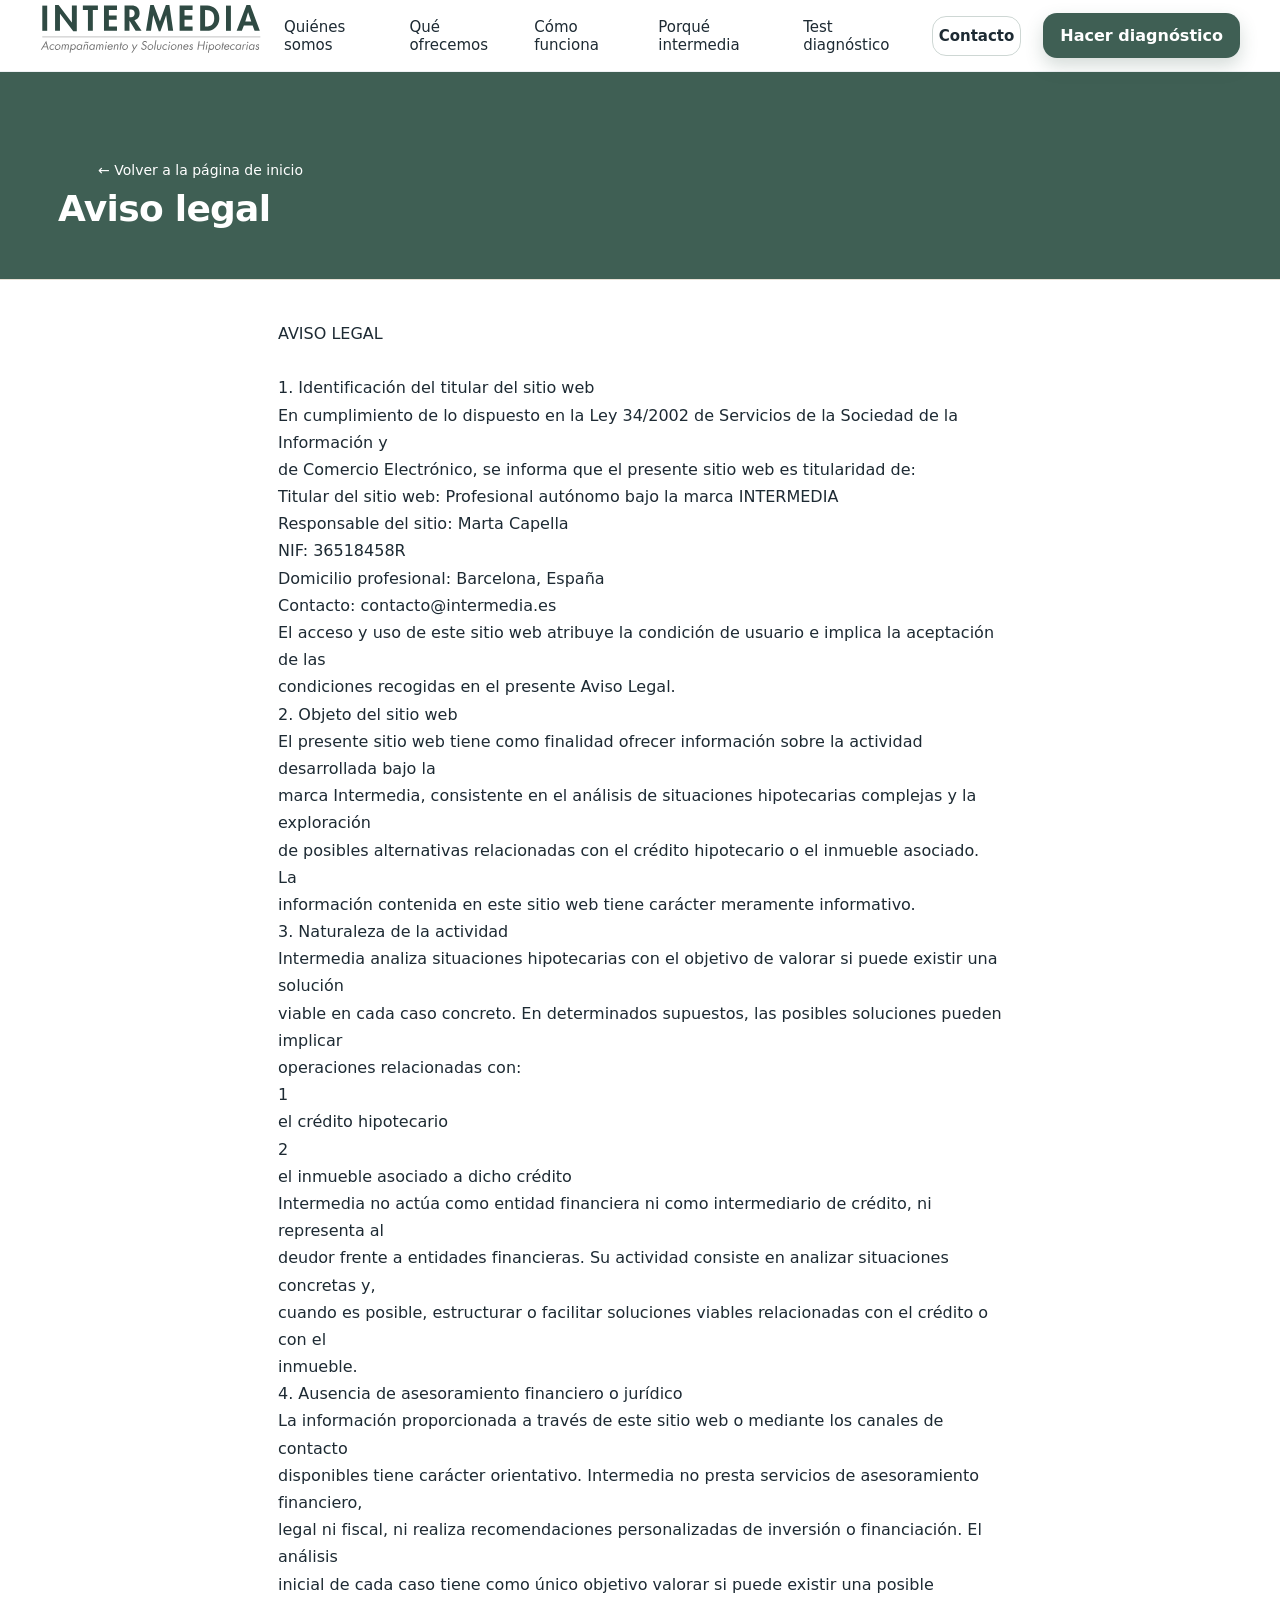
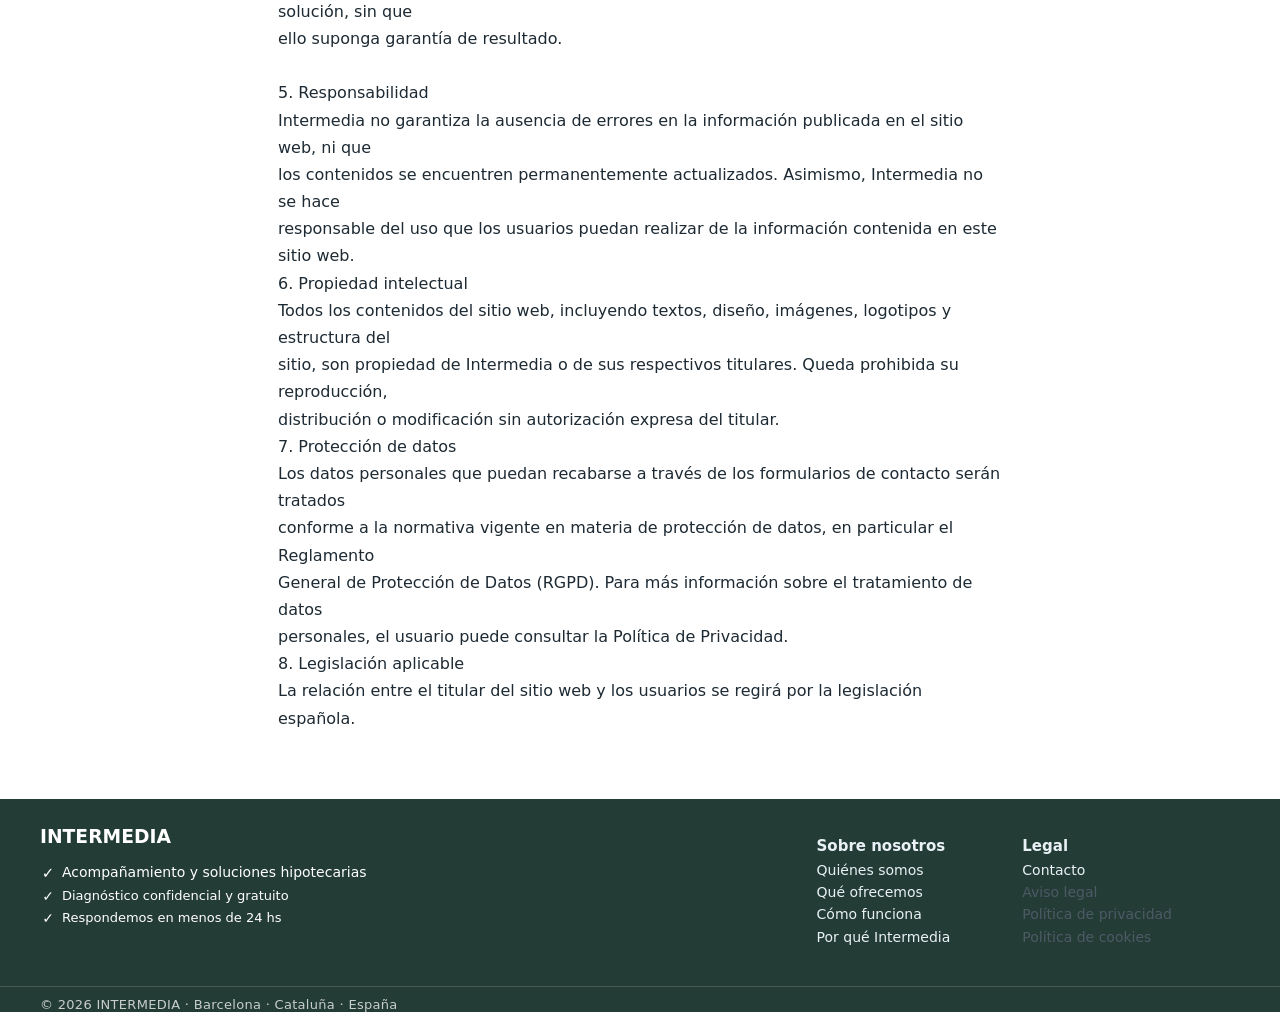
==== web_INTERMEDIA_FINAL_v1/aviso-legal.html @ d3c16553 "Add files via upload" ====
<!DOCTYPE html>
<html lang="es">
<head>
<!-- Google Tag Manager -->
<script>(function(w,d,s,l,i){w[l]=w[l]||[];w[l].push({'gtm.start':
new Date().getTime(),event:'gtm.js'});var f=d.getElementsByTagName(s)[0],
j=d.createElement(s),dl=l!='dataLayer'?'&l='+l:'';j.async=true;j.src=
'https://www.googletagmanager.com/gtm.js?id='+i+dl;f.parentNode.insertBefore(j,f);
})(window,document,'script','dataLayer','GTM-5RR27562');</script>
<!-- End Google Tag Manager -->
<meta charset="utf-8">
<meta name="viewport" content="width=device-width, initial-scale=1">
<title>Aviso legal · Intermedia</title>
<link rel="stylesheet" href="assets/styles.css">
<style>
.logo-home img{height:40px;width:auto;display:block;}
</style>
</head>
<body>
<!-- Google Tag Manager (noscript) -->
<noscript><iframe src="https://www.googletagmanager.com/ns.html?id=GTM-5RR27562"
height="0" width="0" style="display:none;visibility:hidden"></iframe></noscript>
<!-- End Google Tag Manager (noscript) -->

<header class="site-header">
   <div class="container nav-wrap">
    <a aria-label="Ir a inicio" class="brand" href="index.html">
     <img class="brand-logo" src="assets/INTERMEDIA.svg"/>
    </a>
    <nav aria-label="Principal" class="nav desktop-nav">
     <a href="#quienes-somos">
      Quiénes somos
     </a>
     <a href="#que-ofrecemos">
      Qué ofrecemos
     </a>
     <a href="#como-funciona">
      Cómo funciona
     </a>
     <a href="#por-que">
      Porqué intermedia
     </a>
     <a href="#test-diagnostico">
      Test diagnóstico
     </a>
     <a class="cta btn secondary" href="#contacto">
      Contacto
     </a>
    </nav>
    <a class="btn btn-primary cta" href="diagnostico.html">
     Hacer diagnóstico
    </a>
    <button aria-controls="mobileMenu" aria-expanded="false" aria-label="Abrir menú" class="nav-toggle" type="button">
     <span aria-hidden="true" class="nav-toggle-bars">
     </span>
    </button>
   </div>
   <div class="mobile-menu" hidden="" id="mobileMenu">
    <div class="container mobile-menu-inner">
     <a href="#quienes-somos">
      Quiénes somos
     </a>
     <a href="#que-ofrecemos">
      Qué ofrecemos
     </a>
     <a href="#como-funciona">
      Cómo funciona
     </a>
     <a href="#por-que">
      Porqué intermedia
     </a>
     <a href="#test-diagnostico">
      Test diagnóstico
     </a>
     <a class="btn" href="#contacto">
      Contacto
     </a>
    </div>
   </a></div></header>

<section class="hero" style="padding:80px 0 40px; background:#3F5F54;">

<div style="max-width:1120px;margin:0 auto;padding:10px 18px;color:white;font-size:14px;">
<a href="index.html" style="color:white;text-decoration:none;">← Volver a la página de inicio</a>
</div>

<div class="container">
<h1 style="color:#ffffff; font-size:36px;">Aviso legal</h1>
</div>
</section>

<section style="padding:40px 0;">
<div class="container" style="max-width:760px;line-height:1.7;">
AVISO LEGAL<br> <br>1. Identificación del titular del sitio web<br>En cumplimiento de lo dispuesto en la Ley 34/2002 de Servicios de la Sociedad de la Información y<br>de Comercio Electrónico, se informa que el presente sitio web es titularidad de:<br>Titular del sitio web: Profesional autónomo bajo la marca INTERMEDIA<br>Responsable del sitio: Marta Capella<br>NIF: 36518458R<br>Domicilio profesional: Barcelona, España<br>Contacto: contacto@intermedia.es<br>El acceso y uso de este sitio web atribuye la condición de usuario e implica la aceptación de las<br>condiciones recogidas en el presente Aviso Legal.<br>2. Objeto del sitio web<br>El presente sitio web tiene como finalidad ofrecer información sobre la actividad desarrollada bajo la<br>marca Intermedia, consistente en el análisis de situaciones hipotecarias complejas y la exploración<br>de posibles alternativas relacionadas con el crédito hipotecario o el inmueble asociado. La<br>información contenida en este sitio web tiene carácter meramente informativo.<br>3. Naturaleza de la actividad<br>Intermedia analiza situaciones hipotecarias con el objetivo de valorar si puede existir una solución<br>viable en cada caso concreto. En determinados supuestos, las posibles soluciones pueden implicar<br>operaciones relacionadas con:<br>1<br>el crédito hipotecario<br>2<br>el inmueble asociado a dicho crédito<br>Intermedia no actúa como entidad financiera ni como intermediario de crédito, ni representa al<br>deudor frente a entidades financieras. Su actividad consiste en analizar situaciones concretas y,<br>cuando es posible, estructurar o facilitar soluciones viables relacionadas con el crédito o con el<br>inmueble.<br>4. Ausencia de asesoramiento financiero o jurídico<br>La información proporcionada a través de este sitio web o mediante los canales de contacto<br>disponibles tiene carácter orientativo. Intermedia no presta servicios de asesoramiento financiero,<br>legal ni fiscal, ni realiza recomendaciones personalizadas de inversión o financiación. El análisis<br>inicial de cada caso tiene como único objetivo valorar si puede existir una posible solución, sin que<br>ello suponga garantía de resultado.<br><br>5. Responsabilidad<br>Intermedia no garantiza la ausencia de errores en la información publicada en el sitio web, ni que<br>los contenidos se encuentren permanentemente actualizados. Asimismo, Intermedia no se hace<br>responsable del uso que los usuarios puedan realizar de la información contenida en este sitio web.<br>6. Propiedad intelectual<br>Todos los contenidos del sitio web, incluyendo textos, diseño, imágenes, logotipos y estructura del<br>sitio, son propiedad de Intermedia o de sus respectivos titulares. Queda prohibida su reproducción,<br>distribución o modificación sin autorización expresa del titular.<br>7. Protección de datos<br>Los datos personales que puedan recabarse a través de los formularios de contacto serán tratados<br>conforme a la normativa vigente en materia de protección de datos, en particular el Reglamento<br>General de Protección de Datos (RGPD). Para más información sobre el tratamiento de datos<br>personales, el usuario puede consultar la Política de Privacidad.<br>8. Legislación aplicable<br>La relación entre el titular del sitio web y los usuarios se regirá por la legislación española.<br><br>
</div>
</section>

<footer>
  <div class="container footer" style="padding-top:18px;padding-bottom:18px;">
    <div class="footer-grid" style="grid-template-columns:1.6fr auto auto; gap:42px; justify-content:flex-end; align-items:center; padding-right:68px;">
      
      <div>
        <h3 style="color:white;margin-bottom:10px;" style="font-size:18px;margin-bottom:6px;">INTERMEDIA</h3>
        <p style="color:rgba(233,241,246,.9);margin-left:0;">
        
<div style="color:#ffffff;font-size:13px;display:flex;flex-direction:column;gap:6px;margin-left:0;">
  <div style="display:flex;align-items:center;gap:6px;white-space:nowrap;font-size:14px;font-weight:500;"><span style="font-size:15px;display:inline-block;width:16px;text-align:center;position:relative;top:1px;">✓</span> Acompañamiento y soluciones hipotecarias</div>
  <div style="display:flex;align-items:center;gap:6px;"><span style="font-size:14px;display:inline-block;width:16px;text-align:center;position:relative;top:1px;">✓</span> Diagnóstico confidencial y gratuito</div>
  <div style="display:flex;align-items:center;gap:6px;"><span style="font-size:14px;display:inline-block;width:16px;text-align:center;position:relative;top:1px;">✓</span> Respondemos en menos de 24 hs</div>
</div>

        </p>
      </div>

      <div style="position:relative; left:-30px;">
        <h4 style="font-size:15px;margin-bottom:6px;">Sobre nosotros</h4>
        <p style="margin:4px 0;font-size:14px;line-height:1.3;"><a href="#quienes-somos">Quiénes somos</a></p>
        <p style="margin:4px 0;font-size:14px;line-height:1.3;"><a href="#que-ofrecemos">Qué ofrecemos</a></p>
        <p style="margin:4px 0;font-size:14px;line-height:1.3;"><a href="#como-funciona">Cómo funciona</a></p>
        <p style="margin:4px 0;font-size:14px;line-height:1.3;"><a href="#por-que">Por qué Intermedia</a></p>
      </div>

      <div>
        <h4 style="font-size:15px;margin-bottom:6px;">Legal</h4>
        <p style="margin:4px 0;font-size:14px;line-height:1.3;"><a href="#contacto">Contacto</a></p>
        <p style="margin:4px 0;font-size:14px;line-height:1.3;">Aviso legal</p>
        <p style="margin:4px 0;font-size:14px;line-height:1.3;">Política de privacidad</p>
        <p style="margin:4px 0;font-size:14px;line-height:1.3;">Política de cookies</p>
      </div>
    </div>
  </div>

  <div style="width:100%;border-top:1px solid rgba(255,255,255,0.15);margin-top:18px;">
    <div class="container footer" style="padding-top:10px;padding-bottom:0;text-align:left;font-size:13px;color:rgba(255,255,255,0.75);letter-spacing:.3px;">
      © 2026 INTERMEDIA · Barcelona · Cataluña · España
    </div>
  </div>
  </div>
</footer>

</body>
</html>
---- web_INTERMEDIA_FINAL_v1/assets/styles.css ----
:root{
  --ink:#1d2a33;
  --muted:#4c5a66;
  --bg:#ffffff;
  --paper:#EDE6DC;
  --paper2:#EDE6DC;
  --line:#e8e1d6;
  --brand:#3F5F54;
  --brand2:#c9a66b;
  --radius:18px;
  --shadow: 0 12px 30px rgba(0,0,0,.08);
  --max:1120px;
}
*{box-sizing:border-box}
html,body{margin:0;padding:0;font-family: ui-sans-serif, system-ui, -apple-system, Segoe UI, Roboto, Arial, "Noto Sans", "Liberation Sans", sans-serif;color:var(--ink);background:var(--bg)}
a{color:inherit;text-decoration:none}
p{line-height:1.6;color:var(--muted)}
h1,h2,h3{line-height:1.15;margin:0 0 .6rem 0}
small{color:var(--muted)}
.container{max-width:var(--max);margin:0 auto;padding:0 18px}
.badge{display:inline-flex;gap:8px;align-items:center;padding:8px 12px;border:1px solid var(--line);background:var(--paper2);border-radius:999px;font-size:14px;color:var(--muted)}
.btn{display:inline-flex;align-items:center;justify-content:center;gap:10px;padding:12px 16px;border-radius:14px;border:1px solid transparent;background:var(--brand);color:#fff;font-weight:600;box-shadow:0 8px 18px rgba(63,95,84,.22)}
.btn.secondary{background:transparent;color:var(--brand);border-color:rgba(63,95,84,.25);box-shadow:none}
.btn.ghost{background:transparent;color:var(--ink);border-color:var(--line);box-shadow:none}
.btn:active{transform:translateY(1px)}
header{position:sticky;top:0;z-index:50;background:rgba(255,255,255,.75);backdrop-filter:saturate(180%) blur(12px);border-bottom:1px solid rgba(232,225,214,.7)}
.nav{display:flex;align-items:center;justify-content:space-between;gap:14px;padding:12px 0}
.brand{display:flex;align-items:center;gap:12px;min-width:220px}
.brand img{height:40px;width:auto}
.brand .tag{font-size:12px;color:var(--muted);margin-top:2px}
nav ul{display:flex;gap:16px;align-items:center;list-style:none;margin:0;padding:0}
nav a{font-size:14px;color:var(--muted);padding:10px 10px;border-radius:12px}
nav a:hover{background:var(--paper)}
.nav-cta{display:flex;gap:10px;align-items:center}
.menu-btn{display:none;border:1px solid var(--line);background:#fff;border-radius:12px;padding:10px 12px}
.menu{display:none}
.hero{
  position:relative;
  overflow:hidden;
  border-bottom:1px solid var(--line);
  background:linear-gradient(180deg, #ffffff 0%, var(--paper2) 100%);
}
.hero-grid{display:grid;grid-template-columns:1.15fr .85fr;gap:26px;align-items:center;padding:44px 0}
.hero h1{font-size:44px;letter-spacing:-.02em}
.hero .lead{font-size:18px}
.kpi{display:grid;grid-template-columns:repeat(3,1fr);gap:12px;margin-top:18px}
.kpi .card{padding:14px 14px;border:1px solid var(--line);border-radius:16px;background:#fff}
.kpi .card b{display:block;font-size:16px;margin-bottom:6px}
.hero-img{border-radius:24px;overflow:hidden;box-shadow:var(--shadow);border:1px solid rgba(0,0,0,.05)}
.hero-img img{width:100%;height:100%;object-fit:cover;display:block}
.section{padding:56px 0}
.section.alt{background:var(--paper)}
.section .head{display:flex;align-items:flex-end;justify-content:space-between;gap:18px;margin-bottom:18px}
.section .head h2{font-size:30px}
.grid3{display:grid;grid-template-columns:repeat(3,1fr);gap:14px}
.card{background:#fff;border:1px solid var(--line);border-radius:var(--radius);padding:18px;box-shadow:0 6px 14px rgba(0,0,0,.04)}
.card.soft{background:var(--paper2)}
.icon{width:18px;height:18px;display:inline-block}
.feature{display:flex;gap:12px}
.feature .i{width:40px;height:40px;border-radius:14px;background:rgba(63,95,84,.10);display:flex;align-items:center;justify-content:center;flex:0 0 auto}
.feature h3{font-size:16px;margin:0}
.split{display:grid;grid-template-columns:1fr 1fr;gap:18px;align-items:stretch}
.photo{border-radius:24px;overflow:hidden;border:1px solid rgba(0,0,0,.05);box-shadow:var(--shadow);min-height:320px}
.photo img{width:100%;height:100%;object-fit:cover;display:block}
.steps{display:flex;flex-direction:column;gap:12px}
.step{display:flex;gap:12px;padding:14px;border:1px solid var(--line);border-radius:18px;background:#fff}
.step .n{width:34px;height:34px;border-radius:999px;background:rgba(201,166,107,.22);display:flex;align-items:center;justify-content:center;font-weight:700;color:#6b4d1b;flex:0 0 auto}
.step .t b{display:block;margin-bottom:4px}
.faq{display:flex;flex-direction:column;gap:10px}
details{border:1px solid var(--line);border-radius:16px;background:#fff;padding:12px 14px}
summary{cursor:pointer;font-weight:650}

/* Por qué Intermedia: ocultar la franja oscura inferior del JPG */
#por-que + .section .photo{
  position: relative;
}
#por-que + .section .photo img{
  position: absolute;
  top: 0;
  left: 0;
  width: 100%;
  height: calc(100% + 8px);
  object-fit: cover;
  object-position: center 30%;
}
footer{background:#243C36;color:#e9f1f6}
footer a{color:#e9f1f6}
.footer{padding:30px 0}
.footer-grid{display:grid;grid-template-columns:1.2fr .8fr;gap:18px}
.footer small{color:rgba(233,241,246,.7)}
/* Pages */
.page-hero{padding:36px 0 18px;border-bottom:1px solid var(--line);background:linear-gradient(180deg, #fff 0%, var(--paper2) 100%)}
.page-hero h1{font-size:36px}
.breadcrumb{font-size:13px;color:var(--muted)}
.form{display:grid;gap:12px}
.field{display:grid;gap:6px}
input, select, textarea{
  width:100%; padding:12px 12px; border:1px solid var(--line); border-radius:14px; font-size:14px; background:#fff;
}
textarea{min-height:110px;resize:vertical}
.helper{display:flex;align-items:flex-start;gap:8px;font-size:0.78rem;color:#6b7280;line-height:1.4;}
.notice{padding:14px;border:1px solid #ECE9E4;background:#FBF9F6;border-radius:18px}
.pills{display:flex;flex-wrap:wrap;gap:8px}
.pill{padding:8px 10px;border:1px solid var(--line);background:#fff;border-radius:999px;font-size:13px;color:var(--muted)}
/* Mobile */

/* Contacto: la foto debe llenar el cajetín (evita franja blanca inferior) */
#contacto + .section .photo{
  height: 240px;
  min-height: 240px;
}

/* Contacto (escritorio): la foto de la derecha rellena la altura del cajetín */
@media (min-width: 921px){
  #contacto + .section .contact-side{
    display: flex;
    flex-direction: column;
  }
  #contacto + .section .contact-side .photo{
    flex: 1 1 auto;
    height: 100%;
    min-height: 240px;
  }
}

/* --- Brand / Logo --- */
.logo-text .brand{
  font-weight: 700;
  letter-spacing: 0.02em;
  font-size: 1.35rem;
  line-height: 1;
  color: var(--ink);
}
.logo-text .brand-dot{
  display:inline-block;
  margin: 0 .18em;
  color: var(--primary);
}

/* Tablet/intermedio: evitar fotos “altas y estrechas” solo en Qué ofrecemos y Por qué Intermedia */
@media (max-width: 1100px) and (min-width: 921px){
  #que-ofrecemos + .section .split,
  #por-que + .section .split{
    align-items: start;
  }

  #que-ofrecemos + .section .photo,
  #por-que + .section .photo{
    min-height: 0;
    aspect-ratio: 4 / 3;
  }
}

/* Tablet/vertical (600–920): dar más altura a las fotos de Qué ofrecemos y Por qué Intermedia */
@media (max-width: 920px) and (min-width: 601px){
  #que-ofrecemos + .section .photo,
  #por-que + .section .photo{
    min-height: 0;
    height: clamp(360px, 55vw, 520px);
  }
}

/* 630–920 px: Qué ofrecemos + Contacto — proporción menos panorámica */
@media (max-width: 920px) and (min-width: 630px) {
  #que-ofrecemos + .section .photo {
    height: auto;
    min-height: 0;
    aspect-ratio: 3 / 4;
  }
  #contacto + .section .photo {
    height: auto;
    min-height: 0 !important;
    aspect-ratio: 4 / 3;
  }
}

/* --- Mobile navigation --- */
.mobile-panel{ display:none; }
.mobile-panel.open{ display:block; }

@media (max-width: 920px){
  .hero-grid{grid-template-columns:1fr;gap:18px;padding:32px 0}
  .hero h1{font-size:36px}
  .kpi{grid-template-columns:1fr}
  .grid3{grid-template-columns:1fr}
  .split{grid-template-columns:1fr}
  nav ul{display:none}
  .menu-btn{display:inline-flex;align-items:center;gap:8px}
  .menu{display:block}
  .mobile-panel{display:none;position:absolute;left:0;right:0;top:64px;background:#fff;border-bottom:1px solid var(--line);padding:10px 18px}
  .mobile-panel a{display:block;padding:12px 10px;border-radius:12px;color:var(--muted)}
  .mobile-panel a:hover{background:var(--paper)}

  footer .footer-grid{
    grid-template-columns: 1fr !important;
    gap: 18px !important;
    padding-right: 0 !important;
    justify-content: start !important;
    align-items: start !important;
  }

  footer .footer-grid > div{
    position: static !important;
    left: auto !important;
    min-width: 0;
  }

  /* Evitar recortes por nowrap inline en la columna izquierda */
  footer .footer-grid [style*="white-space:nowrap"]{
    white-space: normal !important;
  }
}


/* --- Header / Brand (v3.1) --- */
.site-header{position:sticky;top:0;z-index:50;background:rgba(255,255,255,.92);backdrop-filter:saturate(180%) blur(10px);border-bottom:1px solid #eef1f4}
.nav-wrap{display:flex;align-items:center;gap:18px;padding:14px 0}
.brand{display:flex;flex-direction:column;gap:4px;text-decoration:none;min-width:220px}
.brand .logo-text{font-weight:700;letter-spacing:0.02em;font-size:26px;line-height:1;color:var(--ink)}
.brand .logo-text .logo-i{font-weight:800}
.brand .logo-text .dot{display:inline-block;transform:translateY(-1px);margin:0 2px;color:var(--brand)}
.brand .brand-sub{font-size:13px;line-height:1.2;color:var(--muted);max-width:320px}
.desktop-nav{display:flex;align-items:center;gap:18px;margin-left:auto}
.desktop-nav a{color:var(--ink);text-decoration:none;font-size:15px;padding:10px 6px;border-radius:10px}
.desktop-nav a:hover{background:#f4f7fa}
.cta{white-space:nowrap;margin-left:4px}

/* Mobile menu */
.nav-toggle{display:none;margin-left:auto;background:transparent;border:1px solid #e6ecf2;border-radius:14px;padding:10px 12px}
.nav-toggle-bars{display:block;width:18px;height:2px;background:var(--ink);position:relative}
.nav-toggle-bars:before,.nav-toggle-bars:after{content:"";position:absolute;left:0;width:18px;height:2px;background:var(--ink)}
.nav-toggle-bars:before{top:-6px}
.nav-toggle-bars:after{top:6px}
.mobile-menu{border-bottom:1px solid #eef1f4;background:#fff}
.mobile-menu-inner{display:flex;flex-direction:column;gap:10px;padding:16px 0}
.mobile-menu a{color:var(--ink);text-decoration:none;padding:10px 12px;border-radius:12px;background:#f7f9fb}
.mobile-menu a:hover{background:#eef3f8}
.mobile-menu a.btn{
  background: var(--brand);
  color: #fff;
  border-color: transparent;
}
.mobile-menu a.btn:hover{
  background: var(--brand);
}
.mobile-menu a.btn.secondary{
  background:#fff;
  color:var(--brand);
  border:1px solid rgba(63,95,84,.25);
  box-shadow:none;
}
.mobile-menu a.btn.secondary:hover{
  background:#fff;
}
.mobile-cta{margin-top:6px}

/* Responsive */
@media (max-width: 980px){
  .desktop-nav{display:none}
  .cta{display:none}
  .nav-toggle{display:inline-flex}
  .brand{min-width:auto}
  .brand .brand-sub{display:none}
  .nav-wrap{gap:12px}
  .site-header .brand img{margin-left:0!important;margin-top:0!important}
}
/* Header: rango intermedio (antes del menú móvil). Evita recorte del logo sin tocar nada más */
@media (max-width: 1100px) and (min-width: 981px){
  .site-header .brand img{margin-left:0!important;margin-top:0!important}
  header.site-header .nav-wrap > a.btn.btn-primary.cta{left:0!important}
  header.site-header .nav-wrap > a.btn.btn-primary.cta{padding:10px 12px!important}
  .desktop-nav{gap:12px}
  .desktop-nav a{padding:8px 4px}
}
/* Header: en pantallas intermedias/grandes, evita que vuelvan los offsets que cortan el menú */
@media (max-width: 1400px) and (min-width: 981px){
  .site-header .brand img{margin-left:0!important;margin-top:0!important}
  header.site-header .nav-wrap > a.btn.btn-primary.cta{left:0!important}
}
@media (max-width: 520px){
  .brand .logo-text{font-size:22px}
}


/* --- One-page v3 additions (scoped) --- */
.site-header .brand{display:flex;align-items:center;gap:12px;text-decoration:none;color:inherit}
.site-header .brand img{height:53px;width:auto;object-fit:contain;margin-top:10px;margin-left:-200px;}
.site-header .brand-text{display:flex;flex-direction:column;line-height:1.1}
.site-header .brand-title{font-weight:800;letter-spacing:0.18em;font-size:14px}
.site-header .brand-subtitle{font-size:12px;opacity:.75;margin-top:4px}

#home .kicker{letter-spacing:.18em;font-size:12px;opacity:.75;margin-bottom:10px}
.hero-actions{display:flex;gap:10px;flex-wrap:wrap;margin-top:18px}
#home .hero-card{border:1px solid rgba(255,255,255,.25);border-radius:18px;backdrop-filter: blur(8px);padding:18px;max-width:420px;margin-left:auto}
#home .hero-card-title{font-weight:600;margin-bottom:8px}
#home .hero-card-sub{font-size:12px;opacity:.75}

#home-intro .notice{border:1px solid #ECE9E4;background:#FBF9F6;padding:12px 14px;border:1px solid #ECE9E4;margin:14px 0}





@media (max-width: 860px){
  #home .hero-card{max-width:none;margin-left:0}
}


/* --- One-page v4 home image --- */
#home .hero-banner{width:100vw;margin-left:calc(50% - 50vw);margin-top:24px;}
#home .hero-banner img{display:block;width:100%;height:340px;object-fit:cover;}
@media (max-width: 860px){
  #home .hero-banner img{height:240px;}
}

/* --- Contrast update inspired by Velayos (requested) --- */
/* 1) Stronger color band for page headers (e.g., "Quiénes somos") */
.page-hero{
  background: linear-gradient(180deg, rgba(63,95,84,.96) 0%, rgba(63,95,84,.86) 100%);
  border-bottom: none;
  color: #fff;
}
.page-hero .breadcrumb{color: rgba(255,255,255,.78)}
.page-hero p{color: rgba(255,255,255,.88)}
.page-hero h1{color:#fff}

/* 2) More contrast on the bands that introduce the main blocks (e.g., "Principios de trabajo") */
.section.alt{
  background: linear-gradient(180deg, #F6F2EB 0%, #EDE6DC 100%);
}
.section.alt .head h2{color: var(--ink)}

/* 3) Optional wider feel without breaking layout: make hero/banner truly full-bleed (already used in HOME) */
#home .hero-banner{width:100vw; margin-left:calc(50% - 50vw);}


/* --- Home background full version (fixed) --- */
#home.home-bg {
  background-image: url('intermedia_home_bg_fixed_v2-home-bg.jpg');
  background-size: cover;
  background-position: center;
  background-repeat: no-repeat;
  position: relative;

  height: calc(100vh - 72px);
  display: flex;
  align-items: center;}



#home.home-bg .container {
  position: relative;
  z-index: 2;
}

#home.home-bg .hero-grid{
display:flex;
flex-direction:column;
align-items:flex-start;
justify-content:center;
text-align:left;
min-height:520px;
}

#home.home-bg h1,
#home.home-bg p,
#home.home-bg .kicker {
  color: #ffffff;
}

@media (max-width: 860px){
  #home.home-bg {
    height: auto;
    min-height: calc(100vh - 72px);
    overflow: visible !important;
  }
  #home.home-bg .hero-grid{
    display: flex;
    flex-direction: column;
    align-items: flex-start;
    justify-content: center;
    text-align: left;
    min-height: 360px;
  }
  #home.home-bg .hero-text {
    overflow: visible;
    max-width: 100%;
  }
  #home.home-bg .hero-text h1 {
    font-size: 32px !important;
    letter-spacing: 2px;
    overflow-wrap: break-word;
    word-wrap: break-word;
  }
  #home.home-bg .hero-text .hero-wrap-mobile {
    display: block;
  }
  #home.home-bg .hero-text p {
    font-size: 17px !important;
  }
  #home.home-bg .hero-text p:first-of-type {
    font-size: 16px !important;
  }
  .home-bg > .container {
    padding-left: 20px;
    padding-right: 20px;
    overflow: visible;
  }
}


/* --- Visual clean-up tweaks (no content changes) --- */
:root{
  --radius-soft: 14px;
  --radius-pill: 999px;
}

/* A bit wider, without going full-bleed */
.container{max-width: 1200px;}

/* Reduce the “many rounded boxes” feeling */
.card,
.form,
.notice,
.pill,
.step .n{
  border-radius: var(--radius-soft) !important;
}

.card{
  border: 1px solid rgba(0,0,0,.08) !important;
  box-shadow: none !important;
}

.card.soft{
  border: 1px solid rgba(0,0,0,.06) !important;
  background: rgba(255,255,255,.65) !important;
}

/* Buttons keep rounded but less bubble-like */
.btn{
  border-radius: var(--radius-soft) !important;
}

/* Make section headings breathe a bit more */
.head h2, .page-hero h1{letter-spacing: .01em;}
.section{padding-top: 64px; padding-bottom: 64px;}
@media (max-width: 860px){
  .section{padding-top: 48px; padding-bottom: 48px;}
}

/* Improve icon/number legibility (where used) */
.step .n{
  font-size: 16px !important;
  width: 38px !important;
  height: 38px !important;
}

/* Home hero: keep centered and clean */
#home.home-bg .hero-grid{
display:flex;
flex-direction:column;
align-items:flex-start;
justify-content:center;
text-align:left;
min-height:520px;
}


/* --- Home intro section refresh (style only, no content changes) --- */
#home-intro{
  background: rgba(0,0,0,.03);
  padding-top: 56px;
  padding-bottom: 56px;
}

/* Make the two blocks feel like one clean section: fewer boxes */
#home-intro .card{
  background: transparent !important;
  border: none !important;
  box-shadow: none !important;
  padding: 0 !important;
}

/* Recreate “clean cards” with subtle separators instead of borders */
#home-intro .split{
  gap: 56px;
}
#home-intro h2{
  margin-bottom: 12px;
}
#home-intro p{
  max-width: 60ch;
}

/* Important notice: keep it, but simpler */
#home-intro .notice{
  border:1px solid #ECE9E4;
  background:#FBF9F6;
  border:1px solid #ECE9E4;
  padding: 14px 16px !important;
}

/* Steps: remove “boxed rows”, make icon-driven rows like the reference */







/* Buttons in this block: keep but slightly cleaner */
#home-intro .hero-actions{
  margin-top: 16px;
}
#home-intro .btn.secondary{
  background: transparent !important;
}

/* Give the section a “full width band” feel without breaking layout */
#home-intro{
  width: 100vw;
  margin-left: calc(50% - 50vw);
}
#home-intro .container{
  padding-left: 24px;
  padding-right: 24px;
}

/* Mobile tuning */
@media (max-width: 860px){
  #home-intro{padding-top: 44px; padding-bottom: 44px;}
  #home-intro .split{gap: 28px;}
}


/* --- HOME fix: keep background image hero, make it look clean again --- */
#home.home-bg{
  min-height: 560px;
  display: flex;
  align-items: center;
}

#home.home-bg .hero-grid{
display:flex;
flex-direction:column;
align-items:flex-start;
justify-content:center;
text-align:left;
min-height:520px;
}
#home.home-bg h1{
  max-width: 20ch;
  margin-left: auto;
  margin-right: auto;
}
#home.home-bg .lead{
  max-width: 62ch;
  margin-left: auto;
  margin-right: auto;
}

/* HOME INTRO: clean but not flat */
#home-intro{
  background: rgba(0,0,0,.03) !important;
}
#home-intro .split{
  gap: 44px !important;
}
#home-intro .card{
  background: rgba(255,255,255,.75) !important;
  border: none !important;
  box-shadow: 0 10px 30px rgba(0,0,0,.06) !important;
  border-radius: 18px !important;
  padding: 28px !important;
}
#home-intro .notice{
  border:1px solid #ECE9E4;
  background:#FBF9F6;
  border:1px solid #ECE9E4;
}

/* Steps: separators + teal number circles */






#home-intro .btn{border-radius: 14px !important;}


/* === HOME INTRO clean editorial (no nested boxes) === */
#home-intro{
  /* full-width band feel */
  width: 100vw;
  margin-left: calc(50% - 50vw);
  background: rgba(0,0,0,.03);
  padding: 64px 0;
}
#home-intro .container{
  max-width: 1180px;
  padding-left: 24px;
  padding-right: 24px;
}

/* Remove “cards inside cards” look ONLY here */
#home-intro .card{
  background: transparent !important;
  border: none !important;
  box-shadow: none !important;
  border-radius: 0 !important;
  padding: 0 !important;
}

/* Two clean columns with air */
#home-intro .split{
  display: grid;
  grid-template-columns: 1fr 1fr;
  gap: 64px;
  align-items: start;
}
@media (max-width: 860px){
  #home-intro{padding: 48px 0;}
  #home-intro .split{grid-template-columns: 1fr; gap: 32px;}
}

/* Typographic hierarchy: calmer, easier reading */
#home-intro h2{
  margin: 0 0 14px;
  position: relative;
  padding-bottom: 12px;
}
#home-intro h2::after{
  content:"";
  position:absolute;
  left:0;
  bottom:0;
  width: 120px;
  height: 3px;
  background: #5ec4bf;
}
#home-intro p{
  max-width: 62ch;
  line-height: 1.75;
}

/* “Importante” becomes a simple strip (not a box) */
#home-intro .notice{
  margin: 18px 0 0;
  padding: 10px 0 0 14px;
  background:#FBF9F6;
  border:1px solid #ECE9E4;
  border:1px solid #ECE9E4;
}

/* Keep action buttons (existing) but make them less “boxed” feeling */
#home-intro .hero-actions{
  margin-top: 18px;
}
#home-intro .btn{
  border-radius: 12px !important;
}

/* Steps: list style (no boxes), subtle separators, clear numbers */








/* VARIANT-variantB: icon grid home-intro (NO boxes) */
#home-intro{background: transparent !important; padding:56px 0 !important;}
#home-intro .card{background:transparent !important;border:none !important;box-shadow:none !important;border-radius:0 !important;padding:0 !important;}
#home-intro .notice{background:#FBF9F6;border:1px solid #ECE9E4;border:1px solid #ECE9E4;border:1px solid #ECE9E4;}

@media (max-width: 860px){}









/* HOME intro: remove underline on the two column titles only */
#home-intro h2.no-underline::after{
  display: none !important;
}

/* HOME intro “Importante” box: match notice style of rest of site (grey dashed box) */
#home-intro .notice{
  margin: 18px 0;
  padding: 14px 16px;
  background:#FBF9F6;
  border:1px solid #ECE9E4;
  border:1px solid #ECE9E4;
}


/* HOME intro steps: align with rest of site (vertical list with numbered circles) */










/* HOME intro: steps estilo “Qué pasa después” (tarjeta blanca + círculo beige) */









/* HOME intro steps: ajuste fino para que el texto arranque a la altura del número
   y el marcador sea un cuadrado con esquinas redondeadas (no círculo perfecto). */







/* HOME intro: distribuir contenido de la columna izquierda para que el bloque de botones
   quede alineado con el final del bloque de pasos de la derecha */
#home-intro .left-col{
  display: flex;
  flex-direction: column;
}

#home-intro .left-col > *:nth-child(2){
  /* párrafo principal */
  margin-top: 10px;
}

#home-intro .left-col .notice{
  margin-top: 14px;
}

#home-intro .left-col .hero-actions{
  margin-top: auto;
  padding-top: 18px;
}


/* LOGO EXACTAMENTE 6x SIN TOCAR NADA MAS */



/* HEADER: altura fija independiente del logo (aprox 1/3 de lo actual) */
.site-header{
  height: 72px !important;   /* franja más baja */
  overflow: visible !important;
}

/* Centrar verticalmente el contenido dentro de la franja estrecha */
.nav-wrap{
  align-items: center !important;
  padding-top: 0 !important;
  padding-bottom: 0 !important;
  height: 100% !important;
}


/* LOGO reducido un 10% (264px → 238px). No se toca nada más. */



/* LOGO reducido otro 10% y centrado verticalmente */


/* Centrado vertical dentro de la franja */
.site-header .brand {
  display:flex !important;
  align-items:center !important;
  height:100% !important;
}


/* MOVER LOGO HACIA ARRIBA SIN CAMBIAR TAMAÑO NI LA FRANJA */



/* MOVER LOGO UN POCO MÁS ARRIBA */



/* Ajuste de espaciado en la columna izquierda de la HOME
   para compensar el texto más largo del cajetín Importante */
#home-intro .left-col p{
  margin-bottom:8px;
}
#home-intro .left-col .notice{
  margin-top:10px;
  margin-bottom:10px;
}

/* Offset for fixed header */
.page-hero { padding-top: 110px; }


.site-header .brand img

.site-header .brand img { height: 60px !important; }

.cta-group{margin-left:120px !important;}

/* Desplazar botón "Hacer diagnóstico" 200px a la derecha sin tocar el resto */
header.site-header .nav-wrap > a.btn.btn-primary.cta{
  position: relative;
  left:120px;
}


/* --- TEST: Stretch section images 40px outward --- */

#quienes-somos .hero-img img{
  width: calc(100%  + 150px);
  margin-left: -150px;
}

#que-ofrecemos .hero-img img{
  width: calc(100%  + 150px);
  margin-right: -150px;
}

#como-funciona .hero-img img{
  width: calc(100%  + 150px);
  margin-left: -150px;
}

#por-que .hero-img img{
  width: calc(100%  + 150px);
  margin-right: -150px;
}

#test-diagnostico .hero-img img{
  width: calc(100%  + 150px);
  margin-left: -150px;
}

#contacto .hero-img img{
  width: calc(100%  + 150px);
  margin-right: -150px;
}


/* --- TEST v2: Stretch section PHOTO blocks 40px outward (based on page-hero id + next section) --- */














/* Cookie consent */
.cookie-banner{
  position:fixed;
  left:16px;
  right:16px;
  bottom:16px;
  z-index:9999;
  background:rgba(18, 30, 36, 0.96);
  color:#fff;
  border:1px solid rgba(255,255,255,0.18);
  border-radius:16px;
  padding:14px 14px;
  box-shadow:0 10px 30px rgba(0,0,0,0.25);
}
.cookie-banner .cookie-row{
  display:flex;
  gap:12px;
  align-items:flex-start;
  justify-content:space-between;
  flex-wrap:wrap;
}
.cookie-banner p{
  margin:0;
  font-size:13px;
  line-height:1.35;
  color:rgba(255,255,255,0.85);
  max-width:720px;
}
.cookie-actions{
  display:flex;
  gap:10px;
  align-items:center;
  flex-wrap:wrap;
}
.cookie-btn{
  border-radius:999px;
  padding:10px 12px;
  font-size:13px;
  line-height:1;
  border:1px solid rgba(255,255,255,0.22);
  background:transparent;
  color:#fff;
  cursor:pointer;
}
.cookie-btn.primary{
  background:#EDE6DC;
  color:#1f2e2a;
  border-color:transparent;
}
.cookie-btn.link{
  border:0;
  padding:10px 6px;
  text-decoration:underline;
  background:transparent;
  color:rgba(255,255,255,0.9);
}
.cookie-modal-backdrop{
  position:fixed;
  inset:0;
  background:rgba(0,0,0,0.5);
  z-index:10000;
  display:none;
  align-items:center;
  justify-content:center;
  padding:16px;
}
.cookie-modal{
  width:min(640px, 100%);
  background:#0f1d23;
  border:1px solid rgba(255,255,255,0.18);
  border-radius:18px;
  padding:18px;
  color:#fff;
}
.cookie-modal h3{ margin:0 0 10px 0; font-size:16px; }
.cookie-modal .cookie-opt{ display:flex; justify-content:space-between; gap:10px; padding:10px 0; border-top:1px solid rgba(255,255,255,0.12); }
.cookie-modal .cookie-opt:first-of-type{ border-top:0; }
.cookie-modal small{ color:rgba(255,255,255,0.75); }
.cookie-toggle{
  display:flex; align-items:center; gap:10px;
}
.cookie-toggle input{ width:18px; height:18px; }

/* force menu color same as main site */
.site-header .nav a{
color:#1d2a33;
}
.site-header .nav a:hover{
color:#1d2a33;
}

/* legal page titles color */
.hero h1{
color: var(--brand);
}

.hero-text{
max-width:760px;
color:white;
text-align:left;
line-height:1.4;
letter-spacing:1.5px;
margin-left:0;
}


/* v30 HERO alignment fix: remove forced centering on the home hero text */
#home.home-bg h1{
  max-width:none !important;
  margin-left:0 !important;
  margin-right:0 !important;
}

#home.home-bg .hero-text p{
  margin-left:0 !important;
  margin-right:0 !important;
}

#home.home-bg .hero-text{
  margin-left:0 !important;
  padding-left:0 !important;
  max-width:760px;
}


/* v31 HERO width fix */
.home-bg > .container{
  width:100% !important;
}


.checkline{
  display:flex;
  align-items:flex-start;
  justify-content:flex-start;
  gap:10px;
  width:100%;
  margin:10px 0;
  text-align:left;
}
.checkline input[type="checkbox"]{width:14px;height:14px;margin-top:3px;}
.checkline span{font-size:0.8rem;color:#6b7280;}

.form-small{font-size:0.8rem;color:#6b7280;}
.checkline span{font-size:0.8rem;color:#6b7280;}


.diag-info{
background:#f5f6f7;
border:1px solid #e2e4e7;
border-radius:12px;
padding:14px 16px;
font-size:0.9rem;
line-height:1.5;
color:#374151;
max-width:100%;
}

/* precise 4-card layout (solo cuando se use grid4) */

.grid4{
  display:grid;
  grid-template-columns:repeat(4,1fr);
  gap:14px;
}

@media (max-width: 900px){
  .grid4{ grid-template-columns: repeat(2,1fr); }
}
@media (max-width: 600px){
  .grid4{ grid-template-columns: 1fr; }
}


/* Lo que NO hacemos: 4 tarjetas en una fila */
.no-grid,
.cards,
.card-grid,
.grid.cards {
  grid-template-columns: repeat(4, 1fr) !important;
}

@media (max-width: 900px) {
  .no-grid,
  .cards,
  .card-grid,
  .grid.cards {
    grid-template-columns: repeat(2, 1fr) !important;
  }
}

@media (max-width: 600px) {
  .no-grid,
  .cards,
  .card-grid,
  .grid.cards {
    grid-template-columns: 1fr !important;
  }
}

/* Contacto: alineación icono correo y ancho botón (columna derecha) */
.contact-side .pills .pill {
  display: inline-flex;
  align-items: center;
  gap: 8px;
}
.contact-side a.btn {
  display: block;
  width: 100%;
  text-align: center;
}

/* Quiénes somos y Cómo funciona: la altura la marca el cajetín, la foto se adapta */
#quienes-somos + .section .split,
#como-funciona + .section .split {
  display: flex;
  align-items: stretch;
  gap: 18px;
}
#quienes-somos + .section .split > .card,
#como-funciona + .section .split > .card {
  align-self: flex-start;
  flex: 1 1 0;
  min-width: 0;
  padding-bottom: 18px;
}
#quienes-somos + .section .photo-full-mobile,
#como-funciona + .section .photo-full-mobile {
  flex: 1 1 0;
  min-height: 0;
  min-width: 0;
  align-self: stretch;
  position: relative;
}
/* Imagen fuera del flujo para que la altura la marque solo el cajetín; luego la img rellena el contenedor */
#quienes-somos + .section .photo-full-mobile img {
  position: absolute;
  top: 0;
  left: 0;
  width: 100%;
  height: 100%;
  object-fit: cover;
  object-position: center center;
  display: block;
}
/* Cómo funciona (escritorio): la altura la marca el texto; encuadre arriba/derecha para ver la cabeza */
#como-funciona + .section .photo-full-mobile img {
  position: absolute;
  top: 0;
  left: 0;
  width: 100%;
  height: 100%;
  object-fit: cover;
  object-position: right top;
  display: block;
}
/* Cómo funciona: la foto móvil solo aparece en móvil */
#como-funciona + .section .process-mobile{display:none;}

/* Imágenes Quiénes somos y Cómo funciona: sin franjas en móvil (imagen como fondo) */
@media (max-width: 920px) {
  /* Quiénes somos: apilar imagen + texto cuando ya no cabe */
  #quienes-somos + .section .split{
    flex-direction: column-reverse;
  }
  /* Cómo funciona: en móvil apilar para que la foto no se “pierda” */
  #como-funciona + .section .split{
    flex-direction: column;
  }
  /* Cómo funciona: en móvil, usar la foto dentro del contenido (no a sangre) */
  #como-funciona + .section .process-desktop{display:none;}
  #como-funciona + .section .process-mobile{
    display:block;
    width:100% !important;
    max-width:100% !important;
    margin-left:0 !important;
    border-radius:24px !important;
    margin-top: 16px !important;
    height: auto !important;
    min-height: 220px !important;
    aspect-ratio: 4 / 3;
  }
  /* Quiénes somos: en móvil, la imagen respeta márgenes del container (no full-bleed) */
  #quienes-somos + .section .photo-full-mobile{
    width: 100% !important;
    max-width: 100% !important;
    margin-left: 0 !important;
    border-radius: 24px !important;
  }
  .photo-full-mobile {
    width: 100vw !important;
    max-width: 100vw !important;
    margin-left: calc(50% - 50vw) !important;
    box-sizing: border-box !important;
    height: 280px !important;
    min-height: 280px !important;
    border-radius: 0 !important;
    background-size: cover !important;
    background-position: center !important;
    background-repeat: no-repeat !important;
  }
  .photo-mobile-about {
    background-image: url('about.png') !important;
  }
  .photo-mobile-process {
    background-image: url('process.png') !important;
  }
  .photo-full-mobile img {
    display: none !important;
  }
}
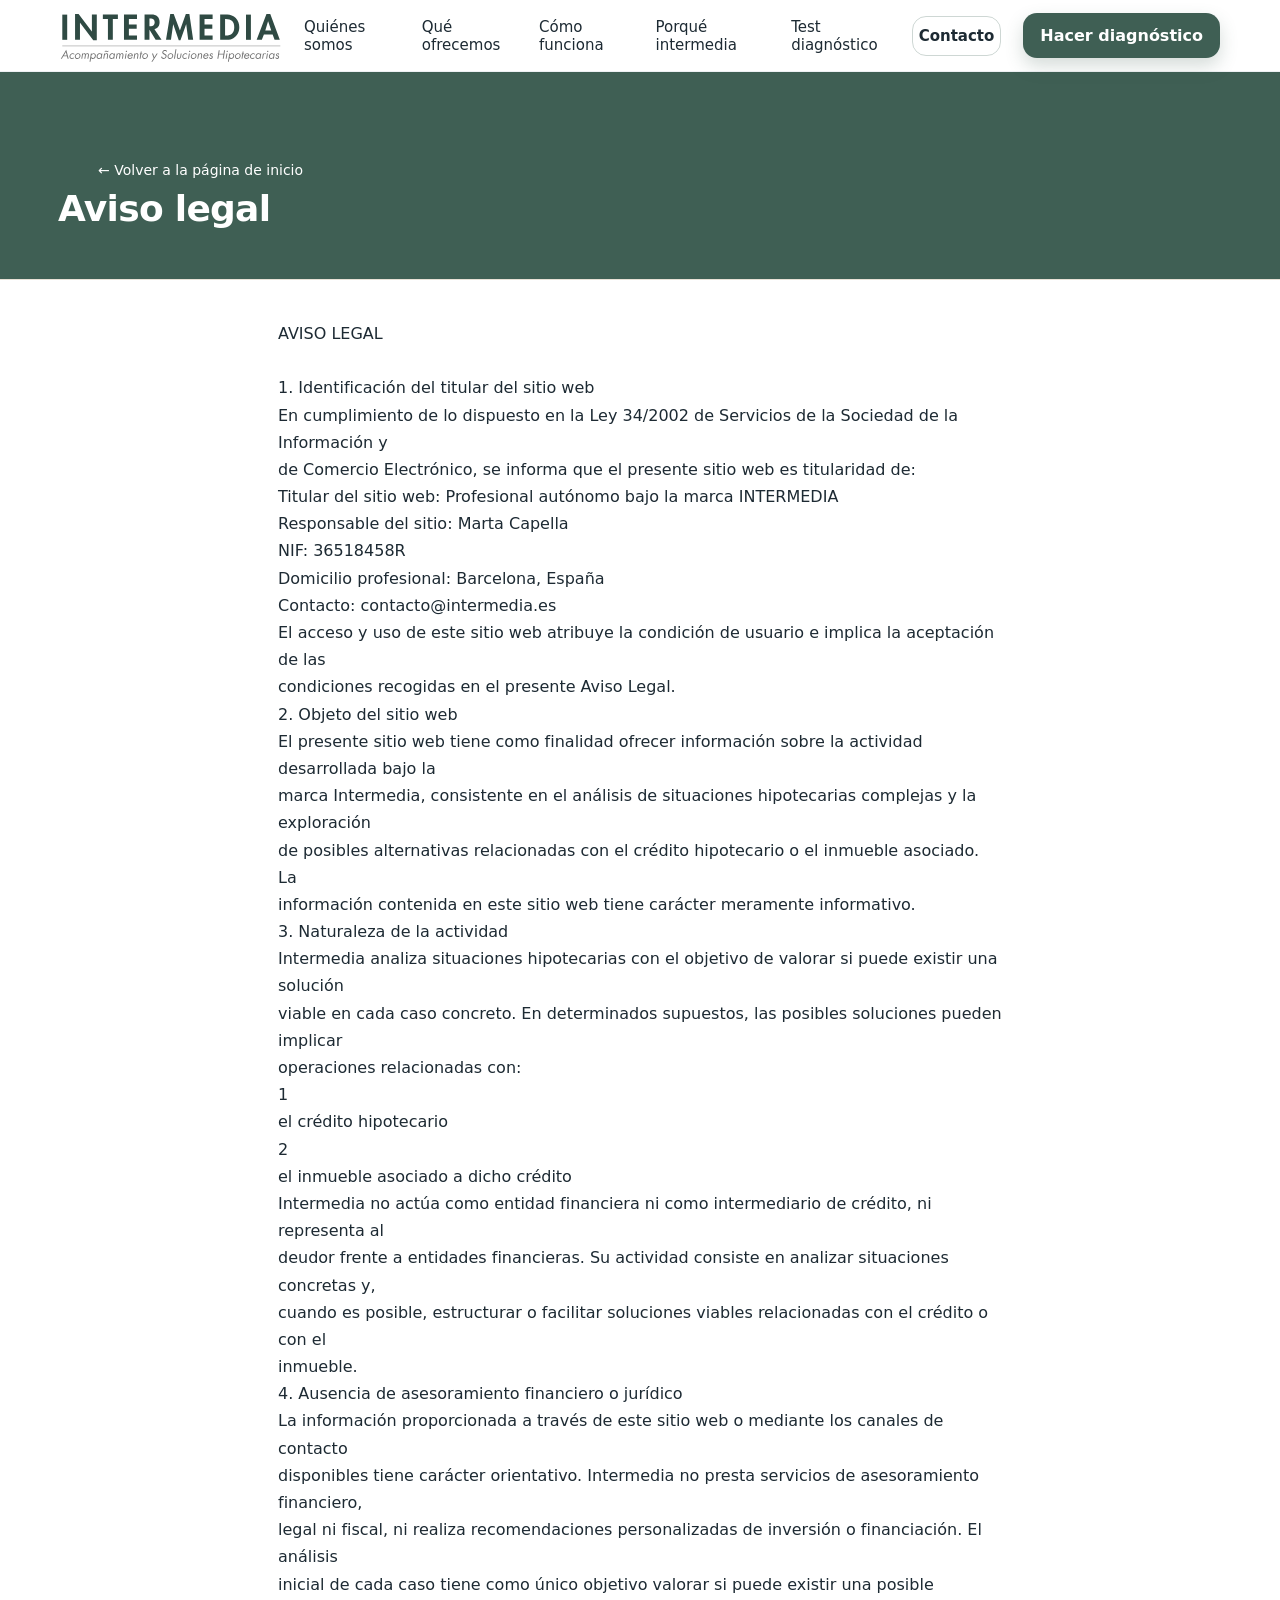
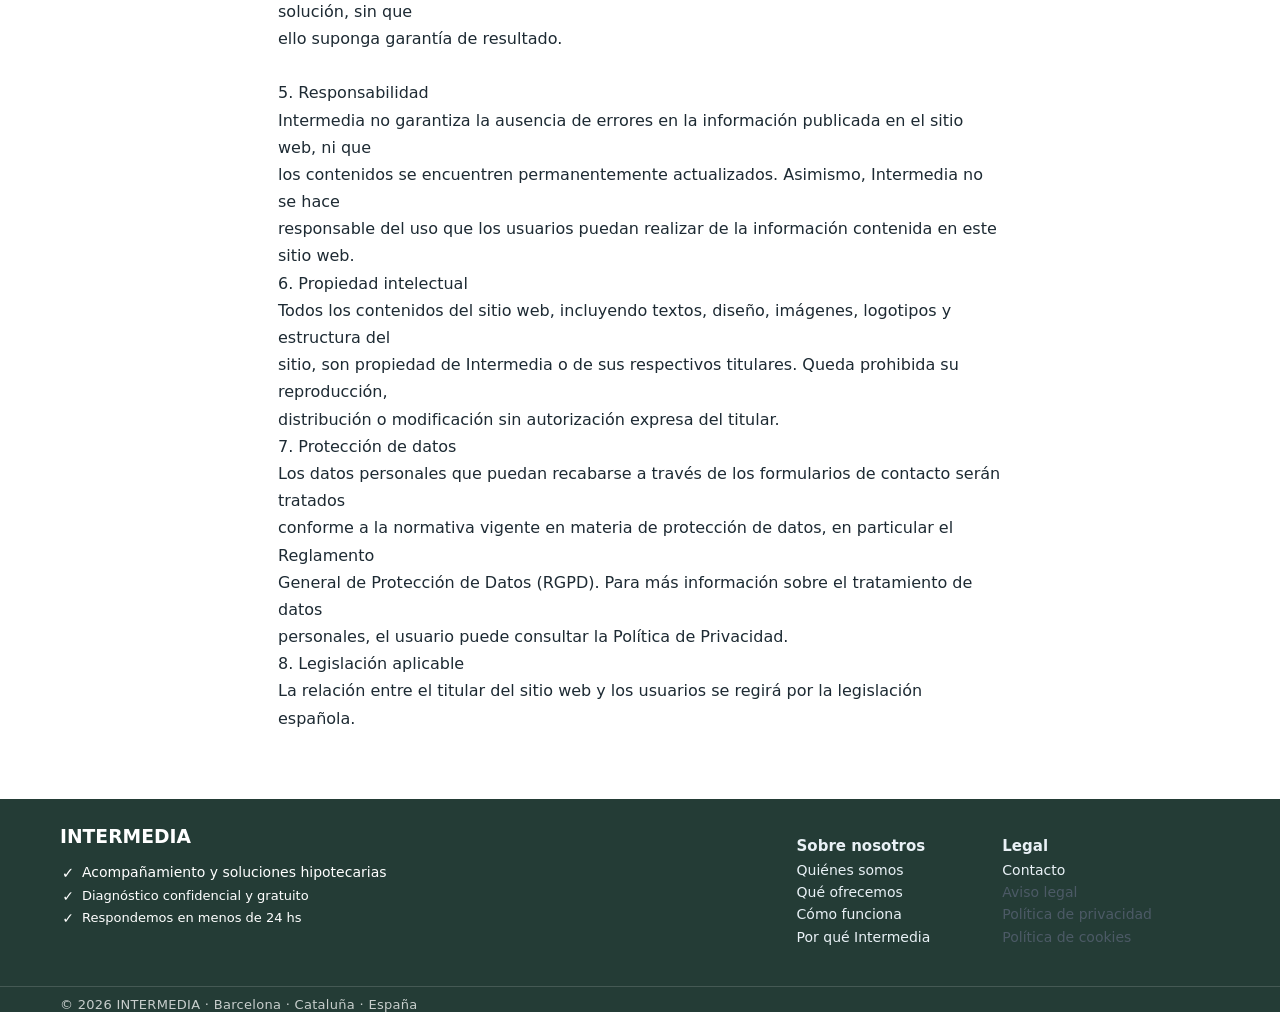
==== commit 53faf524: "Add files via upload" ====
--- a/web_INTERMEDIA_FINAL_v1/aviso-legal.html
+++ b/web_INTERMEDIA_FINAL_v1/aviso-legal.html
@@ -1,142 +1,142 @@
-<!DOCTYPE html>
-<html lang="es">
-<head>
-<!-- Google Tag Manager -->
-<script>(function(w,d,s,l,i){w[l]=w[l]||[];w[l].push({'gtm.start':
-new Date().getTime(),event:'gtm.js'});var f=d.getElementsByTagName(s)[0],
-j=d.createElement(s),dl=l!='dataLayer'?'&l='+l:'';j.async=true;j.src=
-'https://www.googletagmanager.com/gtm.js?id='+i+dl;f.parentNode.insertBefore(j,f);
-})(window,document,'script','dataLayer','GTM-5RR27562');</script>
-<!-- End Google Tag Manager -->
-<meta charset="utf-8">
-<meta name="viewport" content="width=device-width, initial-scale=1">
-<title>Aviso legal · Intermedia</title>
-<link rel="stylesheet" href="assets/styles.css">
-<style>
-.logo-home img{height:40px;width:auto;display:block;}
-</style>
-</head>
-<body>
-<!-- Google Tag Manager (noscript) -->
-<noscript><iframe src="https://www.googletagmanager.com/ns.html?id=GTM-5RR27562"
-height="0" width="0" style="display:none;visibility:hidden"></iframe></noscript>
-<!-- End Google Tag Manager (noscript) -->
-
-<header class="site-header">
-   <div class="container nav-wrap">
-    <a aria-label="Ir a inicio" class="brand" href="index.html">
-     <img class="brand-logo" src="assets/INTERMEDIA.svg"/>
-    </a>
-    <nav aria-label="Principal" class="nav desktop-nav">
-     <a href="#quienes-somos">
-      Quiénes somos
-     </a>
-     <a href="#que-ofrecemos">
-      Qué ofrecemos
-     </a>
-     <a href="#como-funciona">
-      Cómo funciona
-     </a>
-     <a href="#por-que">
-      Porqué intermedia
-     </a>
-     <a href="#test-diagnostico">
-      Test diagnóstico
-     </a>
-     <a class="cta btn secondary" href="#contacto">
-      Contacto
-     </a>
-    </nav>
-    <a class="btn btn-primary cta" href="diagnostico.html">
-     Hacer diagnóstico
-    </a>
-    <button aria-controls="mobileMenu" aria-expanded="false" aria-label="Abrir menú" class="nav-toggle" type="button">
-     <span aria-hidden="true" class="nav-toggle-bars">
-     </span>
-    </button>
-   </div>
-   <div class="mobile-menu" hidden="" id="mobileMenu">
-    <div class="container mobile-menu-inner">
-     <a href="#quienes-somos">
-      Quiénes somos
-     </a>
-     <a href="#que-ofrecemos">
-      Qué ofrecemos
-     </a>
-     <a href="#como-funciona">
-      Cómo funciona
-     </a>
-     <a href="#por-que">
-      Porqué intermedia
-     </a>
-     <a href="#test-diagnostico">
-      Test diagnóstico
-     </a>
-     <a class="btn" href="#contacto">
-      Contacto
-     </a>
-    </div>
-   </a></div></header>
-
-<section class="hero" style="padding:80px 0 40px; background:#3F5F54;">
-
-<div style="max-width:1120px;margin:0 auto;padding:10px 18px;color:white;font-size:14px;">
-<a href="index.html" style="color:white;text-decoration:none;">← Volver a la página de inicio</a>
-</div>
-
-<div class="container">
-<h1 style="color:#ffffff; font-size:36px;">Aviso legal</h1>
-</div>
-</section>
-
-<section style="padding:40px 0;">
-<div class="container" style="max-width:760px;line-height:1.7;">
-AVISO LEGAL<br> <br>1. Identificación del titular del sitio web<br>En cumplimiento de lo dispuesto en la Ley 34/2002 de Servicios de la Sociedad de la Información y<br>de Comercio Electrónico, se informa que el presente sitio web es titularidad de:<br>Titular del sitio web: Profesional autónomo bajo la marca INTERMEDIA<br>Responsable del sitio: Marta Capella<br>NIF: 36518458R<br>Domicilio profesional: Barcelona, España<br>Contacto: contacto@intermedia.es<br>El acceso y uso de este sitio web atribuye la condición de usuario e implica la aceptación de las<br>condiciones recogidas en el presente Aviso Legal.<br>2. Objeto del sitio web<br>El presente sitio web tiene como finalidad ofrecer información sobre la actividad desarrollada bajo la<br>marca Intermedia, consistente en el análisis de situaciones hipotecarias complejas y la exploración<br>de posibles alternativas relacionadas con el crédito hipotecario o el inmueble asociado. La<br>información contenida en este sitio web tiene carácter meramente informativo.<br>3. Naturaleza de la actividad<br>Intermedia analiza situaciones hipotecarias con el objetivo de valorar si puede existir una solución<br>viable en cada caso concreto. En determinados supuestos, las posibles soluciones pueden implicar<br>operaciones relacionadas con:<br>1<br>el crédito hipotecario<br>2<br>el inmueble asociado a dicho crédito<br>Intermedia no actúa como entidad financiera ni como intermediario de crédito, ni representa al<br>deudor frente a entidades financieras. Su actividad consiste en analizar situaciones concretas y,<br>cuando es posible, estructurar o facilitar soluciones viables relacionadas con el crédito o con el<br>inmueble.<br>4. Ausencia de asesoramiento financiero o jurídico<br>La información proporcionada a través de este sitio web o mediante los canales de contacto<br>disponibles tiene carácter orientativo. Intermedia no presta servicios de asesoramiento financiero,<br>legal ni fiscal, ni realiza recomendaciones personalizadas de inversión o financiación. El análisis<br>inicial de cada caso tiene como único objetivo valorar si puede existir una posible solución, sin que<br>ello suponga garantía de resultado.<br><br>5. Responsabilidad<br>Intermedia no garantiza la ausencia de errores en la información publicada en el sitio web, ni que<br>los contenidos se encuentren permanentemente actualizados. Asimismo, Intermedia no se hace<br>responsable del uso que los usuarios puedan realizar de la información contenida en este sitio web.<br>6. Propiedad intelectual<br>Todos los contenidos del sitio web, incluyendo textos, diseño, imágenes, logotipos y estructura del<br>sitio, son propiedad de Intermedia o de sus respectivos titulares. Queda prohibida su reproducción,<br>distribución o modificación sin autorización expresa del titular.<br>7. Protección de datos<br>Los datos personales que puedan recabarse a través de los formularios de contacto serán tratados<br>conforme a la normativa vigente en materia de protección de datos, en particular el Reglamento<br>General de Protección de Datos (RGPD). Para más información sobre el tratamiento de datos<br>personales, el usuario puede consultar la Política de Privacidad.<br>8. Legislación aplicable<br>La relación entre el titular del sitio web y los usuarios se regirá por la legislación española.<br><br>
-</div>
-</section>
-
-<footer>
-  <div class="container footer" style="padding-top:18px;padding-bottom:18px;">
-    <div class="footer-grid" style="grid-template-columns:1.6fr auto auto; gap:42px; justify-content:flex-end; align-items:center; padding-right:68px;">
-      
-      <div>
-        <h3 style="color:white;margin-bottom:10px;" style="font-size:18px;margin-bottom:6px;">INTERMEDIA</h3>
-        <p style="color:rgba(233,241,246,.9);margin-left:0;">
-        
-<div style="color:#ffffff;font-size:13px;display:flex;flex-direction:column;gap:6px;margin-left:0;">
-  <div style="display:flex;align-items:center;gap:6px;white-space:nowrap;font-size:14px;font-weight:500;"><span style="font-size:15px;display:inline-block;width:16px;text-align:center;position:relative;top:1px;">✓</span> Acompañamiento y soluciones hipotecarias</div>
-  <div style="display:flex;align-items:center;gap:6px;"><span style="font-size:14px;display:inline-block;width:16px;text-align:center;position:relative;top:1px;">✓</span> Diagnóstico confidencial y gratuito</div>
-  <div style="display:flex;align-items:center;gap:6px;"><span style="font-size:14px;display:inline-block;width:16px;text-align:center;position:relative;top:1px;">✓</span> Respondemos en menos de 24 hs</div>
-</div>
-
-        </p>
-      </div>
-
-      <div style="position:relative; left:-30px;">
-        <h4 style="font-size:15px;margin-bottom:6px;">Sobre nosotros</h4>
-        <p style="margin:4px 0;font-size:14px;line-height:1.3;"><a href="#quienes-somos">Quiénes somos</a></p>
-        <p style="margin:4px 0;font-size:14px;line-height:1.3;"><a href="#que-ofrecemos">Qué ofrecemos</a></p>
-        <p style="margin:4px 0;font-size:14px;line-height:1.3;"><a href="#como-funciona">Cómo funciona</a></p>
-        <p style="margin:4px 0;font-size:14px;line-height:1.3;"><a href="#por-que">Por qué Intermedia</a></p>
-      </div>
-
-      <div>
-        <h4 style="font-size:15px;margin-bottom:6px;">Legal</h4>
-        <p style="margin:4px 0;font-size:14px;line-height:1.3;"><a href="#contacto">Contacto</a></p>
-        <p style="margin:4px 0;font-size:14px;line-height:1.3;">Aviso legal</p>
-        <p style="margin:4px 0;font-size:14px;line-height:1.3;">Política de privacidad</p>
-        <p style="margin:4px 0;font-size:14px;line-height:1.3;">Política de cookies</p>
-      </div>
-    </div>
-  </div>
-
-  <div style="width:100%;border-top:1px solid rgba(255,255,255,0.15);margin-top:18px;">
-    <div class="container footer" style="padding-top:10px;padding-bottom:0;text-align:left;font-size:13px;color:rgba(255,255,255,0.75);letter-spacing:.3px;">
-      © 2026 INTERMEDIA · Barcelona · Cataluña · España
-    </div>
-  </div>
-  </div>
-</footer>
-
-</body>
-</html>
+<!DOCTYPE html>
+<html lang="es">
+<head>
+<!-- Google Tag Manager -->
+<script>(function(w,d,s,l,i){w[l]=w[l]||[];w[l].push({'gtm.start':
+new Date().getTime(),event:'gtm.js'});var f=d.getElementsByTagName(s)[0],
+j=d.createElement(s),dl=l!='dataLayer'?'&l='+l:'';j.async=true;j.src=
+'https://www.googletagmanager.com/gtm.js?id='+i+dl;f.parentNode.insertBefore(j,f);
+})(window,document,'script','dataLayer','GTM-5RR27562');</script>
+<!-- End Google Tag Manager -->
+<meta charset="utf-8">
+<meta name="viewport" content="width=device-width, initial-scale=1">
+<title>Aviso legal · Intermedia</title>
+<link rel="stylesheet" href="assets/styles.css">
+<style>
+.logo-home img{height:40px;width:auto;display:block;}
+</style>
+</head>
+<body>
+<!-- Google Tag Manager (noscript) -->
+<noscript><iframe src="https://www.googletagmanager.com/ns.html?id=GTM-5RR27562"
+height="0" width="0" style="display:none;visibility:hidden"></iframe></noscript>
+<!-- End Google Tag Manager (noscript) -->
+
+<header class="site-header">
+   <div class="container nav-wrap">
+    <a aria-label="Ir a inicio" class="brand" href="index.html">
+     <img class="brand-logo" src="assets/INTERMEDIA.svg"/>
+    </a>
+    <nav aria-label="Principal" class="nav desktop-nav">
+     <a href="#quienes-somos">
+      Quiénes somos
+     </a>
+     <a href="#que-ofrecemos">
+      Qué ofrecemos
+     </a>
+     <a href="#como-funciona">
+      Cómo funciona
+     </a>
+     <a href="#por-que">
+      Porqué intermedia
+     </a>
+     <a href="#test-diagnostico">
+      Test diagnóstico
+     </a>
+     <a class="cta btn secondary" href="#contacto">
+      Contacto
+     </a>
+    </nav>
+    <a class="btn btn-primary cta" href="diagnostico.html">
+     Hacer diagnóstico
+    </a>
+    <button aria-controls="mobileMenu" aria-expanded="false" aria-label="Abrir menú" class="nav-toggle" type="button">
+     <span aria-hidden="true" class="nav-toggle-bars">
+     </span>
+    </button>
+   </div>
+   <div class="mobile-menu" hidden="" id="mobileMenu">
+    <div class="container mobile-menu-inner">
+     <a href="#quienes-somos">
+      Quiénes somos
+     </a>
+     <a href="#que-ofrecemos">
+      Qué ofrecemos
+     </a>
+     <a href="#como-funciona">
+      Cómo funciona
+     </a>
+     <a href="#por-que">
+      Porqué intermedia
+     </a>
+     <a href="#test-diagnostico">
+      Test diagnóstico
+     </a>
+     <a class="btn" href="#contacto">
+      Contacto
+     </a>
+    </div>
+   </a></div></header>
+
+<section class="hero" style="padding:80px 0 40px; background:#3F5F54;">
+
+<div style="max-width:1120px;margin:0 auto;padding:10px 18px;color:white;font-size:14px;">
+<a href="index.html" style="color:white;text-decoration:none;">← Volver a la página de inicio</a>
+</div>
+
+<div class="container">
+<h1 style="color:#ffffff; font-size:36px;">Aviso legal</h1>
+</div>
+</section>
+
+<section style="padding:40px 0;">
+<div class="container" style="max-width:760px;line-height:1.7;">
+AVISO LEGAL<br> <br>1. Identificación del titular del sitio web<br>En cumplimiento de lo dispuesto en la Ley 34/2002 de Servicios de la Sociedad de la Información y<br>de Comercio Electrónico, se informa que el presente sitio web es titularidad de:<br>Titular del sitio web: Profesional autónomo bajo la marca INTERMEDIA<br>Responsable del sitio: Marta Capella<br>NIF: 36518458R<br>Domicilio profesional: Barcelona, España<br>Contacto: contacto@intermedia.es<br>El acceso y uso de este sitio web atribuye la condición de usuario e implica la aceptación de las<br>condiciones recogidas en el presente Aviso Legal.<br>2. Objeto del sitio web<br>El presente sitio web tiene como finalidad ofrecer información sobre la actividad desarrollada bajo la<br>marca Intermedia, consistente en el análisis de situaciones hipotecarias complejas y la exploración<br>de posibles alternativas relacionadas con el crédito hipotecario o el inmueble asociado. La<br>información contenida en este sitio web tiene carácter meramente informativo.<br>3. Naturaleza de la actividad<br>Intermedia analiza situaciones hipotecarias con el objetivo de valorar si puede existir una solución<br>viable en cada caso concreto. En determinados supuestos, las posibles soluciones pueden implicar<br>operaciones relacionadas con:<br>1<br>el crédito hipotecario<br>2<br>el inmueble asociado a dicho crédito<br>Intermedia no actúa como entidad financiera ni como intermediario de crédito, ni representa al<br>deudor frente a entidades financieras. Su actividad consiste en analizar situaciones concretas y,<br>cuando es posible, estructurar o facilitar soluciones viables relacionadas con el crédito o con el<br>inmueble.<br>4. Ausencia de asesoramiento financiero o jurídico<br>La información proporcionada a través de este sitio web o mediante los canales de contacto<br>disponibles tiene carácter orientativo. Intermedia no presta servicios de asesoramiento financiero,<br>legal ni fiscal, ni realiza recomendaciones personalizadas de inversión o financiación. El análisis<br>inicial de cada caso tiene como único objetivo valorar si puede existir una posible solución, sin que<br>ello suponga garantía de resultado.<br><br>5. Responsabilidad<br>Intermedia no garantiza la ausencia de errores en la información publicada en el sitio web, ni que<br>los contenidos se encuentren permanentemente actualizados. Asimismo, Intermedia no se hace<br>responsable del uso que los usuarios puedan realizar de la información contenida en este sitio web.<br>6. Propiedad intelectual<br>Todos los contenidos del sitio web, incluyendo textos, diseño, imágenes, logotipos y estructura del<br>sitio, son propiedad de Intermedia o de sus respectivos titulares. Queda prohibida su reproducción,<br>distribución o modificación sin autorización expresa del titular.<br>7. Protección de datos<br>Los datos personales que puedan recabarse a través de los formularios de contacto serán tratados<br>conforme a la normativa vigente en materia de protección de datos, en particular el Reglamento<br>General de Protección de Datos (RGPD). Para más información sobre el tratamiento de datos<br>personales, el usuario puede consultar la Política de Privacidad.<br>8. Legislación aplicable<br>La relación entre el titular del sitio web y los usuarios se regirá por la legislación española.<br><br>
+</div>
+</section>
+
+<footer>
+  <div class="container footer" style="padding-top:18px;padding-bottom:18px;">
+    <div class="footer-grid" style="grid-template-columns:1.6fr auto auto; gap:42px; justify-content:flex-end; align-items:center; padding-right:68px;">
+      
+      <div>
+        <h3 style="color:white;margin-bottom:10px;" style="font-size:18px;margin-bottom:6px;">INTERMEDIA</h3>
+        <p style="color:rgba(233,241,246,.9);margin-left:0;">
+        
+<div style="color:#ffffff;font-size:13px;display:flex;flex-direction:column;gap:6px;margin-left:0;">
+  <div style="display:flex;align-items:center;gap:6px;white-space:nowrap;font-size:14px;font-weight:500;"><span style="font-size:15px;display:inline-block;width:16px;text-align:center;position:relative;top:1px;">✓</span> Acompañamiento y soluciones hipotecarias</div>
+  <div style="display:flex;align-items:center;gap:6px;"><span style="font-size:14px;display:inline-block;width:16px;text-align:center;position:relative;top:1px;">✓</span> Diagnóstico confidencial y gratuito</div>
+  <div style="display:flex;align-items:center;gap:6px;"><span style="font-size:14px;display:inline-block;width:16px;text-align:center;position:relative;top:1px;">✓</span> Respondemos en menos de 24 hs</div>
+</div>
+
+        </p>
+      </div>
+
+      <div style="position:relative; left:-30px;">
+        <h4 style="font-size:15px;margin-bottom:6px;">Sobre nosotros</h4>
+        <p style="margin:4px 0;font-size:14px;line-height:1.3;"><a href="#quienes-somos">Quiénes somos</a></p>
+        <p style="margin:4px 0;font-size:14px;line-height:1.3;"><a href="#que-ofrecemos">Qué ofrecemos</a></p>
+        <p style="margin:4px 0;font-size:14px;line-height:1.3;"><a href="#como-funciona">Cómo funciona</a></p>
+        <p style="margin:4px 0;font-size:14px;line-height:1.3;"><a href="#por-que">Por qué Intermedia</a></p>
+      </div>
+
+      <div>
+        <h4 style="font-size:15px;margin-bottom:6px;">Legal</h4>
+        <p style="margin:4px 0;font-size:14px;line-height:1.3;"><a href="#contacto">Contacto</a></p>
+        <p style="margin:4px 0;font-size:14px;line-height:1.3;">Aviso legal</p>
+        <p style="margin:4px 0;font-size:14px;line-height:1.3;">Política de privacidad</p>
+        <p style="margin:4px 0;font-size:14px;line-height:1.3;">Política de cookies</p>
+      </div>
+    </div>
+  </div>
+
+  <div style="width:100%;border-top:1px solid rgba(255,255,255,0.15);margin-top:18px;">
+    <div class="container footer" style="padding-top:10px;padding-bottom:0;text-align:left;font-size:13px;color:rgba(255,255,255,0.75);letter-spacing:.3px;">
+      © 2026 INTERMEDIA · Barcelona · Cataluña · España
+    </div>
+  </div>
+  </div>
+</footer>
+
+</body>
+</html>
--- a/web_INTERMEDIA_FINAL_v1/assets/styles.css
+++ b/web_INTERMEDIA_FINAL_v1/assets/styles.css
@@ -1,1184 +1,1411 @@
-
-:root{
-  --ink:#1d2a33;
-  --muted:#4c5a66;
-  --bg:#ffffff;
-  --paper:#EDE6DC;
-  --paper2:#EDE6DC;
-  --line:#e8e1d6;
-  --brand:#3F5F54;
-  --brand2:#c9a66b;
-  --radius:18px;
-  --shadow: 0 12px 30px rgba(0,0,0,.08);
-  --max:1120px;
-}
-*{box-sizing:border-box}
-html,body{margin:0;padding:0;font-family: ui-sans-serif, system-ui, -apple-system, Segoe UI, Roboto, Arial, "Noto Sans", "Liberation Sans", sans-serif;color:var(--ink);background:var(--bg)}
-a{color:inherit;text-decoration:none}
-p{line-height:1.6;color:var(--muted)}
-h1,h2,h3{line-height:1.15;margin:0 0 .6rem 0}
-small{color:var(--muted)}
-.container{max-width:var(--max);margin:0 auto;padding:0 18px}
-.badge{display:inline-flex;gap:8px;align-items:center;padding:8px 12px;border:1px solid var(--line);background:var(--paper2);border-radius:999px;font-size:14px;color:var(--muted)}
-.btn{display:inline-flex;align-items:center;justify-content:center;gap:10px;padding:12px 16px;border-radius:14px;border:1px solid transparent;background:var(--brand);color:#fff;font-weight:600;box-shadow:0 8px 18px rgba(63,95,84,.22)}
-.btn.secondary{background:transparent;color:var(--brand);border-color:rgba(63,95,84,.25);box-shadow:none}
-.btn.ghost{background:transparent;color:var(--ink);border-color:var(--line);box-shadow:none}
-.btn:active{transform:translateY(1px)}
-header{position:sticky;top:0;z-index:50;background:rgba(255,255,255,.75);backdrop-filter:saturate(180%) blur(12px);border-bottom:1px solid rgba(232,225,214,.7)}
-.nav{display:flex;align-items:center;justify-content:space-between;gap:14px;padding:12px 0}
-.brand{display:flex;align-items:center;gap:12px;min-width:220px}
-.brand img{height:40px;width:auto}
-.brand .tag{font-size:12px;color:var(--muted);margin-top:2px}
-nav ul{display:flex;gap:16px;align-items:center;list-style:none;margin:0;padding:0}
-nav a{font-size:14px;color:var(--muted);padding:10px 10px;border-radius:12px}
-nav a:hover{background:var(--paper)}
-.nav-cta{display:flex;gap:10px;align-items:center}
-.menu-btn{display:none;border:1px solid var(--line);background:#fff;border-radius:12px;padding:10px 12px}
-.menu{display:none}
-.hero{
-  position:relative;
-  overflow:hidden;
-  border-bottom:1px solid var(--line);
-  background:linear-gradient(180deg, #ffffff 0%, var(--paper2) 100%);
-}
-.hero-grid{display:grid;grid-template-columns:1.15fr .85fr;gap:26px;align-items:center;padding:44px 0}
-.hero h1{font-size:44px;letter-spacing:-.02em}
-.hero .lead{font-size:18px}
-.kpi{display:grid;grid-template-columns:repeat(3,1fr);gap:12px;margin-top:18px}
-.kpi .card{padding:14px 14px;border:1px solid var(--line);border-radius:16px;background:#fff}
-.kpi .card b{display:block;font-size:16px;margin-bottom:6px}
-.hero-img{border-radius:24px;overflow:hidden;box-shadow:var(--shadow);border:1px solid rgba(0,0,0,.05)}
-.hero-img img{width:100%;height:100%;object-fit:cover;display:block}
-.section{padding:56px 0}
-.section.alt{background:var(--paper)}
-.section .head{display:flex;align-items:flex-end;justify-content:space-between;gap:18px;margin-bottom:18px}
-.section .head h2{font-size:30px}
-.grid3{display:grid;grid-template-columns:repeat(3,1fr);gap:14px}
-.card{background:#fff;border:1px solid var(--line);border-radius:var(--radius);padding:18px;box-shadow:0 6px 14px rgba(0,0,0,.04)}
-.card.soft{background:var(--paper2)}
-.icon{width:18px;height:18px;display:inline-block}
-.feature{display:flex;gap:12px}
-.feature .i{width:40px;height:40px;border-radius:14px;background:rgba(63,95,84,.10);display:flex;align-items:center;justify-content:center;flex:0 0 auto}
-.feature h3{font-size:16px;margin:0}
-.split{display:grid;grid-template-columns:1fr 1fr;gap:18px;align-items:stretch}
-.photo{border-radius:24px;overflow:hidden;border:1px solid rgba(0,0,0,.05);box-shadow:var(--shadow);min-height:320px}
-.photo img{width:100%;height:100%;object-fit:cover;display:block}
-.steps{display:flex;flex-direction:column;gap:12px}
-.step{display:flex;gap:12px;padding:14px;border:1px solid var(--line);border-radius:18px;background:#fff}
-.step .n{width:34px;height:34px;border-radius:999px;background:rgba(201,166,107,.22);display:flex;align-items:center;justify-content:center;font-weight:700;color:#6b4d1b;flex:0 0 auto}
-.step .t b{display:block;margin-bottom:4px}
-.faq{display:flex;flex-direction:column;gap:10px}
-details{border:1px solid var(--line);border-radius:16px;background:#fff;padding:12px 14px}
-summary{cursor:pointer;font-weight:650}
-
-/* Por qué Intermedia: ocultar la franja oscura inferior del JPG */
-#por-que + .section .photo{
-  position: relative;
-}
-#por-que + .section .photo img{
-  position: absolute;
-  top: 0;
-  left: 0;
-  width: 100%;
-  height: calc(100% + 8px);
-  object-fit: cover;
-  object-position: center 30%;
-}
-footer{background:#243C36;color:#e9f1f6}
-footer a{color:#e9f1f6}
-.footer{padding:30px 0}
-.footer-grid{display:grid;grid-template-columns:1.2fr .8fr;gap:18px}
-.footer small{color:rgba(233,241,246,.7)}
-/* Pages */
-.page-hero{padding:36px 0 18px;border-bottom:1px solid var(--line);background:linear-gradient(180deg, #fff 0%, var(--paper2) 100%)}
-.page-hero h1{font-size:36px}
-.breadcrumb{font-size:13px;color:var(--muted)}
-.form{display:grid;gap:12px}
-.field{display:grid;gap:6px}
-input, select, textarea{
-  width:100%; padding:12px 12px; border:1px solid var(--line); border-radius:14px; font-size:14px; background:#fff;
-}
-textarea{min-height:110px;resize:vertical}
-.helper{display:flex;align-items:flex-start;gap:8px;font-size:0.78rem;color:#6b7280;line-height:1.4;}
-.notice{padding:14px;border:1px solid #ECE9E4;background:#FBF9F6;border-radius:18px}
-.pills{display:flex;flex-wrap:wrap;gap:8px}
-.pill{padding:8px 10px;border:1px solid var(--line);background:#fff;border-radius:999px;font-size:13px;color:var(--muted)}
-/* Mobile */
-
-/* Contacto: la foto debe llenar el cajetín (evita franja blanca inferior) */
-#contacto + .section .photo{
-  height: 240px;
-  min-height: 240px;
-}
-
-/* Contacto (escritorio): la foto de la derecha rellena la altura del cajetín */
-@media (min-width: 921px){
-  #contacto + .section .contact-side{
-    display: flex;
-    flex-direction: column;
-  }
-  #contacto + .section .contact-side .photo{
-    flex: 1 1 auto;
-    height: 100%;
-    min-height: 240px;
-  }
-}
-
-/* --- Brand / Logo --- */
-.logo-text .brand{
-  font-weight: 700;
-  letter-spacing: 0.02em;
-  font-size: 1.35rem;
-  line-height: 1;
-  color: var(--ink);
-}
-.logo-text .brand-dot{
-  display:inline-block;
-  margin: 0 .18em;
-  color: var(--primary);
-}
-
-/* Tablet/intermedio: evitar fotos “altas y estrechas” solo en Qué ofrecemos y Por qué Intermedia */
-@media (max-width: 1100px) and (min-width: 921px){
-  #que-ofrecemos + .section .split,
-  #por-que + .section .split{
-    align-items: start;
-  }
-
-  #que-ofrecemos + .section .photo,
-  #por-que + .section .photo{
-    min-height: 0;
-    aspect-ratio: 4 / 3;
-  }
-}
-
-/* Tablet/vertical (600–920): dar más altura a las fotos de Qué ofrecemos y Por qué Intermedia */
-@media (max-width: 920px) and (min-width: 601px){
-  #que-ofrecemos + .section .photo,
-  #por-que + .section .photo{
-    min-height: 0;
-    height: clamp(360px, 55vw, 520px);
-  }
-}
-
-/* 630–920 px: Qué ofrecemos + Contacto — proporción menos panorámica */
-@media (max-width: 920px) and (min-width: 630px) {
-  #que-ofrecemos + .section .photo {
-    height: auto;
-    min-height: 0;
-    aspect-ratio: 3 / 4;
-  }
-  #contacto + .section .photo {
-    height: auto;
-    min-height: 0 !important;
-    aspect-ratio: 4 / 3;
-  }
-}
-
-/* --- Mobile navigation --- */
-.mobile-panel{ display:none; }
-.mobile-panel.open{ display:block; }
-
-@media (max-width: 920px){
-  .hero-grid{grid-template-columns:1fr;gap:18px;padding:32px 0}
-  .hero h1{font-size:36px}
-  .kpi{grid-template-columns:1fr}
-  .grid3{grid-template-columns:1fr}
-  .split{grid-template-columns:1fr}
-  nav ul{display:none}
-  .menu-btn{display:inline-flex;align-items:center;gap:8px}
-  .menu{display:block}
-  .mobile-panel{display:none;position:absolute;left:0;right:0;top:64px;background:#fff;border-bottom:1px solid var(--line);padding:10px 18px}
-  .mobile-panel a{display:block;padding:12px 10px;border-radius:12px;color:var(--muted)}
-  .mobile-panel a:hover{background:var(--paper)}
-
-  footer .footer-grid{
-    grid-template-columns: 1fr !important;
-    gap: 18px !important;
-    padding-right: 0 !important;
-    justify-content: start !important;
-    align-items: start !important;
-  }
-
-  footer .footer-grid > div{
-    position: static !important;
-    left: auto !important;
-    min-width: 0;
-  }
-
-  /* Evitar recortes por nowrap inline en la columna izquierda */
-  footer .footer-grid [style*="white-space:nowrap"]{
-    white-space: normal !important;
-  }
-}
-
-
-/* --- Header / Brand (v3.1) --- */
-.site-header{position:sticky;top:0;z-index:50;background:rgba(255,255,255,.92);backdrop-filter:saturate(180%) blur(10px);border-bottom:1px solid #eef1f4}
-.nav-wrap{display:flex;align-items:center;gap:18px;padding:14px 0}
-.brand{display:flex;flex-direction:column;gap:4px;text-decoration:none;min-width:220px}
-.brand .logo-text{font-weight:700;letter-spacing:0.02em;font-size:26px;line-height:1;color:var(--ink)}
-.brand .logo-text .logo-i{font-weight:800}
-.brand .logo-text .dot{display:inline-block;transform:translateY(-1px);margin:0 2px;color:var(--brand)}
-.brand .brand-sub{font-size:13px;line-height:1.2;color:var(--muted);max-width:320px}
-.desktop-nav{display:flex;align-items:center;gap:18px;margin-left:auto}
-.desktop-nav a{color:var(--ink);text-decoration:none;font-size:15px;padding:10px 6px;border-radius:10px}
-.desktop-nav a:hover{background:#f4f7fa}
-.cta{white-space:nowrap;margin-left:4px}
-
-/* Mobile menu */
-.nav-toggle{display:none;margin-left:auto;background:transparent;border:1px solid #e6ecf2;border-radius:14px;padding:10px 12px}
-.nav-toggle-bars{display:block;width:18px;height:2px;background:var(--ink);position:relative}
-.nav-toggle-bars:before,.nav-toggle-bars:after{content:"";position:absolute;left:0;width:18px;height:2px;background:var(--ink)}
-.nav-toggle-bars:before{top:-6px}
-.nav-toggle-bars:after{top:6px}
-.mobile-menu{border-bottom:1px solid #eef1f4;background:#fff}
-.mobile-menu-inner{display:flex;flex-direction:column;gap:10px;padding:16px 0}
-.mobile-menu a{color:var(--ink);text-decoration:none;padding:10px 12px;border-radius:12px;background:#f7f9fb}
-.mobile-menu a:hover{background:#eef3f8}
-.mobile-menu a.btn{
-  background: var(--brand);
-  color: #fff;
-  border-color: transparent;
-}
-.mobile-menu a.btn:hover{
-  background: var(--brand);
-}
-.mobile-menu a.btn.secondary{
-  background:#fff;
-  color:var(--brand);
-  border:1px solid rgba(63,95,84,.25);
-  box-shadow:none;
-}
-.mobile-menu a.btn.secondary:hover{
-  background:#fff;
-}
-.mobile-cta{margin-top:6px}
-
-/* Responsive */
-@media (max-width: 980px){
-  .desktop-nav{display:none}
-  .cta{display:none}
-  .nav-toggle{display:inline-flex}
-  .brand{min-width:auto}
-  .brand .brand-sub{display:none}
-  .nav-wrap{gap:12px}
-  .site-header .brand img{margin-left:0!important;margin-top:0!important}
-}
-/* Header: rango intermedio (antes del menú móvil). Evita recorte del logo sin tocar nada más */
-@media (max-width: 1100px) and (min-width: 981px){
-  .site-header .brand img{margin-left:0!important;margin-top:0!important}
-  header.site-header .nav-wrap > a.btn.btn-primary.cta{left:0!important}
-  header.site-header .nav-wrap > a.btn.btn-primary.cta{padding:10px 12px!important}
-  .desktop-nav{gap:12px}
-  .desktop-nav a{padding:8px 4px}
-}
-/* Header: en pantallas intermedias/grandes, evita que vuelvan los offsets que cortan el menú */
-@media (max-width: 1400px) and (min-width: 981px){
-  .site-header .brand img{margin-left:0!important;margin-top:0!important}
-  header.site-header .nav-wrap > a.btn.btn-primary.cta{left:0!important}
-}
-@media (max-width: 520px){
-  .brand .logo-text{font-size:22px}
-}
-
-
-/* --- One-page v3 additions (scoped) --- */
-.site-header .brand{display:flex;align-items:center;gap:12px;text-decoration:none;color:inherit}
-.site-header .brand img{height:53px;width:auto;object-fit:contain;margin-top:10px;margin-left:-200px;}
-.site-header .brand-text{display:flex;flex-direction:column;line-height:1.1}
-.site-header .brand-title{font-weight:800;letter-spacing:0.18em;font-size:14px}
-.site-header .brand-subtitle{font-size:12px;opacity:.75;margin-top:4px}
-
-#home .kicker{letter-spacing:.18em;font-size:12px;opacity:.75;margin-bottom:10px}
-.hero-actions{display:flex;gap:10px;flex-wrap:wrap;margin-top:18px}
-#home .hero-card{border:1px solid rgba(255,255,255,.25);border-radius:18px;backdrop-filter: blur(8px);padding:18px;max-width:420px;margin-left:auto}
-#home .hero-card-title{font-weight:600;margin-bottom:8px}
-#home .hero-card-sub{font-size:12px;opacity:.75}
-
-#home-intro .notice{border:1px solid #ECE9E4;background:#FBF9F6;padding:12px 14px;border:1px solid #ECE9E4;margin:14px 0}
-
-
-
-
-
-@media (max-width: 860px){
-  #home .hero-card{max-width:none;margin-left:0}
-}
-
-
-/* --- One-page v4 home image --- */
-#home .hero-banner{width:100vw;margin-left:calc(50% - 50vw);margin-top:24px;}
-#home .hero-banner img{display:block;width:100%;height:340px;object-fit:cover;}
-@media (max-width: 860px){
-  #home .hero-banner img{height:240px;}
-}
-
-/* --- Contrast update inspired by Velayos (requested) --- */
-/* 1) Stronger color band for page headers (e.g., "Quiénes somos") */
-.page-hero{
-  background: linear-gradient(180deg, rgba(63,95,84,.96) 0%, rgba(63,95,84,.86) 100%);
-  border-bottom: none;
-  color: #fff;
-}
-.page-hero .breadcrumb{color: rgba(255,255,255,.78)}
-.page-hero p{color: rgba(255,255,255,.88)}
-.page-hero h1{color:#fff}
-
-/* 2) More contrast on the bands that introduce the main blocks (e.g., "Principios de trabajo") */
-.section.alt{
-  background: linear-gradient(180deg, #F6F2EB 0%, #EDE6DC 100%);
-}
-.section.alt .head h2{color: var(--ink)}
-
-/* 3) Optional wider feel without breaking layout: make hero/banner truly full-bleed (already used in HOME) */
-#home .hero-banner{width:100vw; margin-left:calc(50% - 50vw);}
-
-
-/* --- Home background full version (fixed) --- */
-#home.home-bg {
-  background-image: url('intermedia_home_bg_fixed_v2-home-bg.jpg');
-  background-size: cover;
-  background-position: center;
-  background-repeat: no-repeat;
-  position: relative;
-
-  height: calc(100vh - 72px);
-  display: flex;
-  align-items: center;}
-
-
-
-#home.home-bg .container {
-  position: relative;
-  z-index: 2;
-}
-
-#home.home-bg .hero-grid{
-display:flex;
-flex-direction:column;
-align-items:flex-start;
-justify-content:center;
-text-align:left;
-min-height:520px;
-}
-
-#home.home-bg h1,
-#home.home-bg p,
-#home.home-bg .kicker {
-  color: #ffffff;
-}
-
-@media (max-width: 860px){
-  #home.home-bg {
-    height: auto;
-    min-height: calc(100vh - 72px);
-    overflow: visible !important;
-  }
-  #home.home-bg .hero-grid{
-    display: flex;
-    flex-direction: column;
-    align-items: flex-start;
-    justify-content: center;
-    text-align: left;
-    min-height: 360px;
-  }
-  #home.home-bg .hero-text {
-    overflow: visible;
-    max-width: 100%;
-  }
-  #home.home-bg .hero-text h1 {
-    font-size: 32px !important;
-    letter-spacing: 2px;
-    overflow-wrap: break-word;
-    word-wrap: break-word;
-  }
-  #home.home-bg .hero-text .hero-wrap-mobile {
-    display: block;
-  }
-  #home.home-bg .hero-text p {
-    font-size: 17px !important;
-  }
-  #home.home-bg .hero-text p:first-of-type {
-    font-size: 16px !important;
-  }
-  .home-bg > .container {
-    padding-left: 20px;
-    padding-right: 20px;
-    overflow: visible;
-  }
-}
-
-
-/* --- Visual clean-up tweaks (no content changes) --- */
-:root{
-  --radius-soft: 14px;
-  --radius-pill: 999px;
-}
-
-/* A bit wider, without going full-bleed */
-.container{max-width: 1200px;}
-
-/* Reduce the “many rounded boxes” feeling */
-.card,
-.form,
-.notice,
-.pill,
-.step .n{
-  border-radius: var(--radius-soft) !important;
-}
-
-.card{
-  border: 1px solid rgba(0,0,0,.08) !important;
-  box-shadow: none !important;
-}
-
-.card.soft{
-  border: 1px solid rgba(0,0,0,.06) !important;
-  background: rgba(255,255,255,.65) !important;
-}
-
-/* Buttons keep rounded but less bubble-like */
-.btn{
-  border-radius: var(--radius-soft) !important;
-}
-
-/* Make section headings breathe a bit more */
-.head h2, .page-hero h1{letter-spacing: .01em;}
-.section{padding-top: 64px; padding-bottom: 64px;}
-@media (max-width: 860px){
-  .section{padding-top: 48px; padding-bottom: 48px;}
-}
-
-/* Improve icon/number legibility (where used) */
-.step .n{
-  font-size: 16px !important;
-  width: 38px !important;
-  height: 38px !important;
-}
-
-/* Home hero: keep centered and clean */
-#home.home-bg .hero-grid{
-display:flex;
-flex-direction:column;
-align-items:flex-start;
-justify-content:center;
-text-align:left;
-min-height:520px;
-}
-
-
-/* --- Home intro section refresh (style only, no content changes) --- */
-#home-intro{
-  background: rgba(0,0,0,.03);
-  padding-top: 56px;
-  padding-bottom: 56px;
-}
-
-/* Make the two blocks feel like one clean section: fewer boxes */
-#home-intro .card{
-  background: transparent !important;
-  border: none !important;
-  box-shadow: none !important;
-  padding: 0 !important;
-}
-
-/* Recreate “clean cards” with subtle separators instead of borders */
-#home-intro .split{
-  gap: 56px;
-}
-#home-intro h2{
-  margin-bottom: 12px;
-}
-#home-intro p{
-  max-width: 60ch;
-}
-
-/* Important notice: keep it, but simpler */
-#home-intro .notice{
-  border:1px solid #ECE9E4;
-  background:#FBF9F6;
-  border:1px solid #ECE9E4;
-  padding: 14px 16px !important;
-}
-
-/* Steps: remove “boxed rows”, make icon-driven rows like the reference */
-
-
-
-
-
-
-
-/* Buttons in this block: keep but slightly cleaner */
-#home-intro .hero-actions{
-  margin-top: 16px;
-}
-#home-intro .btn.secondary{
-  background: transparent !important;
-}
-
-/* Give the section a “full width band” feel without breaking layout */
-#home-intro{
-  width: 100vw;
-  margin-left: calc(50% - 50vw);
-}
-#home-intro .container{
-  padding-left: 24px;
-  padding-right: 24px;
-}
-
-/* Mobile tuning */
-@media (max-width: 860px){
-  #home-intro{padding-top: 44px; padding-bottom: 44px;}
-  #home-intro .split{gap: 28px;}
-}
-
-
-/* --- HOME fix: keep background image hero, make it look clean again --- */
-#home.home-bg{
-  min-height: 560px;
-  display: flex;
-  align-items: center;
-}
-
-#home.home-bg .hero-grid{
-display:flex;
-flex-direction:column;
-align-items:flex-start;
-justify-content:center;
-text-align:left;
-min-height:520px;
-}
-#home.home-bg h1{
-  max-width: 20ch;
-  margin-left: auto;
-  margin-right: auto;
-}
-#home.home-bg .lead{
-  max-width: 62ch;
-  margin-left: auto;
-  margin-right: auto;
-}
-
-/* HOME INTRO: clean but not flat */
-#home-intro{
-  background: rgba(0,0,0,.03) !important;
-}
-#home-intro .split{
-  gap: 44px !important;
-}
-#home-intro .card{
-  background: rgba(255,255,255,.75) !important;
-  border: none !important;
-  box-shadow: 0 10px 30px rgba(0,0,0,.06) !important;
-  border-radius: 18px !important;
-  padding: 28px !important;
-}
-#home-intro .notice{
-  border:1px solid #ECE9E4;
-  background:#FBF9F6;
-  border:1px solid #ECE9E4;
-}
-
-/* Steps: separators + teal number circles */
-
-
-
-
-
-
-#home-intro .btn{border-radius: 14px !important;}
-
-
-/* === HOME INTRO clean editorial (no nested boxes) === */
-#home-intro{
-  /* full-width band feel */
-  width: 100vw;
-  margin-left: calc(50% - 50vw);
-  background: rgba(0,0,0,.03);
-  padding: 64px 0;
-}
-#home-intro .container{
-  max-width: 1180px;
-  padding-left: 24px;
-  padding-right: 24px;
-}
-
-/* Remove “cards inside cards” look ONLY here */
-#home-intro .card{
-  background: transparent !important;
-  border: none !important;
-  box-shadow: none !important;
-  border-radius: 0 !important;
-  padding: 0 !important;
-}
-
-/* Two clean columns with air */
-#home-intro .split{
-  display: grid;
-  grid-template-columns: 1fr 1fr;
-  gap: 64px;
-  align-items: start;
-}
-@media (max-width: 860px){
-  #home-intro{padding: 48px 0;}
-  #home-intro .split{grid-template-columns: 1fr; gap: 32px;}
-}
-
-/* Typographic hierarchy: calmer, easier reading */
-#home-intro h2{
-  margin: 0 0 14px;
-  position: relative;
-  padding-bottom: 12px;
-}
-#home-intro h2::after{
-  content:"";
-  position:absolute;
-  left:0;
-  bottom:0;
-  width: 120px;
-  height: 3px;
-  background: #5ec4bf;
-}
-#home-intro p{
-  max-width: 62ch;
-  line-height: 1.75;
-}
-
-/* “Importante” becomes a simple strip (not a box) */
-#home-intro .notice{
-  margin: 18px 0 0;
-  padding: 10px 0 0 14px;
-  background:#FBF9F6;
-  border:1px solid #ECE9E4;
-  border:1px solid #ECE9E4;
-}
-
-/* Keep action buttons (existing) but make them less “boxed” feeling */
-#home-intro .hero-actions{
-  margin-top: 18px;
-}
-#home-intro .btn{
-  border-radius: 12px !important;
-}
-
-/* Steps: list style (no boxes), subtle separators, clear numbers */
-
-
-
-
-
-
-
-
-/* VARIANT-variantB: icon grid home-intro (NO boxes) */
-#home-intro{background: transparent !important; padding:56px 0 !important;}
-#home-intro .card{background:transparent !important;border:none !important;box-shadow:none !important;border-radius:0 !important;padding:0 !important;}
-#home-intro .notice{background:#FBF9F6;border:1px solid #ECE9E4;border:1px solid #ECE9E4;border:1px solid #ECE9E4;}
-
-@media (max-width: 860px){}
-
-
-
-
-
-
-
-
-
-/* HOME intro: remove underline on the two column titles only */
-#home-intro h2.no-underline::after{
-  display: none !important;
-}
-
-/* HOME intro “Importante” box: match notice style of rest of site (grey dashed box) */
-#home-intro .notice{
-  margin: 18px 0;
-  padding: 14px 16px;
-  background:#FBF9F6;
-  border:1px solid #ECE9E4;
-  border:1px solid #ECE9E4;
-}
-
-
-/* HOME intro steps: align with rest of site (vertical list with numbered circles) */
-
-
-
-
-
-
-
-
-
-
-/* HOME intro: steps estilo “Qué pasa después” (tarjeta blanca + círculo beige) */
-
-
-
-
-
-
-
-
-
-/* HOME intro steps: ajuste fino para que el texto arranque a la altura del número
-   y el marcador sea un cuadrado con esquinas redondeadas (no círculo perfecto). */
-
-
-
-
-
-
-
-/* HOME intro: distribuir contenido de la columna izquierda para que el bloque de botones
-   quede alineado con el final del bloque de pasos de la derecha */
-#home-intro .left-col{
-  display: flex;
-  flex-direction: column;
-}
-
-#home-intro .left-col > *:nth-child(2){
-  /* párrafo principal */
-  margin-top: 10px;
-}
-
-#home-intro .left-col .notice{
-  margin-top: 14px;
-}
-
-#home-intro .left-col .hero-actions{
-  margin-top: auto;
-  padding-top: 18px;
-}
-
-
-/* LOGO EXACTAMENTE 6x SIN TOCAR NADA MAS */
-
-
-
-/* HEADER: altura fija independiente del logo (aprox 1/3 de lo actual) */
-.site-header{
-  height: 72px !important;   /* franja más baja */
-  overflow: visible !important;
-}
-
-/* Centrar verticalmente el contenido dentro de la franja estrecha */
-.nav-wrap{
-  align-items: center !important;
-  padding-top: 0 !important;
-  padding-bottom: 0 !important;
-  height: 100% !important;
-}
-
-
-/* LOGO reducido un 10% (264px → 238px). No se toca nada más. */
-
-
-
-/* LOGO reducido otro 10% y centrado verticalmente */
-
-
-/* Centrado vertical dentro de la franja */
-.site-header .brand {
-  display:flex !important;
-  align-items:center !important;
-  height:100% !important;
-}
-
-
-/* MOVER LOGO HACIA ARRIBA SIN CAMBIAR TAMAÑO NI LA FRANJA */
-
-
-
-/* MOVER LOGO UN POCO MÁS ARRIBA */
-
-
-
-/* Ajuste de espaciado en la columna izquierda de la HOME
-   para compensar el texto más largo del cajetín Importante */
-#home-intro .left-col p{
-  margin-bottom:8px;
-}
-#home-intro .left-col .notice{
-  margin-top:10px;
-  margin-bottom:10px;
-}
-
-/* Offset for fixed header */
-.page-hero { padding-top: 110px; }
-
-
-.site-header .brand img
-
-.site-header .brand img { height: 60px !important; }
-
-.cta-group{margin-left:120px !important;}
-
-/* Desplazar botón "Hacer diagnóstico" 200px a la derecha sin tocar el resto */
-header.site-header .nav-wrap > a.btn.btn-primary.cta{
-  position: relative;
-  left:120px;
-}
-
-
-/* --- TEST: Stretch section images 40px outward --- */
-
-#quienes-somos .hero-img img{
-  width: calc(100%  + 150px);
-  margin-left: -150px;
-}
-
-#que-ofrecemos .hero-img img{
-  width: calc(100%  + 150px);
-  margin-right: -150px;
-}
-
-#como-funciona .hero-img img{
-  width: calc(100%  + 150px);
-  margin-left: -150px;
-}
-
-#por-que .hero-img img{
-  width: calc(100%  + 150px);
-  margin-right: -150px;
-}
-
-#test-diagnostico .hero-img img{
-  width: calc(100%  + 150px);
-  margin-left: -150px;
-}
-
-#contacto .hero-img img{
-  width: calc(100%  + 150px);
-  margin-right: -150px;
-}
-
-
-/* --- TEST v2: Stretch section PHOTO blocks 40px outward (based on page-hero id + next section) --- */
-
-
-
-
-
-
-
-
-
-
-
-
-
-
-/* Cookie consent */
-.cookie-banner{
-  position:fixed;
-  left:16px;
-  right:16px;
-  bottom:16px;
-  z-index:9999;
-  background:rgba(18, 30, 36, 0.96);
-  color:#fff;
-  border:1px solid rgba(255,255,255,0.18);
-  border-radius:16px;
-  padding:14px 14px;
-  box-shadow:0 10px 30px rgba(0,0,0,0.25);
-}
-.cookie-banner .cookie-row{
-  display:flex;
-  gap:12px;
-  align-items:flex-start;
-  justify-content:space-between;
-  flex-wrap:wrap;
-}
-.cookie-banner p{
-  margin:0;
-  font-size:13px;
-  line-height:1.35;
-  color:rgba(255,255,255,0.85);
-  max-width:720px;
-}
-.cookie-actions{
-  display:flex;
-  gap:10px;
-  align-items:center;
-  flex-wrap:wrap;
-}
-.cookie-btn{
-  border-radius:999px;
-  padding:10px 12px;
-  font-size:13px;
-  line-height:1;
-  border:1px solid rgba(255,255,255,0.22);
-  background:transparent;
-  color:#fff;
-  cursor:pointer;
-}
-.cookie-btn.primary{
-  background:#EDE6DC;
-  color:#1f2e2a;
-  border-color:transparent;
-}
-.cookie-btn.link{
-  border:0;
-  padding:10px 6px;
-  text-decoration:underline;
-  background:transparent;
-  color:rgba(255,255,255,0.9);
-}
-.cookie-modal-backdrop{
-  position:fixed;
-  inset:0;
-  background:rgba(0,0,0,0.5);
-  z-index:10000;
-  display:none;
-  align-items:center;
-  justify-content:center;
-  padding:16px;
-}
-.cookie-modal{
-  width:min(640px, 100%);
-  background:#0f1d23;
-  border:1px solid rgba(255,255,255,0.18);
-  border-radius:18px;
-  padding:18px;
-  color:#fff;
-}
-.cookie-modal h3{ margin:0 0 10px 0; font-size:16px; }
-.cookie-modal .cookie-opt{ display:flex; justify-content:space-between; gap:10px; padding:10px 0; border-top:1px solid rgba(255,255,255,0.12); }
-.cookie-modal .cookie-opt:first-of-type{ border-top:0; }
-.cookie-modal small{ color:rgba(255,255,255,0.75); }
-.cookie-toggle{
-  display:flex; align-items:center; gap:10px;
-}
-.cookie-toggle input{ width:18px; height:18px; }
-
-/* force menu color same as main site */
-.site-header .nav a{
-color:#1d2a33;
-}
-.site-header .nav a:hover{
-color:#1d2a33;
-}
-
-/* legal page titles color */
-.hero h1{
-color: var(--brand);
-}
-
-.hero-text{
-max-width:760px;
-color:white;
-text-align:left;
-line-height:1.4;
-letter-spacing:1.5px;
-margin-left:0;
-}
-
-
-/* v30 HERO alignment fix: remove forced centering on the home hero text */
-#home.home-bg h1{
-  max-width:none !important;
-  margin-left:0 !important;
-  margin-right:0 !important;
-}
-
-#home.home-bg .hero-text p{
-  margin-left:0 !important;
-  margin-right:0 !important;
-}
-
-#home.home-bg .hero-text{
-  margin-left:0 !important;
-  padding-left:0 !important;
-  max-width:760px;
-}
-
-
-/* v31 HERO width fix */
-.home-bg > .container{
-  width:100% !important;
-}
-
-
-.checkline{
-  display:flex;
-  align-items:flex-start;
-  justify-content:flex-start;
-  gap:10px;
-  width:100%;
-  margin:10px 0;
-  text-align:left;
-}
-.checkline input[type="checkbox"]{width:14px;height:14px;margin-top:3px;}
-.checkline span{font-size:0.8rem;color:#6b7280;}
-
-.form-small{font-size:0.8rem;color:#6b7280;}
-.checkline span{font-size:0.8rem;color:#6b7280;}
-
-
-.diag-info{
-background:#f5f6f7;
-border:1px solid #e2e4e7;
-border-radius:12px;
-padding:14px 16px;
-font-size:0.9rem;
-line-height:1.5;
-color:#374151;
-max-width:100%;
-}
-
-/* precise 4-card layout (solo cuando se use grid4) */
-
-.grid4{
-  display:grid;
-  grid-template-columns:repeat(4,1fr);
-  gap:14px;
-}
-
-@media (max-width: 900px){
-  .grid4{ grid-template-columns: repeat(2,1fr); }
-}
-@media (max-width: 600px){
-  .grid4{ grid-template-columns: 1fr; }
-}
-
-
-/* Lo que NO hacemos: 4 tarjetas en una fila */
-.no-grid,
-.cards,
-.card-grid,
-.grid.cards {
-  grid-template-columns: repeat(4, 1fr) !important;
-}
-
-@media (max-width: 900px) {
-  .no-grid,
-  .cards,
-  .card-grid,
-  .grid.cards {
-    grid-template-columns: repeat(2, 1fr) !important;
-  }
-}
-
-@media (max-width: 600px) {
-  .no-grid,
-  .cards,
-  .card-grid,
-  .grid.cards {
-    grid-template-columns: 1fr !important;
-  }
-}
-
-/* Contacto: alineación icono correo y ancho botón (columna derecha) */
-.contact-side .pills .pill {
-  display: inline-flex;
-  align-items: center;
-  gap: 8px;
-}
-.contact-side a.btn {
-  display: block;
-  width: 100%;
-  text-align: center;
-}
-
-/* Quiénes somos y Cómo funciona: la altura la marca el cajetín, la foto se adapta */
-#quienes-somos + .section .split,
-#como-funciona + .section .split {
-  display: flex;
-  align-items: stretch;
-  gap: 18px;
-}
-#quienes-somos + .section .split > .card,
-#como-funciona + .section .split > .card {
-  align-self: flex-start;
-  flex: 1 1 0;
-  min-width: 0;
-  padding-bottom: 18px;
-}
-#quienes-somos + .section .photo-full-mobile,
-#como-funciona + .section .photo-full-mobile {
-  flex: 1 1 0;
-  min-height: 0;
-  min-width: 0;
-  align-self: stretch;
-  position: relative;
-}
-/* Imagen fuera del flujo para que la altura la marque solo el cajetín; luego la img rellena el contenedor */
-#quienes-somos + .section .photo-full-mobile img {
-  position: absolute;
-  top: 0;
-  left: 0;
-  width: 100%;
-  height: 100%;
-  object-fit: cover;
-  object-position: center center;
-  display: block;
-}
-/* Cómo funciona (escritorio): la altura la marca el texto; encuadre arriba/derecha para ver la cabeza */
-#como-funciona + .section .photo-full-mobile img {
-  position: absolute;
-  top: 0;
-  left: 0;
-  width: 100%;
-  height: 100%;
-  object-fit: cover;
-  object-position: right top;
-  display: block;
-}
-/* Cómo funciona: la foto móvil solo aparece en móvil */
-#como-funciona + .section .process-mobile{display:none;}
-
-/* Imágenes Quiénes somos y Cómo funciona: sin franjas en móvil (imagen como fondo) */
-@media (max-width: 920px) {
-  /* Quiénes somos: apilar imagen + texto cuando ya no cabe */
-  #quienes-somos + .section .split{
-    flex-direction: column-reverse;
-  }
-  /* Cómo funciona: en móvil apilar para que la foto no se “pierda” */
-  #como-funciona + .section .split{
-    flex-direction: column;
-  }
-  /* Cómo funciona: en móvil, usar la foto dentro del contenido (no a sangre) */
-  #como-funciona + .section .process-desktop{display:none;}
-  #como-funciona + .section .process-mobile{
-    display:block;
-    width:100% !important;
-    max-width:100% !important;
-    margin-left:0 !important;
-    border-radius:24px !important;
-    margin-top: 16px !important;
-    height: auto !important;
-    min-height: 220px !important;
-    aspect-ratio: 4 / 3;
-  }
-  /* Quiénes somos: en móvil, la imagen respeta márgenes del container (no full-bleed) */
-  #quienes-somos + .section .photo-full-mobile{
-    width: 100% !important;
-    max-width: 100% !important;
-    margin-left: 0 !important;
-    border-radius: 24px !important;
-  }
-  .photo-full-mobile {
-    width: 100vw !important;
-    max-width: 100vw !important;
-    margin-left: calc(50% - 50vw) !important;
-    box-sizing: border-box !important;
-    height: 280px !important;
-    min-height: 280px !important;
-    border-radius: 0 !important;
-    background-size: cover !important;
-    background-position: center !important;
-    background-repeat: no-repeat !important;
-  }
-  .photo-mobile-about {
-    background-image: url('about.png') !important;
-  }
-  .photo-mobile-process {
-    background-image: url('process.png') !important;
-  }
-  .photo-full-mobile img {
-    display: none !important;
-  }
-}
+
+:root{
+  --ink:#1d2a33;
+  --muted:#4c5a66;
+  --bg:#ffffff;
+  --paper:#EDE6DC;
+  --paper2:#EDE6DC;
+  --line:#e8e1d6;
+  --brand:#3F5F54;
+  --brand2:#c9a66b;
+  --radius:18px;
+  --shadow: 0 12px 30px rgba(0,0,0,.08);
+  --max:1120px;
+  /* Misma separación lateral cabecera / pie al achicar (20px ≤1447px, 18px ≥1448px) */
+  --layout-gutter-x: 18px;
+}
+@media (max-width: 1447px){
+  :root{
+    --layout-gutter-x: 20px;
+  }
+}
+*{box-sizing:border-box}
+html{overflow-x:hidden}
+html,body{margin:0;padding:0;font-family: ui-sans-serif, system-ui, -apple-system, Segoe UI, Roboto, Arial, "Noto Sans", "Liberation Sans", sans-serif;color:var(--ink);background:var(--bg)}
+a{color:inherit;text-decoration:none}
+p{line-height:1.6;color:var(--muted)}
+h1,h2,h3{line-height:1.15;margin:0 0 .6rem 0}
+small{color:var(--muted)}
+.container{max-width:var(--max);margin:0 auto;padding:0 18px}
+header.site-header .container.nav-wrap,
+footer .container.footer{
+  padding-left: var(--layout-gutter-x);
+  padding-right: var(--layout-gutter-x);
+}
+.badge{display:inline-flex;gap:8px;align-items:center;padding:8px 12px;border:1px solid var(--line);background:var(--paper2);border-radius:999px;font-size:14px;color:var(--muted)}
+.btn{display:inline-flex;align-items:center;justify-content:center;gap:10px;padding:12px 16px;border-radius:14px;border:1px solid transparent;background:var(--brand);color:#fff;font-weight:600;box-shadow:0 8px 18px rgba(63,95,84,.22)}
+.btn.secondary{background:transparent;color:var(--brand);border-color:rgba(63,95,84,.25);box-shadow:none}
+.btn.ghost{background:transparent;color:var(--ink);border-color:var(--line);box-shadow:none}
+.btn:active{transform:translateY(1px)}
+header{position:sticky;top:0;z-index:50;background:rgba(255,255,255,.75);backdrop-filter:saturate(180%) blur(12px);border-bottom:1px solid rgba(232,225,214,.7)}
+.nav{display:flex;align-items:center;justify-content:space-between;gap:14px;padding:12px 0}
+.brand{display:flex;align-items:center;gap:12px;min-width:220px}
+.brand img{height:40px;width:auto}
+.brand .tag{font-size:12px;color:var(--muted);margin-top:2px}
+nav ul{display:flex;gap:16px;align-items:center;list-style:none;margin:0;padding:0}
+nav a{font-size:14px;color:var(--muted);padding:10px 10px;border-radius:12px}
+nav a:hover{background:var(--paper)}
+.nav-cta{display:flex;gap:10px;align-items:center}
+.menu-btn{display:none;border:1px solid var(--line);background:#fff;border-radius:12px;padding:10px 12px}
+.menu{display:none}
+.hero{
+  position:relative;
+  overflow:hidden;
+  border-bottom:1px solid var(--line);
+  background:linear-gradient(180deg, #ffffff 0%, var(--paper2) 100%);
+}
+.hero-grid{display:grid;grid-template-columns:1.15fr .85fr;gap:26px;align-items:center;padding:44px 0}
+.hero h1{font-size:44px;letter-spacing:-.02em}
+.hero .lead{font-size:18px}
+.kpi{display:grid;grid-template-columns:repeat(3,1fr);gap:12px;margin-top:18px}
+.kpi .card{padding:14px 14px;border:1px solid var(--line);border-radius:16px;background:#fff}
+.kpi .card b{display:block;font-size:16px;margin-bottom:6px}
+.hero-img{border-radius:24px;overflow:hidden;box-shadow:var(--shadow);border:1px solid rgba(0,0,0,.05)}
+.hero-img img{width:100%;height:100%;object-fit:cover;display:block}
+.section{padding:56px 0}
+.section.alt{background:var(--paper)}
+.section .head{display:flex;align-items:flex-end;justify-content:space-between;gap:18px;margin-bottom:18px}
+.section .head h2{font-size:30px}
+.grid3{display:grid;grid-template-columns:repeat(3,1fr);gap:14px}
+.card{background:#fff;border:1px solid var(--line);border-radius:var(--radius);padding:18px;box-shadow:0 6px 14px rgba(0,0,0,.04)}
+.card.soft{background:var(--paper2)}
+.icon{width:18px;height:18px;display:inline-block}
+.feature{display:flex;gap:12px}
+.feature .i{width:40px;height:40px;border-radius:14px;background:rgba(63,95,84,.10);display:flex;align-items:center;justify-content:center;flex:0 0 auto}
+.feature h3{font-size:16px;margin:0}
+.split{display:grid;grid-template-columns:1fr 1fr;gap:18px;align-items:stretch}
+.photo{border-radius:24px;overflow:hidden;border:1px solid rgba(0,0,0,.05);box-shadow:var(--shadow);min-height:320px}
+.photo img{width:100%;height:100%;object-fit:cover;display:block}
+.steps{display:flex;flex-direction:column;gap:12px}
+.step{display:flex;gap:12px;padding:14px;border:1px solid var(--line);border-radius:18px;background:#fff}
+.step .n{width:34px;height:34px;border-radius:999px;background:rgba(201,166,107,.22);display:flex;align-items:center;justify-content:center;font-weight:700;color:#6b4d1b;flex:0 0 auto}
+.step .t b{display:block;margin-bottom:4px}
+.faq{display:flex;flex-direction:column;gap:10px}
+details{border:1px solid var(--line);border-radius:16px;background:#fff;padding:12px 14px}
+summary{cursor:pointer;font-weight:650}
+
+/* Por qué Intermedia: ocultar la franja oscura inferior del JPG */
+#por-que + .section .photo{
+  position: relative;
+}
+#por-que + .section .photo img{
+  position: absolute;
+  top: 0;
+  left: 0;
+  width: 100%;
+  height: calc(100% + 8px);
+  object-fit: cover;
+  object-position: center 30%;
+}
+footer{background:#243C36;color:#e9f1f6}
+footer a{color:#e9f1f6}
+.footer{padding:30px 0}
+.footer-grid{display:grid;grid-template-columns:1.2fr .8fr;gap:18px}
+.footer small{color:rgba(233,241,246,.7)}
+/* Pages */
+.page-hero{padding:36px 0 18px;border-bottom:1px solid var(--line);background:linear-gradient(180deg, #fff 0%, var(--paper2) 100%)}
+.page-hero h1{font-size:36px}
+.breadcrumb{font-size:13px;color:var(--muted)}
+.form{display:grid;gap:12px}
+.field{display:grid;gap:6px}
+input, select, textarea{
+  width:100%; padding:12px 12px; border:1px solid var(--line); border-radius:14px; font-size:14px; background:#fff;
+}
+textarea{min-height:110px;resize:vertical}
+.helper{display:flex;align-items:flex-start;gap:8px;font-size:0.78rem;color:#6b7280;line-height:1.4;}
+.notice{padding:14px;border:1px solid #ECE9E4;background:#FBF9F6;border-radius:18px}
+.pills{display:flex;flex-wrap:wrap;gap:8px}
+.pill{padding:8px 10px;border:1px solid var(--line);background:#fff;border-radius:999px;font-size:13px;color:var(--muted)}
+/* Mobile */
+
+/* Contacto: la foto debe llenar el cajetín (evita franja blanca inferior) */
+#contacto + .section .photo{
+  height: 240px;
+  min-height: 240px;
+}
+
+/* Contacto (escritorio): la foto de la derecha rellena la altura del cajetín */
+@media (min-width: 921px){
+  #contacto + .section .contact-side{
+    display: flex;
+    flex-direction: column;
+  }
+  #contacto + .section .contact-side .photo{
+    flex: 1 1 auto;
+    height: 100%;
+    min-height: 240px;
+  }
+}
+
+/* --- Brand / Logo --- */
+.logo-text .brand{
+  font-weight: 700;
+  letter-spacing: 0.02em;
+  font-size: 1.35rem;
+  line-height: 1;
+  color: var(--ink);
+}
+.logo-text .brand-dot{
+  display:inline-block;
+  margin: 0 .18em;
+  color: var(--primary);
+}
+
+/* Tablet/intermedio: evitar fotos “altas y estrechas” solo en Qué ofrecemos y Por qué Intermedia */
+@media (max-width: 1100px) and (min-width: 921px){
+  #que-ofrecemos + .section .split,
+  #por-que + .section .split{
+    align-items: start;
+  }
+
+  #que-ofrecemos + .section .photo,
+  #por-que + .section .photo{
+    min-height: 0;
+    aspect-ratio: 4 / 3;
+  }
+}
+
+/* Tablet/vertical (600–920): dar más altura a las fotos de Qué ofrecemos y Por qué Intermedia */
+@media (max-width: 920px) and (min-width: 601px){
+  #que-ofrecemos + .section .photo,
+  #por-que + .section .photo{
+    min-height: 0;
+    height: clamp(360px, 55vw, 520px);
+  }
+}
+
+/* 630–920 px: Qué ofrecemos + Contacto — proporción menos panorámica */
+@media (max-width: 920px) and (min-width: 630px) {
+  #que-ofrecemos + .section .photo {
+    height: auto;
+    min-height: 0;
+    aspect-ratio: 3 / 4;
+  }
+  #contacto + .section .photo {
+    height: auto;
+    min-height: 0 !important;
+    aspect-ratio: 4 / 3;
+  }
+}
+
+/* --- Mobile navigation --- */
+.mobile-panel{ display:none; }
+.mobile-panel.open{ display:block; }
+
+@media (max-width: 920px){
+  .hero-grid{grid-template-columns:1fr;gap:18px;padding:32px 0}
+  .hero h1{font-size:36px}
+  .kpi{grid-template-columns:1fr}
+  .grid3{grid-template-columns:1fr}
+  .split{grid-template-columns:1fr}
+  nav ul{display:none}
+  .menu-btn{display:inline-flex;align-items:center;gap:8px}
+  .menu{display:block}
+  .mobile-panel{display:none;position:absolute;left:0;right:0;top:64px;background:#fff;border-bottom:1px solid var(--line);padding:10px 18px}
+  .mobile-panel a{display:block;padding:12px 10px;border-radius:12px;color:var(--muted)}
+  .mobile-panel a:hover{background:var(--paper)}
+
+  footer .footer-grid{
+    grid-template-columns: 1fr !important;
+    gap: 18px !important;
+    padding-left: 0 !important;
+    padding-right: 0 !important;
+    justify-content: start !important;
+    align-items: start !important;
+  }
+
+  footer .footer-grid > div{
+    position: static !important;
+    left: 0 !important;
+    min-width: 0;
+  }
+
+  /* Evitar recortes por nowrap inline en la columna izquierda */
+  footer .footer-grid [style*="white-space:nowrap"]{
+    white-space: normal !important;
+  }
+}
+
+
+/* --- Header / Brand (v3.1) --- */
+.site-header{position:sticky;top:0;z-index:50;background:rgba(255,255,255,.92);backdrop-filter:saturate(180%) blur(10px);border-bottom:1px solid #eef1f4}
+.nav-wrap{display:flex;align-items:center;gap:18px;padding:14px 0}
+.brand{display:flex;flex-direction:column;gap:4px;text-decoration:none;min-width:220px}
+.brand .logo-text{font-weight:700;letter-spacing:0.02em;font-size:26px;line-height:1;color:var(--ink)}
+.brand .logo-text .logo-i{font-weight:800}
+.brand .logo-text .dot{display:inline-block;transform:translateY(-1px);margin:0 2px;color:var(--brand)}
+.brand .brand-sub{font-size:13px;line-height:1.2;color:var(--muted);max-width:320px}
+.desktop-nav{display:flex;align-items:center;gap:18px;margin-left:auto}
+.desktop-nav a{color:var(--ink);text-decoration:none;font-size:15px;padding:10px 6px;border-radius:10px}
+.desktop-nav a:hover{background:#f4f7fa}
+/* Separación respecto al nav solo en cabecera (no en CTAs del cuerpo) */
+header.site-header .cta {
+  white-space: nowrap;
+  margin-left: 4px;
+}
+
+/* Mobile menu */
+.nav-toggle{display:none;margin-left:auto;background:transparent;border:1px solid #e6ecf2;border-radius:14px;padding:10px 12px}
+.nav-toggle-bars{display:block;width:18px;height:2px;background:var(--ink);position:relative}
+.nav-toggle-bars:before,.nav-toggle-bars:after{content:"";position:absolute;left:0;width:18px;height:2px;background:var(--ink)}
+.nav-toggle-bars:before{top:-6px}
+.nav-toggle-bars:after{top:6px}
+.mobile-menu{border-bottom:1px solid #eef1f4;background:#fff}
+.mobile-menu-inner{display:flex;flex-direction:column;gap:10px;padding:16px 0}
+.mobile-menu a{color:var(--ink);text-decoration:none;padding:10px 12px;border-radius:12px;background:#f7f9fb}
+.mobile-menu a:hover{background:#eef3f8}
+.mobile-menu a.btn{
+  background: var(--brand);
+  color: #fff;
+  border-color: transparent;
+}
+.mobile-menu a.btn:hover{
+  background: var(--brand);
+}
+.mobile-menu a.btn.secondary{
+  background:#fff;
+  color:var(--brand);
+  border:1px solid rgba(63,95,84,.25);
+  box-shadow:none;
+}
+.mobile-menu a.btn.secondary:hover{
+  background:#fff;
+}
+.mobile-cta{margin-top:6px}
+
+/* Responsive */
+@media (max-width: 980px){
+  .desktop-nav{display:none}
+  .cta{display:none}
+  .nav-toggle{display:inline-flex}
+  .brand{min-width:auto}
+  .brand .brand-sub{display:none}
+  .nav-wrap{gap:12px}
+  .site-header .brand img{margin-left:0!important;margin-top:0!important}
+  header.site-header .brand{align-self:center;justify-content:center}
+}
+/* 981px–1447px: logo y CTA verde comparten el mismo “modo” (sin -200px / sin left:120px) y padding lateral simétrico; a partir de 1448px ambos vuelven a offsets anchos a la vez */
+@media (max-width: 1447px) and (min-width: 981px){
+  .site-header .brand img{margin-left:0!important;margin-top:0!important}
+  header.site-header .nav-wrap > a.btn.btn-primary.cta{left:0!important}
+  header.site-header .brand{justify-content:center}
+}
+@media (max-width: 1100px) and (min-width: 981px){
+  header.site-header .nav-wrap > a.btn.btn-primary.cta{padding:10px 12px!important}
+  .desktop-nav{gap:12px}
+  .desktop-nav a{padding:8px 4px}
+}
+@media (max-width: 520px){
+  .brand .logo-text{font-size:22px}
+}
+
+
+/* --- One-page v3 additions (scoped) --- */
+.site-header .brand{display:flex;align-items:center;gap:12px;text-decoration:none;color:inherit}
+.site-header .brand img{height:53px;width:auto;object-fit:contain;margin-top:10px;margin-left:-200px;}
+.site-header .brand-text{display:flex;flex-direction:column;line-height:1.1}
+.site-header .brand-title{font-weight:800;letter-spacing:0.18em;font-size:14px}
+.site-header .brand-subtitle{font-size:12px;opacity:.75;margin-top:4px}
+
+#home .kicker{letter-spacing:.18em;font-size:12px;opacity:.75;margin-bottom:10px}
+.hero-actions{display:flex;gap:10px;flex-wrap:wrap;margin-top:18px}
+#home .hero-card{border:1px solid rgba(255,255,255,.25);border-radius:18px;backdrop-filter: blur(8px);padding:18px;max-width:420px;margin-left:auto}
+#home .hero-card-title{font-weight:600;margin-bottom:8px}
+#home .hero-card-sub{font-size:12px;opacity:.75}
+
+#home-intro .notice{border:1px solid #ECE9E4;background:#FBF9F6;padding:12px 14px;border:1px solid #ECE9E4;margin:14px 0}
+
+
+
+
+
+@media (max-width: 860px){
+  #home .hero-card{max-width:none;margin-left:0}
+}
+
+
+/* --- One-page v4 home image --- */
+#home .hero-banner{width:100%;max-width:100%;margin-left:0;margin-top:24px;box-sizing:border-box;}
+#home .hero-banner img{display:block;width:100%;height:340px;object-fit:cover;}
+@media (max-width: 860px){
+  #home .hero-banner img{height:240px;}
+}
+
+/* --- Contrast update inspired by Velayos (requested) --- */
+/* 1) Stronger color band for page headers (e.g., "Quiénes somos") */
+.page-hero{
+  background: linear-gradient(180deg, rgba(63,95,84,.96) 0%, rgba(63,95,84,.86) 100%);
+  border-bottom: none;
+  color: #fff;
+}
+.page-hero .breadcrumb{color: rgba(255,255,255,.78)}
+.page-hero p{color: rgba(255,255,255,.88)}
+.page-hero h1{color:#fff}
+
+/* 2) More contrast on the bands that introduce the main blocks (e.g., "Principios de trabajo") */
+.section.alt{
+  background: linear-gradient(180deg, #F6F2EB 0%, #EDE6DC 100%);
+}
+.section.alt .head h2{color: var(--ink)}
+
+/* 3) Banner HOME: ancho del contenedor (evita overflow horizontal por 100vw en móvil) */
+#home .hero-banner{width:100%;max-width:100%;margin-left:0;box-sizing:border-box;}
+
+
+/* --- Home background full version (fixed) --- */
+#home.home-bg {
+  background-image: url('intermedia_home_bg_fixed_v2-home-bg.jpg');
+  background-size: cover;
+  background-position: center;
+  background-repeat: no-repeat;
+  position: relative;
+
+  height: calc(100vh - 72px);
+  display: flex;
+  align-items: center;}
+
+
+
+#home.home-bg .container {
+  position: relative;
+  z-index: 2;
+}
+
+#home.home-bg .hero-grid{
+display:flex;
+flex-direction:column;
+align-items:flex-start;
+justify-content:center;
+text-align:left;
+min-height:520px;
+}
+
+#home.home-bg h1,
+#home.home-bg p,
+#home.home-bg .kicker {
+  color: #ffffff;
+}
+
+@media (max-width: 860px){
+  #home.home-bg {
+    height: auto;
+    min-height: calc(100vh - 72px);
+    overflow-x: hidden;
+    overflow-y: visible;
+  }
+  #home.home-bg .hero-grid{
+    display: flex;
+    flex-direction: column;
+    align-items: flex-start;
+    justify-content: center;
+    text-align: left;
+    min-height: 360px;
+  }
+  #home.home-bg .hero-text {
+    overflow: visible;
+    max-width: 100%;
+    min-width: 0;
+    width: 100%;
+  }
+  #home.home-bg .hero-text h1 {
+    font-size: 32px !important;
+    letter-spacing: 2px;
+    overflow-wrap: break-word;
+    word-wrap: break-word;
+  }
+  #home.home-bg .hero-text .hero-wrap-mobile {
+    display: block;
+  }
+  #home.home-bg .hero-text p {
+    font-size: 17px !important;
+  }
+  .home-bg > .container {
+    padding-left: 20px;
+    padding-right: 20px;
+    overflow: visible;
+  }
+}
+
+
+/* --- Visual clean-up tweaks (no content changes) --- */
+:root{
+  --radius-soft: 14px;
+  --radius-pill: 999px;
+}
+
+/* A bit wider, without going full-bleed */
+.container{max-width: 1200px;}
+
+/* Reduce the “many rounded boxes” feeling */
+.card,
+.form,
+.notice,
+.pill,
+.step .n{
+  border-radius: var(--radius-soft) !important;
+}
+
+.card{
+  border: 1px solid rgba(0,0,0,.08) !important;
+  box-shadow: none !important;
+}
+
+.card.soft{
+  border: 1px solid rgba(0,0,0,.06) !important;
+  background: rgba(255,255,255,.65) !important;
+}
+
+/* Buttons keep rounded but less bubble-like */
+.btn{
+  border-radius: var(--radius-soft) !important;
+}
+
+/* Make section headings breathe a bit more */
+.head h2, .page-hero h1{letter-spacing: .01em;}
+.section{padding-top: 64px; padding-bottom: 64px;}
+@media (max-width: 860px){
+  .section{padding-top: 48px; padding-bottom: 48px;}
+}
+
+/* Improve icon/number legibility (where used) */
+.step .n{
+  font-size: 16px !important;
+  width: 38px !important;
+  height: 38px !important;
+}
+
+/* Home hero: keep centered and clean */
+#home.home-bg .hero-grid{
+display:flex;
+flex-direction:column;
+align-items:flex-start;
+justify-content:center;
+text-align:left;
+min-height:520px;
+}
+
+
+/* --- Home intro section refresh (style only, no content changes) --- */
+#home-intro{
+  background: rgba(0,0,0,.03);
+  padding-top: 56px;
+  padding-bottom: 56px;
+}
+
+/* Make the two blocks feel like one clean section: fewer boxes */
+#home-intro .card{
+  background: transparent !important;
+  border: none !important;
+  box-shadow: none !important;
+  padding: 0 !important;
+}
+
+/* Recreate “clean cards” with subtle separators instead of borders */
+#home-intro .split{
+  gap: 56px;
+}
+#home-intro h2{
+  margin-bottom: 12px;
+}
+#home-intro p{
+  max-width: 60ch;
+}
+
+/* Important notice: keep it, but simpler */
+#home-intro .notice{
+  border:1px solid #ECE9E4;
+  background:#FBF9F6;
+  border:1px solid #ECE9E4;
+  padding: 14px 16px !important;
+}
+
+/* Steps: remove “boxed rows”, make icon-driven rows like the reference */
+
+
+
+
+
+
+
+/* Buttons in this block: keep but slightly cleaner */
+#home-intro .hero-actions{
+  margin-top: 16px;
+}
+#home-intro .btn.secondary{
+  background: transparent !important;
+}
+
+/* Franja home-intro: 100% del flujo (100vw provoca barra blanca / scroll horizontal en móvil) */
+#home-intro{
+  width: 100%;
+  max-width: 100%;
+  margin-left: 0;
+  box-sizing: border-box;
+}
+#home-intro .container{
+  padding-left: 24px;
+  padding-right: 24px;
+}
+
+/* Mobile tuning */
+@media (max-width: 860px){
+  #home-intro{padding-top: 44px; padding-bottom: 44px;}
+  #home-intro .split{gap: 28px;}
+}
+
+
+/* --- HOME fix: keep background image hero, make it look clean again --- */
+#home.home-bg{
+  min-height: 560px;
+  display: flex;
+  align-items: center;
+}
+
+#home.home-bg .hero-grid{
+display:flex;
+flex-direction:column;
+align-items:flex-start;
+justify-content:center;
+text-align:left;
+min-height:520px;
+}
+#home.home-bg h1{
+  max-width: 20ch;
+  margin-left: auto;
+  margin-right: auto;
+}
+#home.home-bg .lead{
+  max-width: 62ch;
+  margin-left: auto;
+  margin-right: auto;
+}
+
+/* HOME INTRO: clean but not flat */
+#home-intro{
+  background: rgba(0,0,0,.03) !important;
+}
+#home-intro .split{
+  gap: 44px !important;
+}
+#home-intro .card{
+  background: rgba(255,255,255,.75) !important;
+  border: none !important;
+  box-shadow: 0 10px 30px rgba(0,0,0,.06) !important;
+  border-radius: 18px !important;
+  padding: 28px !important;
+}
+#home-intro .notice{
+  border:1px solid #ECE9E4;
+  background:#FBF9F6;
+  border:1px solid #ECE9E4;
+}
+
+/* Steps: separators + teal number circles */
+
+
+
+
+
+
+#home-intro .btn{border-radius: 14px !important;}
+
+
+/* === HOME INTRO clean editorial (no nested boxes) === */
+#home-intro{
+  width: 100%;
+  max-width: 100%;
+  margin-left: 0;
+  box-sizing: border-box;
+  background: rgba(0,0,0,.03);
+  padding: 64px 0;
+}
+#home-intro .container{
+  max-width: 1180px;
+  padding-left: 24px;
+  padding-right: 24px;
+}
+
+/* Remove “cards inside cards” look ONLY here */
+#home-intro .card{
+  background: transparent !important;
+  border: none !important;
+  box-shadow: none !important;
+  border-radius: 0 !important;
+  padding: 0 !important;
+}
+
+/* Two clean columns with air */
+#home-intro .split{
+  display: grid;
+  grid-template-columns: 1fr 1fr;
+  gap: 64px;
+  align-items: stretch;
+}
+@media (max-width: 860px){
+  #home-intro{padding: 48px 0;}
+  #home-intro .split{grid-template-columns: 1fr; gap: 32px;}
+}
+
+/* Typographic hierarchy: calmer, easier reading */
+#home-intro h2{
+  margin: 0 0 14px;
+  position: relative;
+  padding-bottom: 12px;
+}
+#home-intro h2::after{
+  content:"";
+  position:absolute;
+  left:0;
+  bottom:0;
+  width: 120px;
+  height: 3px;
+  background: #5ec4bf;
+}
+#home-intro p{
+  max-width: 62ch;
+  line-height: 1.75;
+}
+
+/* “Importante” becomes a simple strip (not a box) */
+#home-intro .notice{
+  margin: 18px 0 0;
+  padding: 10px 0 0 14px;
+  background:#FBF9F6;
+  border:1px solid #ECE9E4;
+  border:1px solid #ECE9E4;
+}
+
+/* Keep action buttons (existing) but make them less “boxed” feeling */
+#home-intro .hero-actions{
+  margin-top: 18px;
+}
+#home-intro .btn{
+  border-radius: 12px !important;
+}
+
+/* Steps: list style (no boxes), subtle separators, clear numbers */
+
+
+
+
+
+
+
+
+/* VARIANT-variantB: icon grid home-intro (NO boxes) */
+#home-intro{background: transparent !important; padding:56px 0 !important;}
+#home-intro .card{background:transparent !important;border:none !important;box-shadow:none !important;border-radius:0 !important;padding:0 !important;}
+#home-intro .notice{background:#FBF9F6;border:1px solid #ECE9E4;border:1px solid #ECE9E4;border:1px solid #ECE9E4;}
+
+@media (max-width: 860px){}
+
+
+
+
+
+
+
+
+
+/* HOME intro: remove underline on the two column titles only */
+#home-intro h2.no-underline::after{
+  display: none !important;
+}
+
+/* HOME intro “Importante” box: match notice style of rest of site (grey dashed box) */
+#home-intro .notice{
+  margin: 18px 0;
+  padding: 14px 16px;
+  background:#FBF9F6;
+  border:1px solid #ECE9E4;
+  border:1px solid #ECE9E4;
+}
+
+
+/* HOME intro steps: align with rest of site (vertical list with numbered circles) */
+
+
+
+
+
+
+
+
+
+
+/* HOME intro: steps estilo “Qué pasa después” (tarjeta blanca + círculo beige) */
+
+
+
+
+
+
+
+
+
+/* HOME intro steps: ajuste fino para que el texto arranque a la altura del número
+   y el marcador sea un cuadrado con esquinas redondeadas (no círculo perfecto). */
+
+
+
+
+
+
+
+/* HOME intro: distribuir contenido de la columna izquierda para que el bloque de botones
+   quede alineado con el final del bloque de pasos de la derecha */
+#home-intro .left-col{
+  display: flex;
+  flex-direction: column;
+}
+
+#home-intro .left-col > *:nth-child(2){
+  /* párrafo principal */
+  margin-top: 10px;
+}
+
+#home-intro .left-col .notice{
+  margin-top: 14px;
+}
+
+#home-intro .left-col .hero-actions{
+  margin-top: auto;
+  padding-top: 18px;
+}
+
+
+/* LOGO EXACTAMENTE 6x SIN TOCAR NADA MAS */
+
+
+
+/* HEADER: altura fija independiente del logo (aprox 1/3 de lo actual) */
+.site-header{
+  height: 72px !important;   /* franja más baja */
+  overflow: visible !important;
+}
+
+/* Centrar verticalmente el contenido dentro de la franja estrecha */
+.nav-wrap{
+  align-items: center !important;
+  padding-top: 0 !important;
+  padding-bottom: 0 !important;
+  height: 100% !important;
+}
+
+
+/* LOGO reducido un 10% (264px → 238px). No se toca nada más. */
+
+
+
+/* LOGO reducido otro 10% y centrado verticalmente */
+
+
+/* Centrado vertical dentro de la franja */
+.site-header .brand {
+  display:flex !important;
+  align-items:center !important;
+  height:100% !important;
+}
+
+
+/* MOVER LOGO HACIA ARRIBA SIN CAMBIAR TAMAÑO NI LA FRANJA */
+
+
+
+/* MOVER LOGO UN POCO MÁS ARRIBA */
+
+
+
+/* Ajuste de espaciado en la columna izquierda de la HOME
+   para compensar el texto más largo del cajetín Importante */
+#home-intro .left-col p{
+  margin-bottom:8px;
+}
+#home-intro .left-col .notice{
+  margin-top:10px;
+  margin-bottom:10px;
+}
+
+/* Offset for fixed header */
+.page-hero { padding-top: 110px; }
+
+
+.site-header .brand img
+
+.site-header .brand img { height: 60px !important; }
+
+.cta-group{margin-left:120px !important;}
+
+/* Desplazar botón "Hacer diagnóstico" 200px a la derecha sin tocar el resto */
+header.site-header .nav-wrap > a.btn.btn-primary.cta{
+  position: relative;
+  left:120px;
+}
+
+@media (min-width: 981px){
+  .site-header .desktop-nav{
+    margin-left: 0;
+    margin-right: 0;
+    flex: 1 1 auto;
+    width: auto;
+    justify-content: space-evenly;
+  }
+}
+
+
+/* --- TEST: Stretch section images 40px outward --- */
+
+#quienes-somos .hero-img img{
+  width: calc(100%  + 150px);
+  margin-left: -150px;
+}
+
+#que-ofrecemos .hero-img img{
+  width: calc(100%  + 150px);
+  margin-right: -150px;
+}
+
+#como-funciona .hero-img img{
+  width: calc(100%  + 150px);
+  margin-left: -150px;
+}
+
+#por-que .hero-img img{
+  width: calc(100%  + 150px);
+  margin-right: -150px;
+}
+
+#test-diagnostico .hero-img img{
+  width: calc(100%  + 150px);
+  margin-left: -150px;
+}
+
+#contacto .hero-img img{
+  width: calc(100%  + 150px);
+  margin-right: -150px;
+}
+
+
+/* --- TEST v2: Stretch section PHOTO blocks 40px outward (based on page-hero id + next section) --- */
+
+
+
+
+
+
+
+
+
+
+
+
+
+
+/* Cookie consent */
+.cookie-banner{
+  position:fixed;
+  left:16px;
+  right:16px;
+  bottom:16px;
+  z-index:9999;
+  background:rgba(18, 30, 36, 0.96);
+  color:#fff;
+  border:1px solid rgba(255,255,255,0.18);
+  border-radius:16px;
+  padding:14px 14px;
+  box-shadow:0 10px 30px rgba(0,0,0,0.25);
+}
+.cookie-banner .cookie-row{
+  display:flex;
+  gap:12px;
+  align-items:flex-start;
+  justify-content:space-between;
+  flex-wrap:wrap;
+}
+.cookie-banner p{
+  margin:0;
+  font-size:13px;
+  line-height:1.35;
+  color:rgba(255,255,255,0.85);
+  max-width:720px;
+}
+.cookie-actions{
+  display:flex;
+  gap:10px;
+  align-items:center;
+  flex-wrap:wrap;
+}
+.cookie-btn{
+  border-radius:999px;
+  padding:10px 12px;
+  font-size:13px;
+  line-height:1;
+  border:1px solid rgba(255,255,255,0.22);
+  background:transparent;
+  color:#fff;
+  cursor:pointer;
+}
+.cookie-btn.primary{
+  background:#EDE6DC;
+  color:#1f2e2a;
+  border-color:transparent;
+}
+.cookie-btn.link{
+  border:0;
+  padding:10px 6px;
+  text-decoration:underline;
+  background:transparent;
+  color:rgba(255,255,255,0.9);
+}
+.cookie-modal-backdrop{
+  position:fixed;
+  inset:0;
+  background:rgba(0,0,0,0.5);
+  z-index:10000;
+  display:none;
+  align-items:center;
+  justify-content:center;
+  padding:16px;
+}
+.cookie-modal{
+  width:min(640px, 100%);
+  background:#0f1d23;
+  border:1px solid rgba(255,255,255,0.18);
+  border-radius:18px;
+  padding:18px;
+  color:#fff;
+}
+.cookie-modal h3{ margin:0 0 10px 0; font-size:16px; }
+.cookie-modal .cookie-opt{ display:flex; justify-content:space-between; gap:10px; padding:10px 0; border-top:1px solid rgba(255,255,255,0.12); }
+.cookie-modal .cookie-opt:first-of-type{ border-top:0; }
+.cookie-modal small{ color:rgba(255,255,255,0.75); }
+.cookie-toggle{
+  display:flex; align-items:center; gap:10px;
+}
+.cookie-toggle input{ width:18px; height:18px; }
+
+/* force menu color same as main site */
+.site-header .nav a{
+color:#1d2a33;
+}
+.site-header .nav a:hover{
+color:#1d2a33;
+}
+
+/* legal page titles color */
+.hero h1{
+color: var(--brand);
+}
+
+.hero-text{
+max-width:760px;
+color:white;
+text-align:left;
+line-height:1.4;
+letter-spacing:1.5px;
+margin-left:0;
+}
+
+
+/* v30 HERO alignment fix: remove forced centering on the home hero text */
+#home.home-bg h1{
+  max-width:none !important;
+  margin-left:0 !important;
+  margin-right:0 !important;
+}
+
+#home.home-bg .hero-text p{
+  margin-left:0 !important;
+  margin-right:0 !important;
+}
+
+#home.home-bg .hero-text{
+  margin-left:0 !important;
+  padding-left:0 !important;
+  min-width:0;
+  box-sizing:border-box;
+  max-width:100%;
+}
+@media (min-width: 861px){
+  #home.home-bg .hero-text{
+    max-width:760px;
+  }
+}
+
+#home.home-bg .hero-text h1 {
+  margin: 2px 0 24px 0;
+  text-align: left;
+  color: #fff;
+  font-size: 48px;
+  letter-spacing: 4px;
+  text-shadow: 0 2px 6px rgba(0, 0, 0, 0.55);
+}
+
+#home.home-bg .hero-text > p:first-of-type {
+  margin: 0 0 12px 0;
+  text-align: left;
+  color: #fff;
+  font-size: 21px;
+  letter-spacing: 2px;
+  font-weight: 700;
+  text-shadow: 0 1px 4px rgba(0, 0, 0, 0.5);
+  max-width: 100%;
+  overflow-wrap: break-word;
+}
+
+#home.home-bg .hero-text h1 + p {
+  margin: 0 0 18px 0;
+  text-align: left;
+  color: #fff;
+  font-size: 20px;
+  letter-spacing: 1.5px;
+  font-weight: 500;
+  text-shadow: 0 1px 4px rgba(0, 0, 0, 0.45);
+}
+
+@media (min-width: 861px) {
+  #home.home-bg .hero-text h1 + p {
+    white-space: nowrap;
+  }
+}
+
+/* v31 HERO width fix */
+.home-bg > .container{
+  width:100% !important;
+}
+
+
+.checkline{
+  display:flex;
+  align-items:flex-start;
+  justify-content:flex-start;
+  gap:10px;
+  width:100%;
+  margin:10px 0;
+  text-align:left;
+}
+.checkline input[type="checkbox"]{width:14px;height:14px;margin-top:3px;}
+.checkline span{font-size:0.8rem;color:#6b7280;}
+
+.form-small{font-size:0.8rem;color:#6b7280;}
+.checkline span{font-size:0.8rem;color:#6b7280;}
+
+
+.diag-info{
+background:#f5f6f7;
+border:1px solid #e2e4e7;
+border-radius:12px;
+padding:14px 16px;
+font-size:0.9rem;
+line-height:1.5;
+color:#374151;
+max-width:100%;
+}
+
+/* precise 4-card layout (solo cuando se use grid4) */
+
+.grid4{
+  display:grid;
+  grid-template-columns:repeat(4,1fr);
+  gap:14px;
+}
+
+@media (max-width: 900px){
+  .grid4{ grid-template-columns: repeat(2,1fr); }
+}
+@media (max-width: 600px){
+  .grid4{ grid-template-columns: 1fr; }
+}
+
+
+/* Lo que NO hacemos: 4 tarjetas en una fila */
+.no-grid,
+.cards,
+.card-grid,
+.grid.cards {
+  grid-template-columns: repeat(4, 1fr) !important;
+}
+
+@media (max-width: 900px) {
+  .no-grid,
+  .cards,
+  .card-grid,
+  .grid.cards {
+    grid-template-columns: repeat(2, 1fr) !important;
+  }
+}
+
+@media (max-width: 600px) {
+  .no-grid,
+  .cards,
+  .card-grid,
+  .grid.cards {
+    grid-template-columns: 1fr !important;
+  }
+}
+
+/* CTA “Analizamos tu caso” + helper: ancho del bloque de contenido (100% columna); hero principal excluido abajo */
+.hero-actions.cta-analizamos-wrap,
+.cta-analizamos-wrap {
+  display: flex;
+  flex-direction: column;
+  align-items: stretch;
+  width: 100%;
+  max-width: 100%;
+  box-sizing: border-box;
+  margin-left: 0;
+  margin-right: 0;
+  padding-left: 0;
+  padding-right: 0;
+}
+.hero.home-bg .hero-text .cta-analizamos-wrap {
+  width: 100%;
+  max-width: 100%;
+  margin-top: 2px;
+  margin-left: 0;
+  margin-right: auto;
+}
+.cta-analizamos-wrap > .btn.btn-primary.cta {
+  display: flex;
+  width: 100%;
+  box-sizing: border-box;
+  justify-content: center;
+  padding: 12px 14px;
+}
+.hero.home-bg .hero-text .cta-analizamos-wrap > .btn.btn-primary.cta {
+  padding: 12px 16px;
+}
+.cta-analizamos-wrap .helper {
+  display: block;
+  width: 100%;
+  box-sizing: border-box;
+  margin: 10px 0 0;
+  padding: 0;
+  text-align: center;
+}
+
+#home.home-bg .hero-text .cta-analizamos-wrap .helper {
+  color: rgba(255, 255, 255, 0.88);
+}
+
+@media (min-width: 861px) {
+  #home.home-bg .hero-text .cta-analizamos-wrap .helper {
+    white-space: nowrap;
+  }
+}
+
+/* Contacto: placeholders izquierda = misma tipografía que .contact-ways .pill (derecha) */
+#contacto + .section .split > .card:first-child .form input::placeholder,
+#contacto + .section .split > .card:first-child .form textarea::placeholder {
+  color: var(--muted) !important;
+  -webkit-text-fill-color: var(--muted);
+  font-family: ui-sans-serif, system-ui, -apple-system, "Segoe UI", Roboto, Arial, "Noto Sans", "Liberation Sans", sans-serif !important;
+  font-size: 13px !important;
+  font-weight: 400 !important;
+  font-style: normal;
+  line-height: 1.35 !important;
+  letter-spacing: normal;
+  opacity: 1 !important;
+}
+#contacto + .section .split > .card:first-child .form input::-webkit-input-placeholder,
+#contacto + .section .split > .card:first-child .form textarea::-webkit-input-placeholder {
+  color: var(--muted) !important;
+  -webkit-text-fill-color: var(--muted);
+  font-family: ui-sans-serif, system-ui, -apple-system, "Segoe UI", Roboto, Arial, "Noto Sans", "Liberation Sans", sans-serif !important;
+  font-size: 13px !important;
+  font-weight: 400 !important;
+  line-height: 1.35 !important;
+  letter-spacing: normal;
+  opacity: 1 !important;
+}
+#contacto + .section .split > .card:first-child .form input::-moz-placeholder,
+#contacto + .section .split > .card:first-child .form textarea::-moz-placeholder {
+  color: var(--muted) !important;
+  font-family: ui-sans-serif, system-ui, -apple-system, "Segoe UI", Roboto, Arial, "Noto Sans", "Liberation Sans", sans-serif !important;
+  font-size: 13px !important;
+  font-weight: 400 !important;
+  line-height: 1.35 !important;
+  letter-spacing: normal;
+  opacity: 1 !important;
+}
+
+/* Contacto: tres vías alineadas (columna derecha) */
+#contacto + .section .contact-side .contact-ways {
+  margin-top: 10px;
+  display: flex;
+  flex-direction: column;
+  gap: 10px;
+  align-items: stretch;
+}
+#contacto + .section .contact-side .contact-ways .pill {
+  display: inline-flex;
+  align-items: center;
+  gap: 8px;
+  width: 100%;
+  box-sizing: border-box;
+  justify-content: flex-start;
+  font-size: 13px;
+  line-height: 1.35;
+  font-weight: 400;
+  color: var(--muted);
+}
+#contacto + .section .contact-side .contact-ways .pill .icon {
+  flex-shrink: 0;
+}
+
+/* Contacto: mini formulario solicitud de llamada (primer cajetín) */
+#contacto + .section .contact-side .contact-ways details.contact-call {
+  width: 100%;
+  box-sizing: border-box;
+  margin: 0;
+  padding: 0;
+  border: 1px solid var(--line);
+  background: #fff;
+  border-radius: var(--radius-soft) !important;
+  overflow: hidden;
+}
+#contacto + .section .contact-side .contact-ways details.contact-call[open] {
+  border-radius: var(--radius-soft) !important;
+}
+#contacto + .section .contact-side .contact-ways .contact-call__summary {
+  list-style: none;
+  cursor: pointer;
+  display: inline-flex;
+  align-items: center;
+  gap: 8px;
+  width: 100%;
+  box-sizing: border-box;
+  padding: 8px 10px;
+  font-size: 13px;
+  line-height: 1.35;
+  font-weight: 400;
+  color: var(--muted);
+}
+#contacto + .section .contact-side .contact-ways .contact-call__summary .icon {
+  flex-shrink: 0;
+}
+#contacto + .section .contact-side .contact-ways .contact-call__summary::-webkit-details-marker {
+  display: none;
+}
+#contacto + .section .contact-side .contact-ways .contact-call__form {
+  padding: 0 10px 12px;
+  border-top: 1px solid var(--line);
+}
+#contacto + .section .contact-side .contact-ways .contact-call__form .field {
+  margin-top: 10px;
+}
+#contacto + .section .contact-side .contact-ways .contact-call__form .field:first-of-type {
+  margin-top: 8px;
+}
+#contacto + .section .contact-side .contact-ways .contact-call__form .btn {
+  display: block;
+  width: 100%;
+  text-align: center;
+  margin-top: 4px;
+}
+
+.contact-side a.btn {
+  display: block;
+  width: 100%;
+  text-align: center;
+}
+
+/* Quiénes somos y Cómo funciona: la altura la marca el cajetín, la foto se adapta */
+#quienes-somos + .section .split,
+#como-funciona + .section .split {
+  display: flex;
+  align-items: stretch;
+  gap: 18px;
+}
+#quienes-somos + .section .split > .card,
+#como-funciona + .section .split > .card {
+  align-self: flex-start;
+  flex: 1 1 0;
+  min-width: 0;
+  padding-bottom: 18px;
+}
+#quienes-somos + .section .photo-full-mobile,
+#como-funciona + .section .photo-full-mobile {
+  flex: 1 1 0;
+  min-height: 0;
+  min-width: 0;
+  align-self: stretch;
+  position: relative;
+}
+/* Imagen fuera del flujo para que la altura la marque solo el cajetín; luego la img rellena el contenedor */
+#quienes-somos + .section .photo-full-mobile img {
+  position: absolute;
+  top: 0;
+  left: 0;
+  width: 100%;
+  height: 100%;
+  object-fit: cover;
+  object-position: center center;
+  display: block;
+}
+/* Cómo funciona (escritorio): la altura la marca el texto; encuadre arriba/derecha para ver la cabeza */
+#como-funciona + .section .photo-full-mobile img {
+  position: absolute;
+  top: 0;
+  left: 0;
+  width: 100%;
+  height: 100%;
+  object-fit: cover;
+  object-position: right top;
+  display: block;
+}
+/* Cómo funciona: la foto móvil solo aparece en móvil */
+#como-funciona + .section .process-mobile{display:none;}
+
+/* Imágenes Quiénes somos y Cómo funciona: sin franjas en móvil (imagen como fondo) */
+@media (max-width: 920px) {
+  /* Quiénes somos: apilar imagen + texto cuando ya no cabe */
+  #quienes-somos + .section .split{
+    flex-direction: column-reverse;
+  }
+  /* Cómo funciona: en móvil apilar para que la foto no se “pierda” */
+  #como-funciona + .section .split{
+    flex-direction: column;
+  }
+  /* Cómo funciona: en móvil, usar la foto dentro del contenido (no a sangre) */
+  #como-funciona + .section .process-desktop{display:none;}
+  #como-funciona + .section .process-mobile{
+    display:block;
+    width:100% !important;
+    max-width:100% !important;
+    margin-left:0 !important;
+    border-radius:24px !important;
+    margin-top: 16px !important;
+    height: auto !important;
+    min-height: 220px !important;
+    aspect-ratio: 4 / 3;
+  }
+  /* Quiénes somos: en móvil, la imagen respeta márgenes del container (no full-bleed) */
+  #quienes-somos + .section .photo-full-mobile{
+    width: 100% !important;
+    max-width: 100% !important;
+    margin-left: 0 !important;
+    border-radius: 24px !important;
+  }
+  .photo-full-mobile {
+    width: 100% !important;
+    max-width: 100% !important;
+    margin-left: 0 !important;
+    box-sizing: border-box !important;
+    height: 280px !important;
+    min-height: 280px !important;
+    border-radius: 0 !important;
+    background-size: cover !important;
+    background-position: center !important;
+    background-repeat: no-repeat !important;
+  }
+  .photo-mobile-about {
+    background-image: url('about.png') !important;
+  }
+  .photo-mobile-process {
+    background-image: url('process.png') !important;
+  }
+  .photo-full-mobile img {
+    display: none !important;
+  }
+}
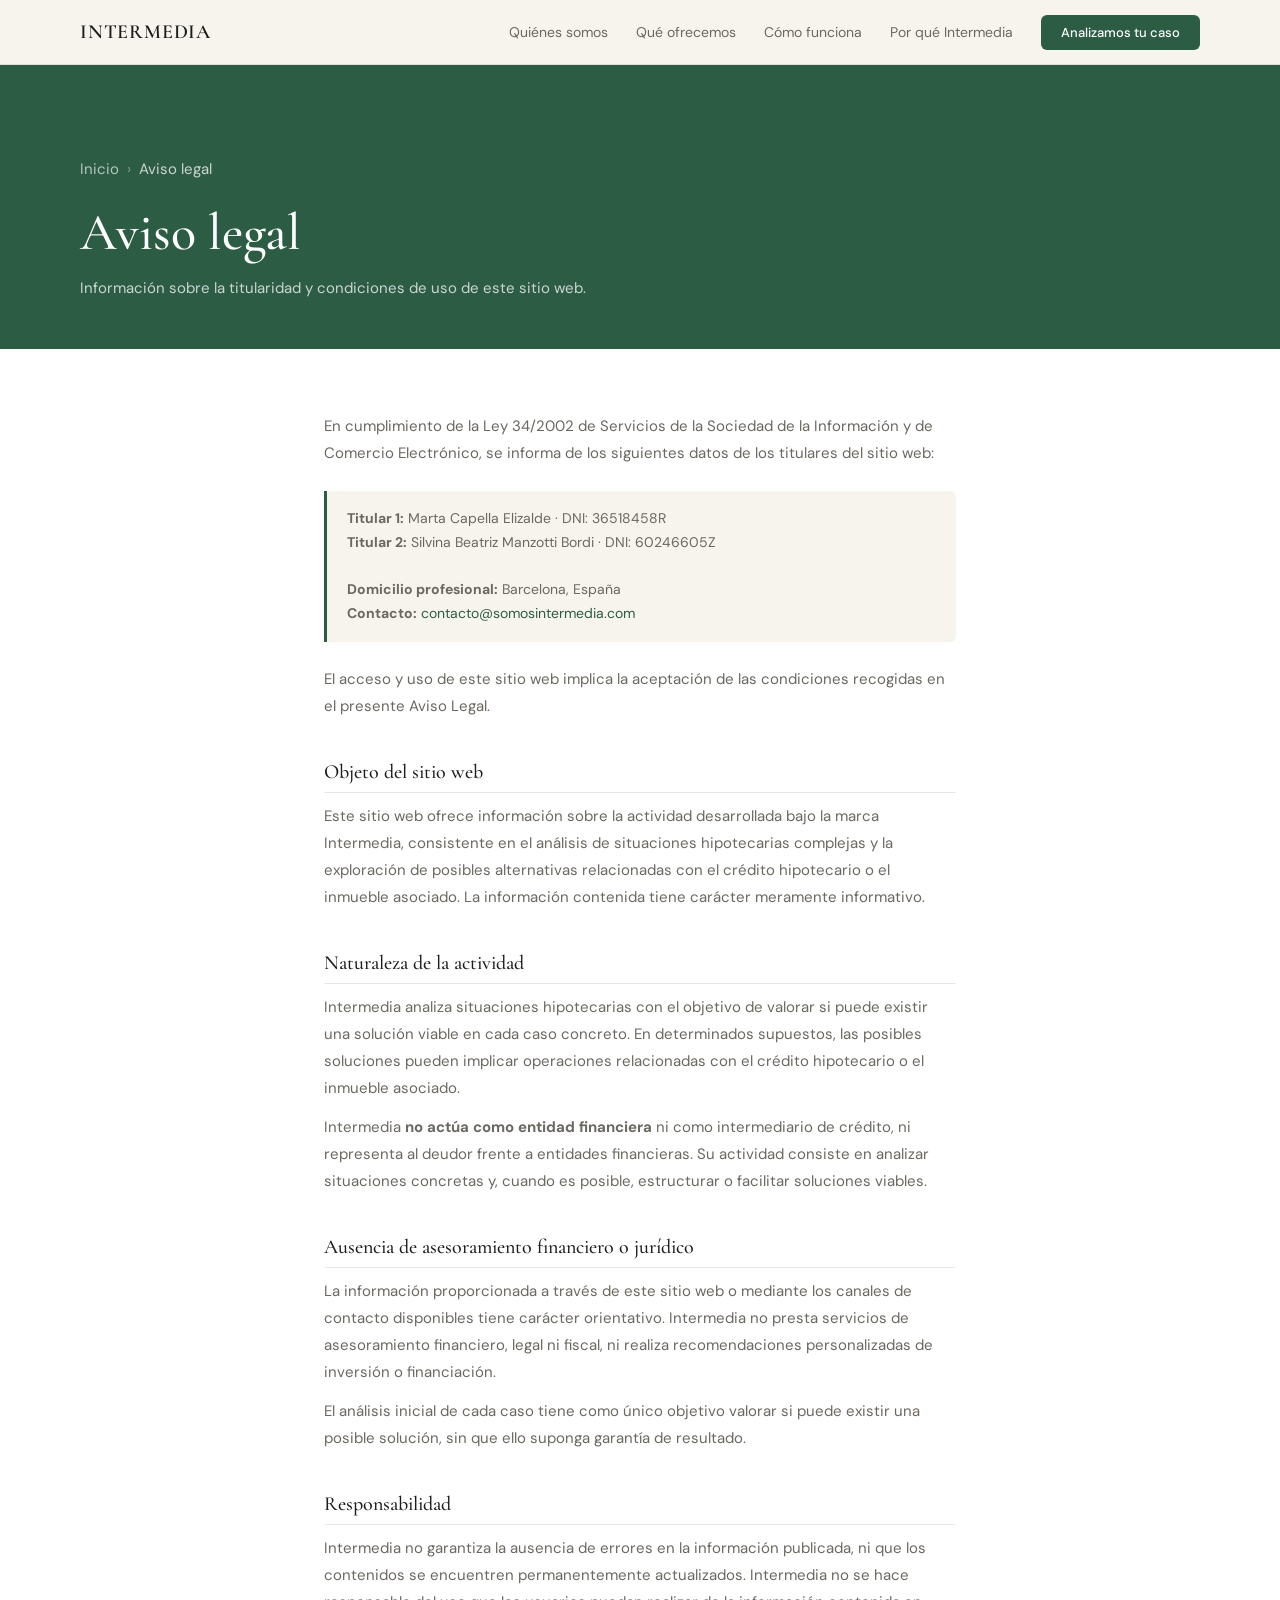
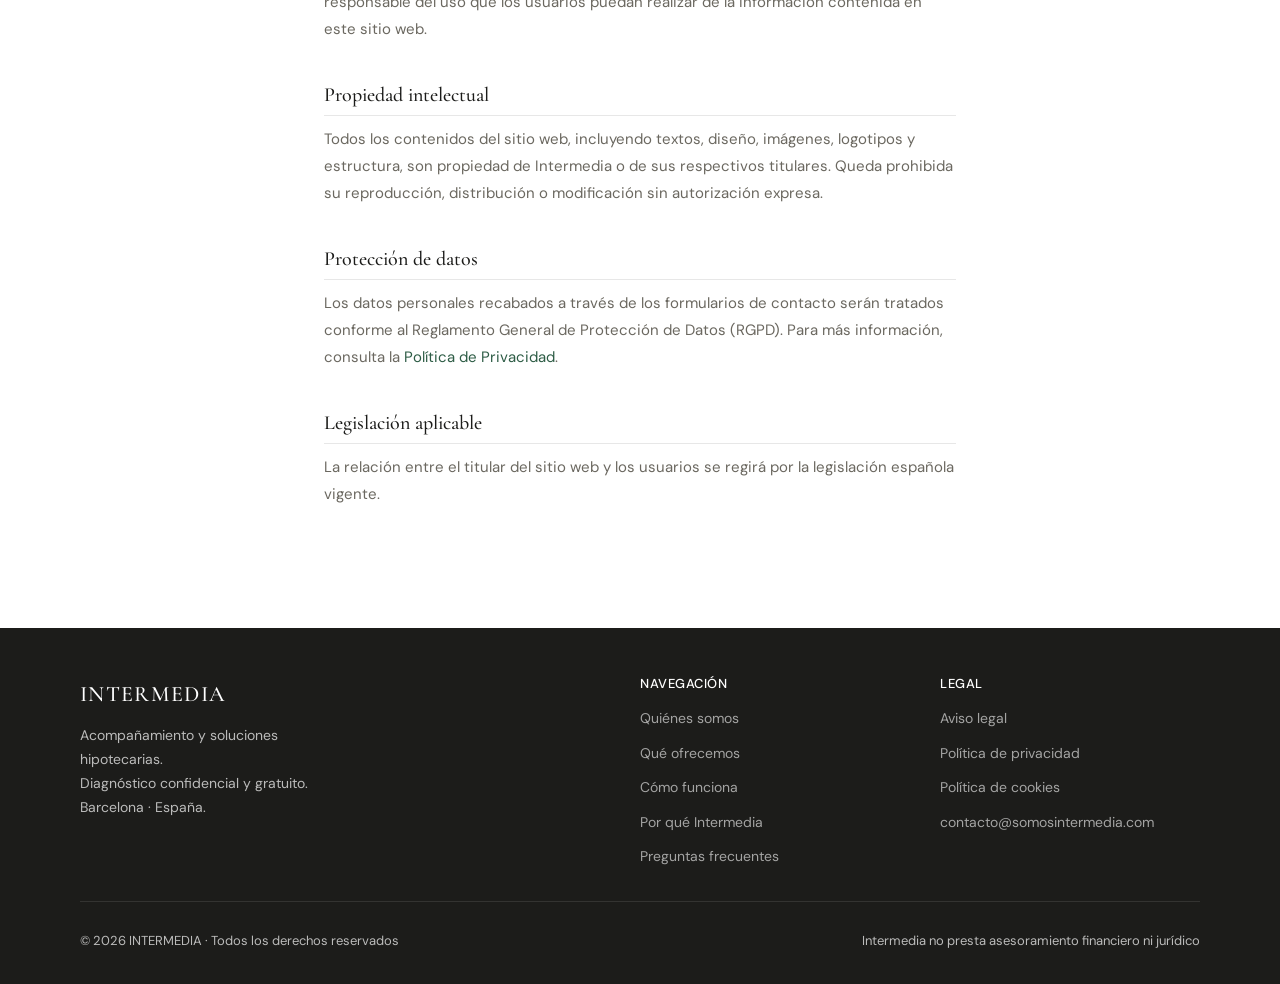
==== commit c05db69a: "Add files via upload" ====
--- a/web_INTERMEDIA_FINAL_v1/aviso-legal.html
+++ b/web_INTERMEDIA_FINAL_v1/aviso-legal.html
@@ -1,142 +1,184 @@
-<!DOCTYPE html>
-<html lang="es">
-<head>
-<!-- Google Tag Manager -->
-<script>(function(w,d,s,l,i){w[l]=w[l]||[];w[l].push({'gtm.start':
-new Date().getTime(),event:'gtm.js'});var f=d.getElementsByTagName(s)[0],
-j=d.createElement(s),dl=l!='dataLayer'?'&l='+l:'';j.async=true;j.src=
-'https://www.googletagmanager.com/gtm.js?id='+i+dl;f.parentNode.insertBefore(j,f);
-})(window,document,'script','dataLayer','GTM-5RR27562');</script>
-<!-- End Google Tag Manager -->
-<meta charset="utf-8">
-<meta name="viewport" content="width=device-width, initial-scale=1">
-<title>Aviso legal · Intermedia</title>
-<link rel="stylesheet" href="assets/styles.css">
-<style>
-.logo-home img{height:40px;width:auto;display:block;}
-</style>
-</head>
-<body>
-<!-- Google Tag Manager (noscript) -->
-<noscript><iframe src="https://www.googletagmanager.com/ns.html?id=GTM-5RR27562"
-height="0" width="0" style="display:none;visibility:hidden"></iframe></noscript>
-<!-- End Google Tag Manager (noscript) -->
-
-<header class="site-header">
-   <div class="container nav-wrap">
-    <a aria-label="Ir a inicio" class="brand" href="index.html">
-     <img class="brand-logo" src="assets/INTERMEDIA.svg"/>
-    </a>
-    <nav aria-label="Principal" class="nav desktop-nav">
-     <a href="#quienes-somos">
-      Quiénes somos
-     </a>
-     <a href="#que-ofrecemos">
-      Qué ofrecemos
-     </a>
-     <a href="#como-funciona">
-      Cómo funciona
-     </a>
-     <a href="#por-que">
-      Porqué intermedia
-     </a>
-     <a href="#test-diagnostico">
-      Test diagnóstico
-     </a>
-     <a class="cta btn secondary" href="#contacto">
-      Contacto
-     </a>
-    </nav>
-    <a class="btn btn-primary cta" href="diagnostico.html">
-     Hacer diagnóstico
-    </a>
-    <button aria-controls="mobileMenu" aria-expanded="false" aria-label="Abrir menú" class="nav-toggle" type="button">
-     <span aria-hidden="true" class="nav-toggle-bars">
-     </span>
-    </button>
-   </div>
-   <div class="mobile-menu" hidden="" id="mobileMenu">
-    <div class="container mobile-menu-inner">
-     <a href="#quienes-somos">
-      Quiénes somos
-     </a>
-     <a href="#que-ofrecemos">
-      Qué ofrecemos
-     </a>
-     <a href="#como-funciona">
-      Cómo funciona
-     </a>
-     <a href="#por-que">
-      Porqué intermedia
-     </a>
-     <a href="#test-diagnostico">
-      Test diagnóstico
-     </a>
-     <a class="btn" href="#contacto">
-      Contacto
-     </a>
-    </div>
-   </a></div></header>
-
-<section class="hero" style="padding:80px 0 40px; background:#3F5F54;">
-
-<div style="max-width:1120px;margin:0 auto;padding:10px 18px;color:white;font-size:14px;">
-<a href="index.html" style="color:white;text-decoration:none;">← Volver a la página de inicio</a>
-</div>
-
-<div class="container">
-<h1 style="color:#ffffff; font-size:36px;">Aviso legal</h1>
-</div>
-</section>
-
-<section style="padding:40px 0;">
-<div class="container" style="max-width:760px;line-height:1.7;">
-AVISO LEGAL<br> <br>1. Identificación del titular del sitio web<br>En cumplimiento de lo dispuesto en la Ley 34/2002 de Servicios de la Sociedad de la Información y<br>de Comercio Electrónico, se informa que el presente sitio web es titularidad de:<br>Titular del sitio web: Profesional autónomo bajo la marca INTERMEDIA<br>Responsable del sitio: Marta Capella<br>NIF: 36518458R<br>Domicilio profesional: Barcelona, España<br>Contacto: contacto@intermedia.es<br>El acceso y uso de este sitio web atribuye la condición de usuario e implica la aceptación de las<br>condiciones recogidas en el presente Aviso Legal.<br>2. Objeto del sitio web<br>El presente sitio web tiene como finalidad ofrecer información sobre la actividad desarrollada bajo la<br>marca Intermedia, consistente en el análisis de situaciones hipotecarias complejas y la exploración<br>de posibles alternativas relacionadas con el crédito hipotecario o el inmueble asociado. La<br>información contenida en este sitio web tiene carácter meramente informativo.<br>3. Naturaleza de la actividad<br>Intermedia analiza situaciones hipotecarias con el objetivo de valorar si puede existir una solución<br>viable en cada caso concreto. En determinados supuestos, las posibles soluciones pueden implicar<br>operaciones relacionadas con:<br>1<br>el crédito hipotecario<br>2<br>el inmueble asociado a dicho crédito<br>Intermedia no actúa como entidad financiera ni como intermediario de crédito, ni representa al<br>deudor frente a entidades financieras. Su actividad consiste en analizar situaciones concretas y,<br>cuando es posible, estructurar o facilitar soluciones viables relacionadas con el crédito o con el<br>inmueble.<br>4. Ausencia de asesoramiento financiero o jurídico<br>La información proporcionada a través de este sitio web o mediante los canales de contacto<br>disponibles tiene carácter orientativo. Intermedia no presta servicios de asesoramiento financiero,<br>legal ni fiscal, ni realiza recomendaciones personalizadas de inversión o financiación. El análisis<br>inicial de cada caso tiene como único objetivo valorar si puede existir una posible solución, sin que<br>ello suponga garantía de resultado.<br><br>5. Responsabilidad<br>Intermedia no garantiza la ausencia de errores en la información publicada en el sitio web, ni que<br>los contenidos se encuentren permanentemente actualizados. Asimismo, Intermedia no se hace<br>responsable del uso que los usuarios puedan realizar de la información contenida en este sitio web.<br>6. Propiedad intelectual<br>Todos los contenidos del sitio web, incluyendo textos, diseño, imágenes, logotipos y estructura del<br>sitio, son propiedad de Intermedia o de sus respectivos titulares. Queda prohibida su reproducción,<br>distribución o modificación sin autorización expresa del titular.<br>7. Protección de datos<br>Los datos personales que puedan recabarse a través de los formularios de contacto serán tratados<br>conforme a la normativa vigente en materia de protección de datos, en particular el Reglamento<br>General de Protección de Datos (RGPD). Para más información sobre el tratamiento de datos<br>personales, el usuario puede consultar la Política de Privacidad.<br>8. Legislación aplicable<br>La relación entre el titular del sitio web y los usuarios se regirá por la legislación española.<br><br>
-</div>
-</section>
-
-<footer>
-  <div class="container footer" style="padding-top:18px;padding-bottom:18px;">
-    <div class="footer-grid" style="grid-template-columns:1.6fr auto auto; gap:42px; justify-content:flex-end; align-items:center; padding-right:68px;">
-      
-      <div>
-        <h3 style="color:white;margin-bottom:10px;" style="font-size:18px;margin-bottom:6px;">INTERMEDIA</h3>
-        <p style="color:rgba(233,241,246,.9);margin-left:0;">
-        
-<div style="color:#ffffff;font-size:13px;display:flex;flex-direction:column;gap:6px;margin-left:0;">
-  <div style="display:flex;align-items:center;gap:6px;white-space:nowrap;font-size:14px;font-weight:500;"><span style="font-size:15px;display:inline-block;width:16px;text-align:center;position:relative;top:1px;">✓</span> Acompañamiento y soluciones hipotecarias</div>
-  <div style="display:flex;align-items:center;gap:6px;"><span style="font-size:14px;display:inline-block;width:16px;text-align:center;position:relative;top:1px;">✓</span> Diagnóstico confidencial y gratuito</div>
-  <div style="display:flex;align-items:center;gap:6px;"><span style="font-size:14px;display:inline-block;width:16px;text-align:center;position:relative;top:1px;">✓</span> Respondemos en menos de 24 hs</div>
-</div>
-
-        </p>
-      </div>
-
-      <div style="position:relative; left:-30px;">
-        <h4 style="font-size:15px;margin-bottom:6px;">Sobre nosotros</h4>
-        <p style="margin:4px 0;font-size:14px;line-height:1.3;"><a href="#quienes-somos">Quiénes somos</a></p>
-        <p style="margin:4px 0;font-size:14px;line-height:1.3;"><a href="#que-ofrecemos">Qué ofrecemos</a></p>
-        <p style="margin:4px 0;font-size:14px;line-height:1.3;"><a href="#como-funciona">Cómo funciona</a></p>
-        <p style="margin:4px 0;font-size:14px;line-height:1.3;"><a href="#por-que">Por qué Intermedia</a></p>
-      </div>
-
-      <div>
-        <h4 style="font-size:15px;margin-bottom:6px;">Legal</h4>
-        <p style="margin:4px 0;font-size:14px;line-height:1.3;"><a href="#contacto">Contacto</a></p>
-        <p style="margin:4px 0;font-size:14px;line-height:1.3;">Aviso legal</p>
-        <p style="margin:4px 0;font-size:14px;line-height:1.3;">Política de privacidad</p>
-        <p style="margin:4px 0;font-size:14px;line-height:1.3;">Política de cookies</p>
-      </div>
-    </div>
-  </div>
-
-  <div style="width:100%;border-top:1px solid rgba(255,255,255,0.15);margin-top:18px;">
-    <div class="container footer" style="padding-top:10px;padding-bottom:0;text-align:left;font-size:13px;color:rgba(255,255,255,0.75);letter-spacing:.3px;">
-      © 2026 INTERMEDIA · Barcelona · Cataluña · España
-    </div>
-  </div>
-  </div>
-</footer>
-
-</body>
-</html>
+<!DOCTYPE html>
+<html lang="es">
+<head>
+  <meta charset="UTF-8">
+  <meta name="viewport" content="width=device-width, initial-scale=1.0">
+  <link rel="preconnect" href="https://fonts.googleapis.com">
+  <link href="https://fonts.googleapis.com/css2?family=Cormorant+Garamond:ital,wght@0,400;0,500;0,600;1,400&family=DM+Sans:wght@300;400;500&display=swap" rel="stylesheet">
+  <title>Aviso legal · Intermedia</title>
+<style>
+    :root{--green:#2D5C45;--green-hover:#235039;--cream:#F7F4EE;--text:#1C1C1A;--muted:#6B6860;--border:rgba(28,28,26,0.1);--white:#fff}
+    *{margin:0;padding:0;box-sizing:border-box}
+    html{scroll-behavior:smooth}
+    body{font-family:'DM Sans',sans-serif;color:var(--text);background:var(--white);line-height:1.65;font-size:16px}
+    h1,h2,h3,h4{font-family:'Cormorant Garamond',serif;font-weight:500;line-height:1.2}
+    nav{position:sticky;top:0;z-index:100;background:rgba(247,244,238,0.96);backdrop-filter:blur(8px);border-bottom:1px solid var(--border);padding:0 5%}
+    .nav-inner{max-width:1120px;margin:0 auto;display:flex;align-items:center;justify-content:space-between;height:64px}
+    .nav-logo{font-family:'Cormorant Garamond',serif;font-size:20px;font-weight:600;color:var(--text);text-decoration:none;letter-spacing:0.04em}
+    .nav-links{display:flex;align-items:center;gap:28px;list-style:none}
+    .nav-links a{color:var(--muted);text-decoration:none;font-size:14px;transition:color .2s}
+    .nav-links a:hover{color:var(--text)}
+    .nav-cta{background:var(--green);color:var(--white)!important;padding:9px 20px;border-radius:6px;font-weight:500!important;font-size:13px!important;transition:background .2s!important}
+    .nav-cta:hover{background:var(--green-hover)!important}
+    .nav-burger{display:none;flex-direction:column;gap:5px;cursor:pointer;padding:4px}
+    .nav-burger span{display:block;width:22px;height:1.5px;background:var(--text);transition:all .3s}
+    @media(max-width:768px){
+      .nav-links{display:none;position:absolute;top:64px;left:0;right:0;background:var(--cream);border-bottom:1px solid var(--border);flex-direction:column;padding:16px 5%;gap:0}
+      .nav-links.open{display:flex}
+      .nav-links li{width:100%;border-bottom:1px solid var(--border)}
+      .nav-links a{display:block;padding:13px 0;font-size:15px}
+      .nav-cta{margin:10px 0;text-align:center;border-radius:6px;padding:12px 0!important}
+      .nav-burger{display:flex}
+    }
+    .page-hero{background:var(--green);padding:80px 5% 48px}
+    .page-hero-inner{max-width:1120px;margin:0 auto}
+    .breadcrumb{font-size:13px;color:rgba(255,255,255,0.65);margin-bottom:20px}
+    .breadcrumb a{color:rgba(255,255,255,0.65);text-decoration:none}
+    .breadcrumb a:hover{color:#fff}
+    .breadcrumb span{margin:0 8px;opacity:0.5}
+    .page-hero h1{font-size:clamp(32px,5vw,52px);color:#fff;font-weight:500}
+    .page-hero p{font-size:15px;color:rgba(255,255,255,0.75);margin-top:12px;max-width:560px;line-height:1.65}
+    .legal-body{max-width:760px;margin:0 auto;padding:64px 5% 80px}
+    .legal-section{margin-bottom:40px}
+    .legal-section h2{font-size:20px;font-weight:500;color:var(--text);margin-bottom:10px;padding-bottom:8px;border-bottom:1px solid var(--border)}
+    .legal-section p{font-size:15px;color:var(--muted);line-height:1.8;margin-bottom:12px}
+    .legal-section ul{padding-left:20px;margin-bottom:12px}
+    .legal-section ul li{font-size:15px;color:var(--muted);line-height:1.8;margin-bottom:4px}
+    .legal-section a{color:var(--green);text-decoration:none}
+    .legal-section a:hover{text-decoration:underline}
+    .legal-note{background:var(--cream);border-left:3px solid var(--green);border-radius:0 6px 6px 0;padding:16px 20px;margin:24px 0;font-size:14px;color:var(--muted);line-height:1.7}
+    footer{background:var(--text);color:rgba(255,255,255,0.7);padding:48px 5% 32px}
+    .footer-inner{max-width:1120px;margin:0 auto}
+    .footer-top{display:grid;grid-template-columns:2fr 1fr 1fr;gap:40px;padding-bottom:32px;border-bottom:1px solid rgba(255,255,255,0.1);margin-bottom:28px}
+    .footer-brand p{font-size:14px;line-height:1.7;margin-top:12px;max-width:280px}
+    .footer-col h4{font-family:'DM Sans',sans-serif;font-size:13px;font-weight:500;color:#fff;margin-bottom:14px;letter-spacing:0.04em;text-transform:uppercase}
+    .footer-col ul{list-style:none;display:flex;flex-direction:column;gap:8px}
+    .footer-col a{color:rgba(255,255,255,0.6);text-decoration:none;font-size:14px;transition:color .2s}
+    .footer-col a:hover{color:#fff}
+    .footer-bottom{display:flex;justify-content:space-between;align-items:center;font-size:13px}
+    .footer-logo-text{font-family:'Cormorant Garamond',serif;font-size:22px;color:#fff;font-weight:500;letter-spacing:0.06em}
+    @media(max-width:640px){.footer-top{grid-template-columns:1fr}.footer-bottom{flex-direction:column;gap:8px;text-align:center}}
+  </style>
+</head>
+<body>
+<nav id="nav">
+  <div class="nav-inner">
+    <a href="index.html" class="nav-logo">INTERMEDIA</a>
+    <div class="nav-burger" id="burger" onclick="toggleMenu()">
+      <span></span><span></span><span></span>
+    </div>
+    <ul class="nav-links" id="nav-links">
+      <li><a href="index.html#quienes-somos">Quiénes somos</a></li>
+      <li><a href="index.html#que-ofrecemos">Qué ofrecemos</a></li>
+      <li><a href="index.html#como-funciona">Cómo funciona</a></li>
+      <li><a href="index.html#por-que">Por qué Intermedia</a></li>
+      <li><a href="index.html#test-diagnostico" class="nav-cta">Analizamos tu caso</a></li>
+    </ul>
+  </div>
+</nav>
+
+<div class="page-hero">
+  <div class="page-hero-inner">
+    <p class="breadcrumb"><a href="index.html">Inicio</a><span>›</span>Aviso legal</p>
+    <h1>Aviso legal</h1>
+    <p>Información sobre la titularidad y condiciones de uso de este sitio web.</p>
+  </div>
+</div>
+
+<div class="legal-body">
+
+      <div class="legal-section">
+        <p>En cumplimiento de la Ley 34/2002 de Servicios de la Sociedad de la Información y de Comercio Electrónico, se informa de los siguientes datos de los titulares del sitio web:</p>
+        <div class="legal-note">
+          <strong>Titular 1:</strong> Marta Capella Elizalde · DNI: 36518458R<br>
+          <strong>Titular 2:</strong> Silvina Beatriz Manzotti Bordi · DNI: 60246605Z<br>
+          <br>
+          <strong>Domicilio profesional:</strong> Barcelona, España<br>
+          <strong>Contacto:</strong> <a href="mailto:contacto@somosintermedia.com">contacto@somosintermedia.com</a>
+        </div>
+        <p>El acceso y uso de este sitio web implica la aceptación de las condiciones recogidas en el presente Aviso Legal.</p>
+      </div>
+
+      <div class="legal-section">
+        <h2>Objeto del sitio web</h2>
+        <p>Este sitio web ofrece información sobre la actividad desarrollada bajo la marca Intermedia, consistente en el análisis de situaciones hipotecarias complejas y la exploración de posibles alternativas relacionadas con el crédito hipotecario o el inmueble asociado. La información contenida tiene carácter meramente informativo.</p>
+      </div>
+
+      <div class="legal-section">
+        <h2>Naturaleza de la actividad</h2>
+        <p>Intermedia analiza situaciones hipotecarias con el objetivo de valorar si puede existir una solución viable en cada caso concreto. En determinados supuestos, las posibles soluciones pueden implicar operaciones relacionadas con el crédito hipotecario o el inmueble asociado.</p>
+        <p>Intermedia <strong>no actúa como entidad financiera</strong> ni como intermediario de crédito, ni representa al deudor frente a entidades financieras. Su actividad consiste en analizar situaciones concretas y, cuando es posible, estructurar o facilitar soluciones viables.</p>
+      </div>
+
+      <div class="legal-section">
+        <h2>Ausencia de asesoramiento financiero o jurídico</h2>
+        <p>La información proporcionada a través de este sitio web o mediante los canales de contacto disponibles tiene carácter orientativo. Intermedia no presta servicios de asesoramiento financiero, legal ni fiscal, ni realiza recomendaciones personalizadas de inversión o financiación.</p>
+        <p>El análisis inicial de cada caso tiene como único objetivo valorar si puede existir una posible solución, sin que ello suponga garantía de resultado.</p>
+      </div>
+
+      <div class="legal-section">
+        <h2>Responsabilidad</h2>
+        <p>Intermedia no garantiza la ausencia de errores en la información publicada, ni que los contenidos se encuentren permanentemente actualizados. Intermedia no se hace responsable del uso que los usuarios puedan realizar de la información contenida en este sitio web.</p>
+      </div>
+
+      <div class="legal-section">
+        <h2>Propiedad intelectual</h2>
+        <p>Todos los contenidos del sitio web, incluyendo textos, diseño, imágenes, logotipos y estructura, son propiedad de Intermedia o de sus respectivos titulares. Queda prohibida su reproducción, distribución o modificación sin autorización expresa.</p>
+      </div>
+
+      <div class="legal-section">
+        <h2>Protección de datos</h2>
+        <p>Los datos personales recabados a través de los formularios de contacto serán tratados conforme al Reglamento General de Protección de Datos (RGPD). Para más información, consulta la <a href="politica-privacidad.html">Política de Privacidad</a>.</p>
+      </div>
+
+      <div class="legal-section">
+        <h2>Legislación aplicable</h2>
+        <p>La relación entre el titular del sitio web y los usuarios se regirá por la legislación española vigente.</p>
+      </div>
+</div>
+
+<footer>
+  <div class="footer-inner">
+    <div class="footer-top">
+      <div class="footer-brand">
+        <span class="footer-logo-text">INTERMEDIA</span>
+        <p>Acompañamiento y soluciones hipotecarias.<br>Diagnóstico confidencial y gratuito.<br>Barcelona · España.</p>
+      </div>
+      <div class="footer-col">
+        <h4>Navegación</h4>
+        <ul>
+          <li><a href="index.html#quienes-somos">Quiénes somos</a></li>
+          <li><a href="index.html#que-ofrecemos">Qué ofrecemos</a></li>
+          <li><a href="index.html#como-funciona">Cómo funciona</a></li>
+          <li><a href="index.html#por-que">Por qué Intermedia</a></li>
+          <li><a href="index.html#faq">Preguntas frecuentes</a></li>
+        </ul>
+      </div>
+      <div class="footer-col">
+        <h4>Legal</h4>
+        <ul>
+          <li><a href="aviso-legal.html">Aviso legal</a></li>
+          <li><a href="politica-privacidad.html">Política de privacidad</a></li>
+          <li><a href="politica-cookies.html">Política de cookies</a></li>
+          <li><a href="mailto:contacto@somosintermedia.com">contacto@somosintermedia.com</a></li>
+        </ul>
+      </div>
+    </div>
+    <div class="footer-bottom">
+      <span>© 2026 INTERMEDIA · Todos los derechos reservados</span>
+      <span>Intermedia no presta asesoramiento financiero ni jurídico</span>
+    </div>
+  </div>
+</footer>
+<script>
+  function toggleMenu(){document.getElementById('nav-links').classList.toggle('open')}
+  document.querySelectorAll('.nav-links a').forEach(a=>{
+    a.addEventListener('click',()=>document.getElementById('nav-links').classList.remove('open'))
+  })
+  window.addEventListener('scroll',()=>{
+    const nav=document.getElementById('nav')
+    nav.style.boxShadow=window.scrollY>20?'0 1px 20px rgba(0,0,0,0.08)':'none'
+  })
+</script>
+</body>
+</html>
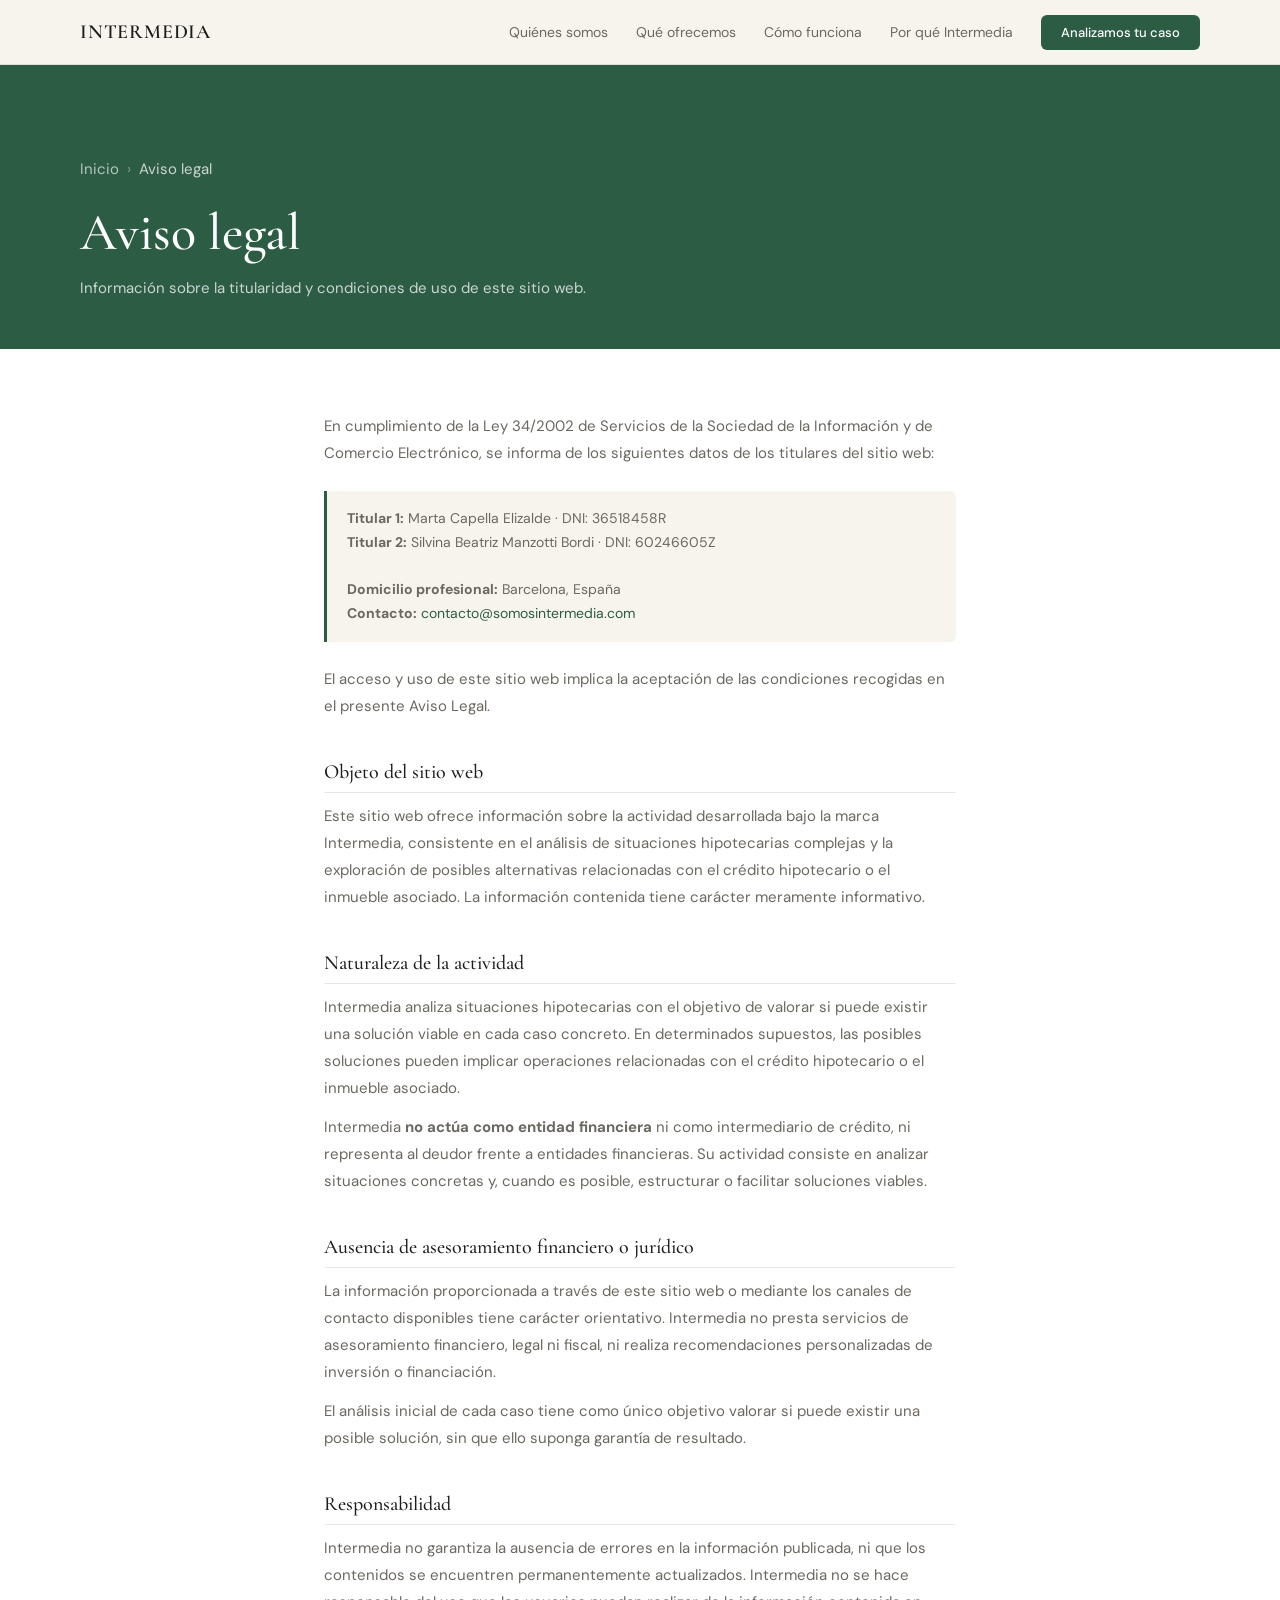
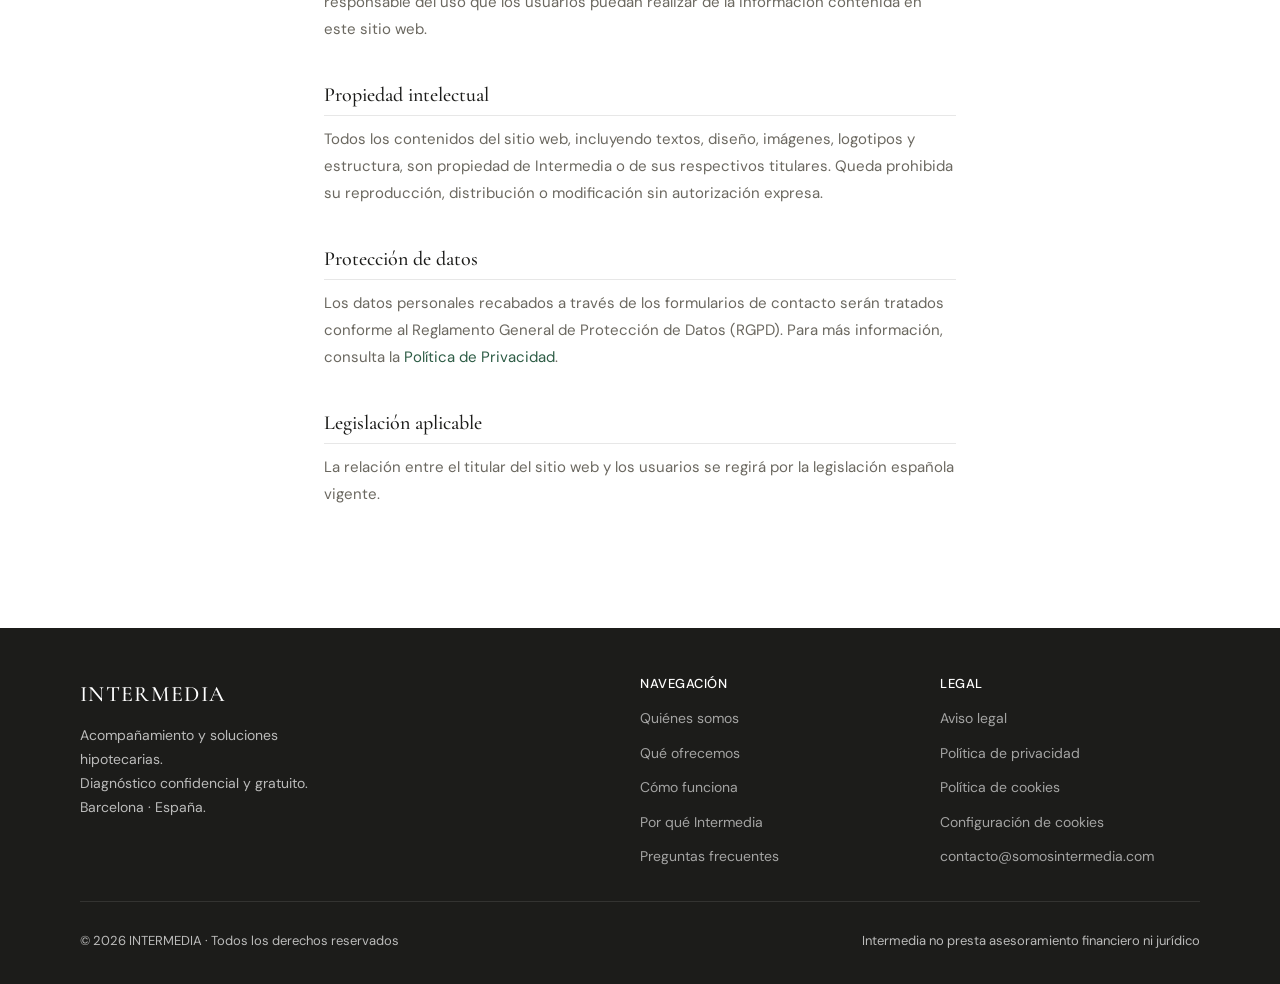
==== commit f3303cd5: "Add files via upload" ====
--- a/web_INTERMEDIA_FINAL_v1/aviso-legal.html
+++ b/web_INTERMEDIA_FINAL_v1/aviso-legal.html
@@ -1,184 +1,185 @@
-<!DOCTYPE html>
-<html lang="es">
-<head>
-  <meta charset="UTF-8">
-  <meta name="viewport" content="width=device-width, initial-scale=1.0">
-  <link rel="preconnect" href="https://fonts.googleapis.com">
-  <link href="https://fonts.googleapis.com/css2?family=Cormorant+Garamond:ital,wght@0,400;0,500;0,600;1,400&family=DM+Sans:wght@300;400;500&display=swap" rel="stylesheet">
-  <title>Aviso legal · Intermedia</title>
-<style>
-    :root{--green:#2D5C45;--green-hover:#235039;--cream:#F7F4EE;--text:#1C1C1A;--muted:#6B6860;--border:rgba(28,28,26,0.1);--white:#fff}
-    *{margin:0;padding:0;box-sizing:border-box}
-    html{scroll-behavior:smooth}
-    body{font-family:'DM Sans',sans-serif;color:var(--text);background:var(--white);line-height:1.65;font-size:16px}
-    h1,h2,h3,h4{font-family:'Cormorant Garamond',serif;font-weight:500;line-height:1.2}
-    nav{position:sticky;top:0;z-index:100;background:rgba(247,244,238,0.96);backdrop-filter:blur(8px);border-bottom:1px solid var(--border);padding:0 5%}
-    .nav-inner{max-width:1120px;margin:0 auto;display:flex;align-items:center;justify-content:space-between;height:64px}
-    .nav-logo{font-family:'Cormorant Garamond',serif;font-size:20px;font-weight:600;color:var(--text);text-decoration:none;letter-spacing:0.04em}
-    .nav-links{display:flex;align-items:center;gap:28px;list-style:none}
-    .nav-links a{color:var(--muted);text-decoration:none;font-size:14px;transition:color .2s}
-    .nav-links a:hover{color:var(--text)}
-    .nav-cta{background:var(--green);color:var(--white)!important;padding:9px 20px;border-radius:6px;font-weight:500!important;font-size:13px!important;transition:background .2s!important}
-    .nav-cta:hover{background:var(--green-hover)!important}
-    .nav-burger{display:none;flex-direction:column;gap:5px;cursor:pointer;padding:4px}
-    .nav-burger span{display:block;width:22px;height:1.5px;background:var(--text);transition:all .3s}
-    @media(max-width:768px){
-      .nav-links{display:none;position:absolute;top:64px;left:0;right:0;background:var(--cream);border-bottom:1px solid var(--border);flex-direction:column;padding:16px 5%;gap:0}
-      .nav-links.open{display:flex}
-      .nav-links li{width:100%;border-bottom:1px solid var(--border)}
-      .nav-links a{display:block;padding:13px 0;font-size:15px}
-      .nav-cta{margin:10px 0;text-align:center;border-radius:6px;padding:12px 0!important}
-      .nav-burger{display:flex}
-    }
-    .page-hero{background:var(--green);padding:80px 5% 48px}
-    .page-hero-inner{max-width:1120px;margin:0 auto}
-    .breadcrumb{font-size:13px;color:rgba(255,255,255,0.65);margin-bottom:20px}
-    .breadcrumb a{color:rgba(255,255,255,0.65);text-decoration:none}
-    .breadcrumb a:hover{color:#fff}
-    .breadcrumb span{margin:0 8px;opacity:0.5}
-    .page-hero h1{font-size:clamp(32px,5vw,52px);color:#fff;font-weight:500}
-    .page-hero p{font-size:15px;color:rgba(255,255,255,0.75);margin-top:12px;max-width:560px;line-height:1.65}
-    .legal-body{max-width:760px;margin:0 auto;padding:64px 5% 80px}
-    .legal-section{margin-bottom:40px}
-    .legal-section h2{font-size:20px;font-weight:500;color:var(--text);margin-bottom:10px;padding-bottom:8px;border-bottom:1px solid var(--border)}
-    .legal-section p{font-size:15px;color:var(--muted);line-height:1.8;margin-bottom:12px}
-    .legal-section ul{padding-left:20px;margin-bottom:12px}
-    .legal-section ul li{font-size:15px;color:var(--muted);line-height:1.8;margin-bottom:4px}
-    .legal-section a{color:var(--green);text-decoration:none}
-    .legal-section a:hover{text-decoration:underline}
-    .legal-note{background:var(--cream);border-left:3px solid var(--green);border-radius:0 6px 6px 0;padding:16px 20px;margin:24px 0;font-size:14px;color:var(--muted);line-height:1.7}
-    footer{background:var(--text);color:rgba(255,255,255,0.7);padding:48px 5% 32px}
-    .footer-inner{max-width:1120px;margin:0 auto}
-    .footer-top{display:grid;grid-template-columns:2fr 1fr 1fr;gap:40px;padding-bottom:32px;border-bottom:1px solid rgba(255,255,255,0.1);margin-bottom:28px}
-    .footer-brand p{font-size:14px;line-height:1.7;margin-top:12px;max-width:280px}
-    .footer-col h4{font-family:'DM Sans',sans-serif;font-size:13px;font-weight:500;color:#fff;margin-bottom:14px;letter-spacing:0.04em;text-transform:uppercase}
-    .footer-col ul{list-style:none;display:flex;flex-direction:column;gap:8px}
-    .footer-col a{color:rgba(255,255,255,0.6);text-decoration:none;font-size:14px;transition:color .2s}
-    .footer-col a:hover{color:#fff}
-    .footer-bottom{display:flex;justify-content:space-between;align-items:center;font-size:13px}
-    .footer-logo-text{font-family:'Cormorant Garamond',serif;font-size:22px;color:#fff;font-weight:500;letter-spacing:0.06em}
-    @media(max-width:640px){.footer-top{grid-template-columns:1fr}.footer-bottom{flex-direction:column;gap:8px;text-align:center}}
-  </style>
-</head>
-<body>
-<nav id="nav">
-  <div class="nav-inner">
-    <a href="index.html" class="nav-logo">INTERMEDIA</a>
-    <div class="nav-burger" id="burger" onclick="toggleMenu()">
-      <span></span><span></span><span></span>
-    </div>
-    <ul class="nav-links" id="nav-links">
-      <li><a href="index.html#quienes-somos">Quiénes somos</a></li>
-      <li><a href="index.html#que-ofrecemos">Qué ofrecemos</a></li>
-      <li><a href="index.html#como-funciona">Cómo funciona</a></li>
-      <li><a href="index.html#por-que">Por qué Intermedia</a></li>
-      <li><a href="index.html#test-diagnostico" class="nav-cta">Analizamos tu caso</a></li>
-    </ul>
-  </div>
-</nav>
-
-<div class="page-hero">
-  <div class="page-hero-inner">
-    <p class="breadcrumb"><a href="index.html">Inicio</a><span>›</span>Aviso legal</p>
-    <h1>Aviso legal</h1>
-    <p>Información sobre la titularidad y condiciones de uso de este sitio web.</p>
-  </div>
-</div>
-
-<div class="legal-body">
-
-      <div class="legal-section">
-        <p>En cumplimiento de la Ley 34/2002 de Servicios de la Sociedad de la Información y de Comercio Electrónico, se informa de los siguientes datos de los titulares del sitio web:</p>
-        <div class="legal-note">
-          <strong>Titular 1:</strong> Marta Capella Elizalde · DNI: 36518458R<br>
-          <strong>Titular 2:</strong> Silvina Beatriz Manzotti Bordi · DNI: 60246605Z<br>
-          <br>
-          <strong>Domicilio profesional:</strong> Barcelona, España<br>
-          <strong>Contacto:</strong> <a href="mailto:contacto@somosintermedia.com">contacto@somosintermedia.com</a>
-        </div>
-        <p>El acceso y uso de este sitio web implica la aceptación de las condiciones recogidas en el presente Aviso Legal.</p>
-      </div>
-
-      <div class="legal-section">
-        <h2>Objeto del sitio web</h2>
-        <p>Este sitio web ofrece información sobre la actividad desarrollada bajo la marca Intermedia, consistente en el análisis de situaciones hipotecarias complejas y la exploración de posibles alternativas relacionadas con el crédito hipotecario o el inmueble asociado. La información contenida tiene carácter meramente informativo.</p>
-      </div>
-
-      <div class="legal-section">
-        <h2>Naturaleza de la actividad</h2>
-        <p>Intermedia analiza situaciones hipotecarias con el objetivo de valorar si puede existir una solución viable en cada caso concreto. En determinados supuestos, las posibles soluciones pueden implicar operaciones relacionadas con el crédito hipotecario o el inmueble asociado.</p>
-        <p>Intermedia <strong>no actúa como entidad financiera</strong> ni como intermediario de crédito, ni representa al deudor frente a entidades financieras. Su actividad consiste en analizar situaciones concretas y, cuando es posible, estructurar o facilitar soluciones viables.</p>
-      </div>
-
-      <div class="legal-section">
-        <h2>Ausencia de asesoramiento financiero o jurídico</h2>
-        <p>La información proporcionada a través de este sitio web o mediante los canales de contacto disponibles tiene carácter orientativo. Intermedia no presta servicios de asesoramiento financiero, legal ni fiscal, ni realiza recomendaciones personalizadas de inversión o financiación.</p>
-        <p>El análisis inicial de cada caso tiene como único objetivo valorar si puede existir una posible solución, sin que ello suponga garantía de resultado.</p>
-      </div>
-
-      <div class="legal-section">
-        <h2>Responsabilidad</h2>
-        <p>Intermedia no garantiza la ausencia de errores en la información publicada, ni que los contenidos se encuentren permanentemente actualizados. Intermedia no se hace responsable del uso que los usuarios puedan realizar de la información contenida en este sitio web.</p>
-      </div>
-
-      <div class="legal-section">
-        <h2>Propiedad intelectual</h2>
-        <p>Todos los contenidos del sitio web, incluyendo textos, diseño, imágenes, logotipos y estructura, son propiedad de Intermedia o de sus respectivos titulares. Queda prohibida su reproducción, distribución o modificación sin autorización expresa.</p>
-      </div>
-
-      <div class="legal-section">
-        <h2>Protección de datos</h2>
-        <p>Los datos personales recabados a través de los formularios de contacto serán tratados conforme al Reglamento General de Protección de Datos (RGPD). Para más información, consulta la <a href="politica-privacidad.html">Política de Privacidad</a>.</p>
-      </div>
-
-      <div class="legal-section">
-        <h2>Legislación aplicable</h2>
-        <p>La relación entre el titular del sitio web y los usuarios se regirá por la legislación española vigente.</p>
-      </div>
-</div>
-
-<footer>
-  <div class="footer-inner">
-    <div class="footer-top">
-      <div class="footer-brand">
-        <span class="footer-logo-text">INTERMEDIA</span>
-        <p>Acompañamiento y soluciones hipotecarias.<br>Diagnóstico confidencial y gratuito.<br>Barcelona · España.</p>
-      </div>
-      <div class="footer-col">
-        <h4>Navegación</h4>
-        <ul>
-          <li><a href="index.html#quienes-somos">Quiénes somos</a></li>
-          <li><a href="index.html#que-ofrecemos">Qué ofrecemos</a></li>
-          <li><a href="index.html#como-funciona">Cómo funciona</a></li>
-          <li><a href="index.html#por-que">Por qué Intermedia</a></li>
-          <li><a href="index.html#faq">Preguntas frecuentes</a></li>
-        </ul>
-      </div>
-      <div class="footer-col">
-        <h4>Legal</h4>
-        <ul>
-          <li><a href="aviso-legal.html">Aviso legal</a></li>
-          <li><a href="politica-privacidad.html">Política de privacidad</a></li>
-          <li><a href="politica-cookies.html">Política de cookies</a></li>
-          <li><a href="mailto:contacto@somosintermedia.com">contacto@somosintermedia.com</a></li>
-        </ul>
-      </div>
-    </div>
-    <div class="footer-bottom">
-      <span>© 2026 INTERMEDIA · Todos los derechos reservados</span>
-      <span>Intermedia no presta asesoramiento financiero ni jurídico</span>
-    </div>
-  </div>
-</footer>
-<script>
-  function toggleMenu(){document.getElementById('nav-links').classList.toggle('open')}
-  document.querySelectorAll('.nav-links a').forEach(a=>{
-    a.addEventListener('click',()=>document.getElementById('nav-links').classList.remove('open'))
-  })
-  window.addEventListener('scroll',()=>{
-    const nav=document.getElementById('nav')
-    nav.style.boxShadow=window.scrollY>20?'0 1px 20px rgba(0,0,0,0.08)':'none'
-  })
-</script>
-</body>
+<!DOCTYPE html>
+<html lang="es">
+<head>
+  <meta charset="UTF-8">
+  <meta name="viewport" content="width=device-width, initial-scale=1.0">
+  <link rel="preconnect" href="https://fonts.googleapis.com">
+  <link href="https://fonts.googleapis.com/css2?family=Cormorant+Garamond:ital,wght@0,400;0,500;0,600;1,400&family=DM+Sans:wght@300;400;500&display=swap" rel="stylesheet">
+  <title>Aviso legal · Intermedia</title>
+<style>
+    :root{--green:#2D5C45;--green-hover:#235039;--cream:#F7F4EE;--text:#1C1C1A;--muted:#6B6860;--border:rgba(28,28,26,0.1);--white:#fff}
+    *{margin:0;padding:0;box-sizing:border-box}
+    html{scroll-behavior:smooth}
+    body{font-family:'DM Sans',sans-serif;color:var(--text);background:var(--white);line-height:1.65;font-size:16px}
+    h1,h2,h3,h4{font-family:'Cormorant Garamond',serif;font-weight:500;line-height:1.2}
+    nav{position:sticky;top:0;z-index:100;background:rgba(247,244,238,0.96);backdrop-filter:blur(8px);border-bottom:1px solid var(--border);padding:0 5%}
+    .nav-inner{max-width:1120px;margin:0 auto;display:flex;align-items:center;justify-content:space-between;height:64px}
+    .nav-logo{font-family:'Cormorant Garamond',serif;font-size:20px;font-weight:600;color:var(--text);text-decoration:none;letter-spacing:0.04em}
+    .nav-links{display:flex;align-items:center;gap:28px;list-style:none}
+    .nav-links a{color:var(--muted);text-decoration:none;font-size:14px;transition:color .2s}
+    .nav-links a:hover{color:var(--text)}
+    .nav-cta{background:var(--green);color:var(--white)!important;padding:9px 20px;border-radius:6px;font-weight:500!important;font-size:13px!important;transition:background .2s!important}
+    .nav-cta:hover{background:var(--green-hover)!important}
+    .nav-burger{display:none;flex-direction:column;gap:5px;cursor:pointer;padding:4px}
+    .nav-burger span{display:block;width:22px;height:1.5px;background:var(--text);transition:all .3s}
+    @media(max-width:768px){
+      .nav-links{display:none;position:absolute;top:64px;left:0;right:0;background:var(--cream);border-bottom:1px solid var(--border);flex-direction:column;padding:16px 5%;gap:0}
+      .nav-links.open{display:flex}
+      .nav-links li{width:100%;border-bottom:1px solid var(--border)}
+      .nav-links a{display:block;padding:13px 0;font-size:15px}
+      .nav-cta{margin:10px 0;text-align:center;border-radius:6px;padding:12px 0!important}
+      .nav-burger{display:flex}
+    }
+    .page-hero{background:var(--green);padding:80px 5% 48px}
+    .page-hero-inner{max-width:1120px;margin:0 auto}
+    .breadcrumb{font-size:13px;color:rgba(255,255,255,0.65);margin-bottom:20px}
+    .breadcrumb a{color:rgba(255,255,255,0.65);text-decoration:none}
+    .breadcrumb a:hover{color:#fff}
+    .breadcrumb span{margin:0 8px;opacity:0.5}
+    .page-hero h1{font-size:clamp(32px,5vw,52px);color:#fff;font-weight:500}
+    .page-hero p{font-size:15px;color:rgba(255,255,255,0.75);margin-top:12px;max-width:560px;line-height:1.65}
+    .legal-body{max-width:760px;margin:0 auto;padding:64px 5% 80px}
+    .legal-section{margin-bottom:40px}
+    .legal-section h2{font-size:20px;font-weight:500;color:var(--text);margin-bottom:10px;padding-bottom:8px;border-bottom:1px solid var(--border)}
+    .legal-section p{font-size:15px;color:var(--muted);line-height:1.8;margin-bottom:12px}
+    .legal-section ul{padding-left:20px;margin-bottom:12px}
+    .legal-section ul li{font-size:15px;color:var(--muted);line-height:1.8;margin-bottom:4px}
+    .legal-section a{color:var(--green);text-decoration:none}
+    .legal-section a:hover{text-decoration:underline}
+    .legal-note{background:var(--cream);border-left:3px solid var(--green);border-radius:0 6px 6px 0;padding:16px 20px;margin:24px 0;font-size:14px;color:var(--muted);line-height:1.7}
+    footer{background:var(--text);color:rgba(255,255,255,0.7);padding:48px 5% 32px}
+    .footer-inner{max-width:1120px;margin:0 auto}
+    .footer-top{display:grid;grid-template-columns:2fr 1fr 1fr;gap:40px;padding-bottom:32px;border-bottom:1px solid rgba(255,255,255,0.1);margin-bottom:28px}
+    .footer-brand p{font-size:14px;line-height:1.7;margin-top:12px;max-width:280px}
+    .footer-col h4{font-family:'DM Sans',sans-serif;font-size:13px;font-weight:500;color:#fff;margin-bottom:14px;letter-spacing:0.04em;text-transform:uppercase}
+    .footer-col ul{list-style:none;display:flex;flex-direction:column;gap:8px}
+    .footer-col a{color:rgba(255,255,255,0.6);text-decoration:none;font-size:14px;transition:color .2s}
+    .footer-col a:hover{color:#fff}
+    .footer-bottom{display:flex;justify-content:space-between;align-items:center;font-size:13px}
+    .footer-logo-text{font-family:'Cormorant Garamond',serif;font-size:22px;color:#fff;font-weight:500;letter-spacing:0.06em}
+    @media(max-width:640px){.footer-top{grid-template-columns:1fr}.footer-bottom{flex-direction:column;gap:8px;text-align:center}}
+  </style>
+</head>
+<body>
+<nav id="nav">
+  <div class="nav-inner">
+    <a href="index.html" class="nav-logo">INTERMEDIA</a>
+    <div class="nav-burger" id="burger" onclick="toggleMenu()">
+      <span></span><span></span><span></span>
+    </div>
+    <ul class="nav-links" id="nav-links">
+      <li><a href="index.html#quienes-somos">Quiénes somos</a></li>
+      <li><a href="index.html#que-ofrecemos">Qué ofrecemos</a></li>
+      <li><a href="index.html#como-funciona">Cómo funciona</a></li>
+      <li><a href="index.html#por-que">Por qué Intermedia</a></li>
+      <li><a href="index.html#test-diagnostico" class="nav-cta">Analizamos tu caso</a></li>
+    </ul>
+  </div>
+</nav>
+
+<div class="page-hero">
+  <div class="page-hero-inner">
+    <p class="breadcrumb"><a href="index.html">Inicio</a><span>›</span>Aviso legal</p>
+    <h1>Aviso legal</h1>
+    <p>Información sobre la titularidad y condiciones de uso de este sitio web.</p>
+  </div>
+</div>
+
+<div class="legal-body">
+
+      <div class="legal-section">
+        <p>En cumplimiento de la Ley 34/2002 de Servicios de la Sociedad de la Información y de Comercio Electrónico, se informa de los siguientes datos de los titulares del sitio web:</p>
+        <div class="legal-note">
+          <strong>Titular 1:</strong> Marta Capella Elizalde · DNI: 36518458R<br>
+          <strong>Titular 2:</strong> Silvina Beatriz Manzotti Bordi · DNI: 60246605Z<br>
+          <br>
+          <strong>Domicilio profesional:</strong> Barcelona, España<br>
+          <strong>Contacto:</strong> <a href="mailto:contacto@somosintermedia.com">contacto@somosintermedia.com</a>
+        </div>
+        <p>El acceso y uso de este sitio web implica la aceptación de las condiciones recogidas en el presente Aviso Legal.</p>
+      </div>
+
+      <div class="legal-section">
+        <h2>Objeto del sitio web</h2>
+        <p>Este sitio web ofrece información sobre la actividad desarrollada bajo la marca Intermedia, consistente en el análisis de situaciones hipotecarias complejas y la exploración de posibles alternativas relacionadas con el crédito hipotecario o el inmueble asociado. La información contenida tiene carácter meramente informativo.</p>
+      </div>
+
+      <div class="legal-section">
+        <h2>Naturaleza de la actividad</h2>
+        <p>Intermedia analiza situaciones hipotecarias con el objetivo de valorar si puede existir una solución viable en cada caso concreto. En determinados supuestos, las posibles soluciones pueden implicar operaciones relacionadas con el crédito hipotecario o el inmueble asociado.</p>
+        <p>Intermedia <strong>no actúa como entidad financiera</strong> ni como intermediario de crédito, ni representa al deudor frente a entidades financieras. Su actividad consiste en analizar situaciones concretas y, cuando es posible, estructurar o facilitar soluciones viables.</p>
+      </div>
+
+      <div class="legal-section">
+        <h2>Ausencia de asesoramiento financiero o jurídico</h2>
+        <p>La información proporcionada a través de este sitio web o mediante los canales de contacto disponibles tiene carácter orientativo. Intermedia no presta servicios de asesoramiento financiero, legal ni fiscal, ni realiza recomendaciones personalizadas de inversión o financiación.</p>
+        <p>El análisis inicial de cada caso tiene como único objetivo valorar si puede existir una posible solución, sin que ello suponga garantía de resultado.</p>
+      </div>
+
+      <div class="legal-section">
+        <h2>Responsabilidad</h2>
+        <p>Intermedia no garantiza la ausencia de errores en la información publicada, ni que los contenidos se encuentren permanentemente actualizados. Intermedia no se hace responsable del uso que los usuarios puedan realizar de la información contenida en este sitio web.</p>
+      </div>
+
+      <div class="legal-section">
+        <h2>Propiedad intelectual</h2>
+        <p>Todos los contenidos del sitio web, incluyendo textos, diseño, imágenes, logotipos y estructura, son propiedad de Intermedia o de sus respectivos titulares. Queda prohibida su reproducción, distribución o modificación sin autorización expresa.</p>
+      </div>
+
+      <div class="legal-section">
+        <h2>Protección de datos</h2>
+        <p>Los datos personales recabados a través de los formularios de contacto serán tratados conforme al Reglamento General de Protección de Datos (RGPD). Para más información, consulta la <a href="politica-privacidad.html">Política de Privacidad</a>.</p>
+      </div>
+
+      <div class="legal-section">
+        <h2>Legislación aplicable</h2>
+        <p>La relación entre el titular del sitio web y los usuarios se regirá por la legislación española vigente.</p>
+      </div>
+</div>
+
+<footer>
+  <div class="footer-inner">
+    <div class="footer-top">
+      <div class="footer-brand">
+        <span class="footer-logo-text">INTERMEDIA</span>
+        <p>Acompañamiento y soluciones hipotecarias.<br>Diagnóstico confidencial y gratuito.<br>Barcelona · España.</p>
+      </div>
+      <div class="footer-col">
+        <h4>Navegación</h4>
+        <ul>
+          <li><a href="index.html#quienes-somos">Quiénes somos</a></li>
+          <li><a href="index.html#que-ofrecemos">Qué ofrecemos</a></li>
+          <li><a href="index.html#como-funciona">Cómo funciona</a></li>
+          <li><a href="index.html#por-que">Por qué Intermedia</a></li>
+          <li><a href="index.html#faq">Preguntas frecuentes</a></li>
+        </ul>
+      </div>
+      <div class="footer-col">
+        <h4>Legal</h4>
+        <ul>
+          <li><a href="aviso-legal.html">Aviso legal</a></li>
+          <li><a href="politica-privacidad.html">Política de privacidad</a></li>
+          <li><a href="politica-cookies.html">Política de cookies</a></li>
+          <li><a href="configuracion-cookies.html">Configuración de cookies</a></li>
+          <li><a href="mailto:contacto@somosintermedia.com">contacto@somosintermedia.com</a></li>
+        </ul>
+      </div>
+    </div>
+    <div class="footer-bottom">
+      <span>© 2026 INTERMEDIA · Todos los derechos reservados</span>
+      <span>Intermedia no presta asesoramiento financiero ni jurídico</span>
+    </div>
+  </div>
+</footer>
+<script>
+  function toggleMenu(){document.getElementById('nav-links').classList.toggle('open')}
+  document.querySelectorAll('.nav-links a').forEach(a=>{
+    a.addEventListener('click',()=>document.getElementById('nav-links').classList.remove('open'))
+  })
+  window.addEventListener('scroll',()=>{
+    const nav=document.getElementById('nav')
+    nav.style.boxShadow=window.scrollY>20?'0 1px 20px rgba(0,0,0,0.08)':'none'
+  })
+</script>
+</body>
 </html>
